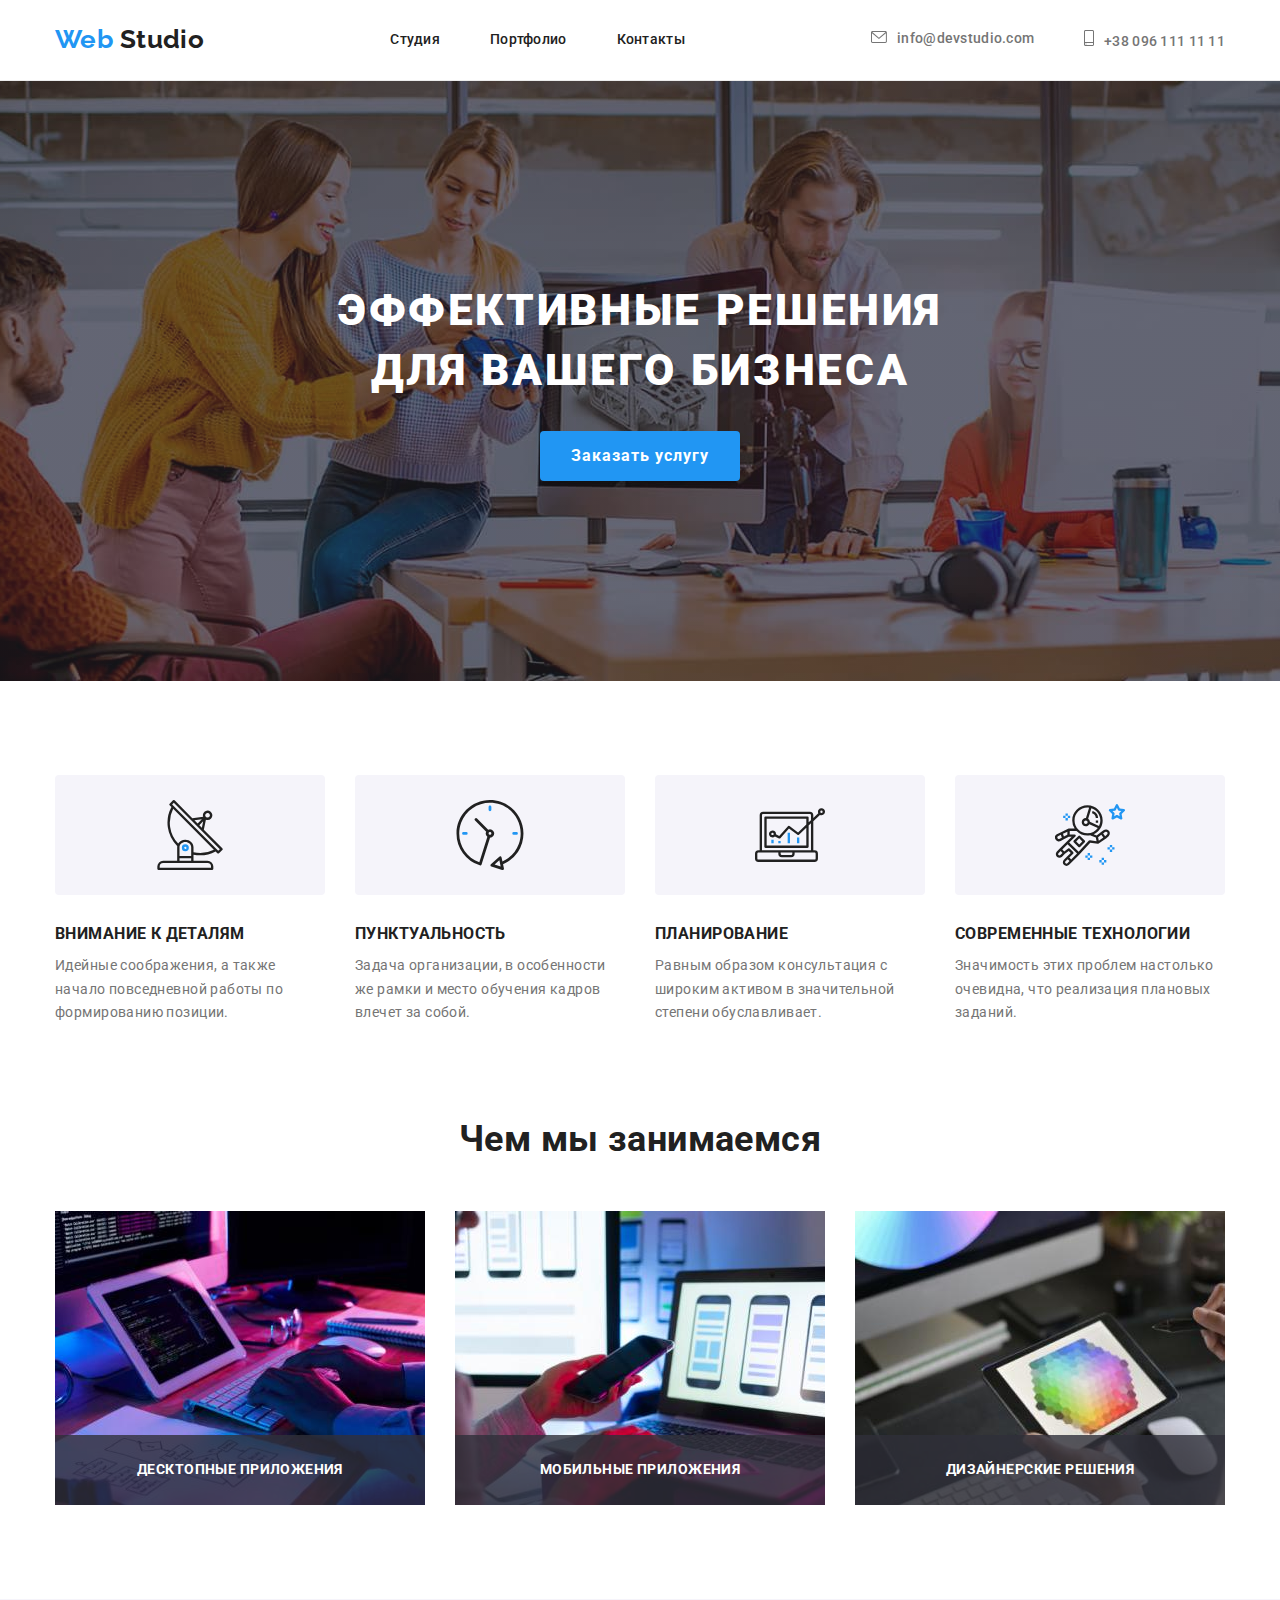
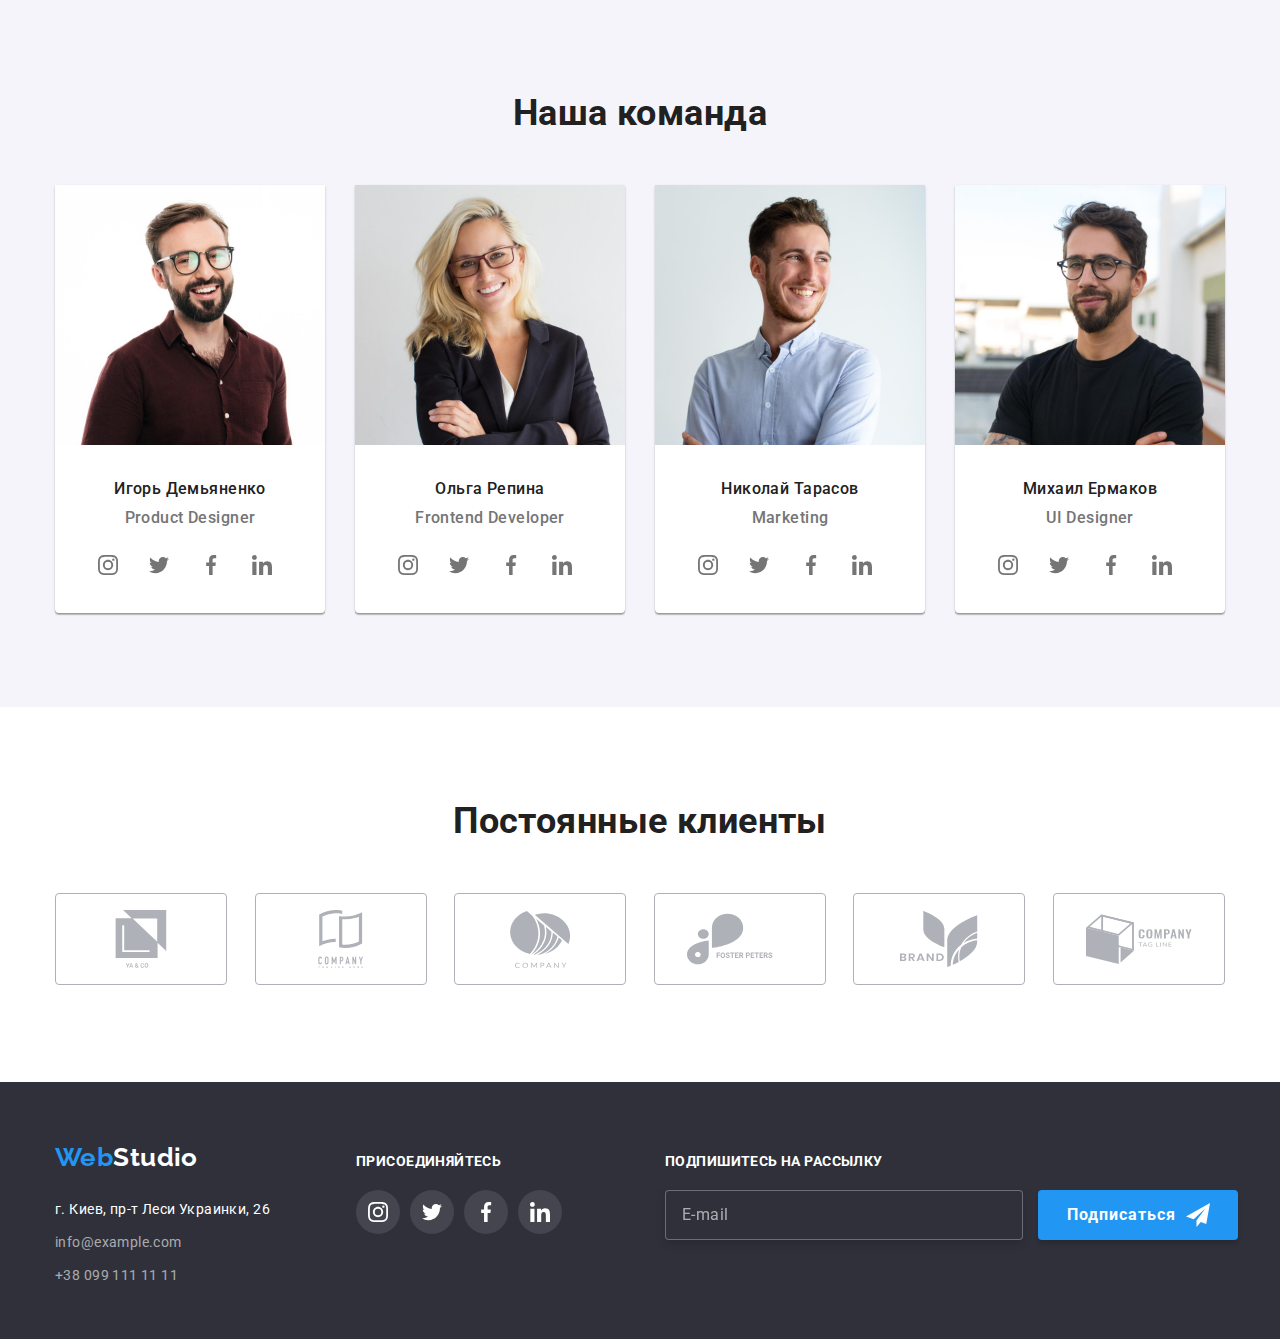
==== index.html @ e0828eb0 "+" ====
<!DOCTYPE html>
<html lang="ru">
  <head>
    <meta charset="UTF-8" />
    <meta http-equiv="X-UA-Compatible" content="IE=edge" />
    <meta name="viewport" content="width=device-width, initial-scale=1.0" />
    <title>Document</title>
    <link rel="preconnect" href="https://fonts.googleapis.com" />
    <link rel="preconnect" href="https://fonts.gstatic.com" crossorigin />
    <link
      href="https://fonts.googleapis.com/css2?family=Raleway:wght@700&family=Roboto:wght@400;500;700;900&display=swap"
      rel="stylesheet"
    />
    <link
      rel="stylesheet"
      href="https://cdnjs.cloudflare.com/ajax/libs/modern-normalize/1.1.0/modern-normalize.min.css"
    />
    <link rel="stylesheet" href="./css-style/styles.css" />
  </head>
  <body>
    <header class="page-header">
      <nav class="container">
        <a lang="en" href="./index.html" class="logo1"
          >Web <span class="logo2">Studio</span></a
        >
        <ul class="navigation-header">
          <li class="navigation-header__item">
            <a href="./index.html" class="navigation-header__link">Студия</a>
          </li>
          <li class="navigation-header__item">
            <a href="./portfolio.html" class="navigation-header__link">Портфолио</a>
          </li>
          <li class="navigation-header__item">
            <a href="./index.html" class="navigation-header__link">Контакты</a>
          </li>
        </ul>

        <ul class="header-contacts">
          <li class="navigation-header__item">
            <a href="mailto:info@devstudio.com" class="navig"
              ><svg class="mail-icon">
                <use href="./images/icons.svg#icon-mail"></use></svg
              >info@devstudio.com</a
            >
          </li>
          <li class="navigation-header__item">
            <a href="tel:+380961111111" class="navig"
              ><svg class="tell-icon">
                <use href="./images/icons.svg#icon-phone1"></use></svg
              >+38 096 111 11 11</a
            >
          </li>
        </ul>
      </nav>
    </header>

    <main>
      <section class="section-hero">
        <div class="section-hero-bg">
          <div class="container">
            <h1 class="section-hero-text">
              Эффективные решения <br />для вашего бизнеса
            </h1>
            <button type="button" class="button-hero" data-modal-open>
              Заказать услугу
            </button>
            <div class="modalka-bg is-hidden" data-modal>
              <div class="modalka">
                <div class="close-area" data-modal-close>
                  <svg
                    data-modal-close
                    class="icon-close"
                    width="18"
                    height="18"
                  >
                    <use href="./images/icons.svg#icon-close"></use>
                  </svg>
                </div>
                <form class="area-modalka">
                  <p class="modalka-text">
                    Оставьте свои данные, мы вам перезвоним
                  </p>
                  <label class="form-field">
                    <span class="text-form-field">Имя</span>
                    <input class="modal-input" type="text" name="name-modal" />
                    <svg class="icon-modal" width="18" height="18">
                      <use href="./images/icons.svg#icon-person"></use>
                    </svg>
                  </label>
                  <label class="form-field">
                    <span class="text-form-field">Телефон</span>
                    <input class="modal-input" type="tel" name="tel-modal" />
                    <svg class="icon-modal" width="18" height="18">
                      <use href="./images/icons.svg#icon-phone"></use>
                    </svg>
                  </label>
                  <label class="form-field">
                    <span class="text-form-field">Почта</span>
                    <input
                      class="modal-input"
                      type="email"
                      name="email-modal"
                    />
                    <svg class="icon-modal" width="18" height="18">
                      <use href="./images/icons.svg#icon-email"></use>
                    </svg>
                  </label>
                  <label class="form-field">
                    <span class="text-form-field">Комментарий</span>
                    <textarea
                      name="Комментарий"
                      class="form-comment"
                      placeholder="Введите текст"
                    ></textarea>
                  </label>
                  <label class="form-field">
                    <input
                      class="text-finish"
                      type="checkbox"
                      name="ok-modal"
                    />
                    <span class="icon-chek"
                      ><svg width="16" height="15">
                        <use
                          href="./images/icons.svg#icon-icon-check-1"
                        ></use></svg
                    ></span>
                    <span class="agreement-form"
                      >Соглашаюсь с рассылкой и принимаю
                      <a href="" download>Условия договора</a></span
                    >
                  </label>
                  <button
                    type="submit"
                    class="button-hero button-modal"
                    data-modal-open
                  >
                    Отправить
                  </button>
                </form>
              </div>
            </div>
          </div>
        </div>
      </section>

      <!--секция рекомендации бизнесу-->

      <section class="no-margin section">
        <div class="container">
          <h2 class="visually-hidden">Рекомендации для бизнеса</h2>
          <ul class="section-first no-margin">
            <li class="navigation-header__item">
              <div class="list-section-first">
                <svg class="icon-list">
                  <use href="./images/icons.svg#icon-antenna"></use>
                </svg>
              </div>
              <h3 class="section-text">Внимание к деталям</h3>
              <p class="section-title">
                Идейные соображения, а также начало повседневной работы по
                формированию позиции.
              </p>
            </li>
            <li class="navigation-header__item">
              <div class="list-section-first">
                <svg class="icon-list">
                  <use href="./images/icons.svg#icon-clock"></use>
                </svg>
              </div>
              <h3 class="section-text">Пунктуальность</h3>
              <p class="section-title">
                Задача организации, в особенности же рамки и место обучения
                кадров влечет за собой.
              </p>
            </li>
            <li class="navigation-header__item">
              <div class="list-section-first">
                <svg class="icon-list">
                  <use href="./images/icons.svg#icon-diagram"></use>
                </svg>
              </div>
              <h3 class="section-text">Планирование</h3>
              <p class="section-title">
                Равным образом консультация с широким активом в значительной
                степени обуславливает.
              </p>
            </li>
            <li class="navigation-header__item">
              <div class="list-section-first">
                <svg class="icon-list">
                  <use href="./images/icons.svg#icon-astronaut"></use>
                </svg>
              </div>
              <h3 class="section-text">Современные технологии</h3>
              <p class="section-title">
                Значимость этих проблем настолько очевидна, что реализация
                плановых заданий.
              </p>
            </li>
          </ul>

          <!--секция команда компании-->
          <div class="section-second">
            <h2 class="section-comand">Чем мы занимаемся</h2>
            <ul class="no-margin list-section-second">
              <li class="navigation-header__item">
                <img
                  src="./images/box1.jpg"
                  width="370"
                  alt="чем мы занимаемся"
                />
                <p class="second-background">Десктопные приложения</p>
              </li>
              <li class="navigation-header__item">
                <img
                  src="./images/box2.jpg"
                  width="370"
                  alt="чем мы занимаемся"
                />
                <p class="second-background">Мобильные приложения</p>
              </li>
              <li class="navigation-header__item">
                <img
                  src="./images/box3.jpg"
                  width="370"
                  alt="чем мы занимаемся"
                />
                <p class="second-background">Дизайнерские решения</p>
              </li>
            </ul>
          </div>
        </div>
      </section>

      <section class="section command">
        <div class="container">
          <h2 class="section-comand">Наша команда</h2>
          <ul class="list-comand no-margin">
            <li class="navigation-header__item">
              <img src="./images/img-2.jpg" width="270" alt="Наша команда" />
              <h3 class="comand-name">Игорь Демьяненко</h3>
              <p lang="en" class="comand-prof">Product Designer</p>
              <ul class="social">
                <li class="social-box">
                  <a href="" class="social-link"
                    ><svg class="social-icon" width="20" height="20">
                      <use href="./images/icons.svg#icon-instagram"></use></svg
                  ></a>
                </li>
                <li class="social-box">
                  <a href="" class="social-link"
                    ><svg class="social-icon" width="20" height="20">
                      <use href="./images/icons.svg#icon-twitter"></use></svg
                  ></a>
                </li>
                <li class="social-box">
                  <a href="" class="social-link"
                    ><svg class="social-icon" width="20" height="20">
                      <use href="./images/icons.svg#icon-facebook"></use></svg
                  ></a>
                </li>
                <li class="social-box">
                  <a class="social-link" href=""
                    ><svg class="social-icon" width="20" height="20">
                      <use href="./images/icons.svg#icon-linkedin"></use></svg
                  ></a>
                </li>
              </ul>
            </li>

            <li class="navigation-header__item">
              <img src="./images/img-3.jpg" width="270" alt="Наша команда" />
              <h3 class="comand-name">Ольга Репина</h3>
              <p lang="en" class="comand-prof">Frontend Developer</p>
              <ul class="social">
                <li class="social-box">
                  <a href="" class="social-link"
                    ><svg class="social-icon" width="20" height="20">
                      <use href="./images/icons.svg#icon-instagram"></use></svg
                  ></a>
                </li>
                <li class="social-box">
                  <a href="" class="social-link"
                    ><svg class="social-icon" width="20" height="20">
                      <use href="./images/icons.svg#icon-twitter"></use></svg
                  ></a>
                </li>
                <li class="social-box">
                  <a href="" class="social-link"
                    ><svg class="social-icon" width="20" height="20">
                      <use href="./images/icons.svg#icon-facebook"></use></svg
                  ></a>
                </li>
                <li class="social-box">
                  <a href="" class="social-link"
                    ><svg class="social-icon" width="20" height="20">
                      <use href="./images/icons.svg#icon-linkedin"></use></svg
                  ></a>
                </li>
              </ul>
            </li>
            <li class="navigation-header__item">
              <img src="./images/img-4.jpg" width="270" alt="Наша команда" />
              <h3 class="comand-name">Николай Тарасов</h3>
              <p lang="en" class="comand-prof">Marketing</p>
              <ul class="social">
                <li class="social-box">
                  <a href="" class="social-link"
                    ><svg class="social-icon" width="20" height="20">
                      <use href="./images/icons.svg#icon-instagram"></use></svg
                  ></a>
                </li>
                <li class="social-box">
                  <a href="" class="social-link"
                    ><svg class="social-icon" width="20" height="20">
                      <use href="./images/icons.svg#icon-twitter"></use></svg
                  ></a>
                </li>
                <li class="social-box">
                  <a href="" class="social-link"
                    ><svg class="social-icon" width="20" height="20">
                      <use href="./images/icons.svg#icon-facebook"></use></svg
                  ></a>
                </li>
                <li class="social-box">
                  <a href="" class="social-link"
                    ><svg class="social-icon" width="20" height="20">
                      <use href="./images/icons.svg#icon-linkedin"></use></svg
                  ></a>
                </li>
              </ul>
            </li>
            <li class="navigation-header__item">
              <img src="./images/img-5.jpg" width="270" alt="Наша команда" />
              <h3 class="comand-name">Михаил Ермаков</h3>
              <p lang="en" class="comand-prof">UI Designer</p>
              <ul class="social">
                <li class="social-box">
                  <a href="" class="social-link"
                    ><svg class="social-icon" width="20" height="20">
                      <use href="./images/icons.svg#icon-instagram"></use></svg
                  ></a>
                </li>
                <li class="social-box">
                  <a href="" class="social-link"
                    ><svg class="social-icon" width="20" height="20">
                      <use href="./images/icons.svg#icon-twitter"></use></svg
                  ></a>
                </li>
                <li class="social-box">
                  <a href="" class="social-link"
                    ><svg class="social-icon" width="20" height="20">
                      <use href="./images/icons.svg#icon-facebook"></use></svg
                  ></a>
                </li>
                <li class="social-box">
                  <a href="" class="social-link"
                    ><svg class="social-icon" width="20" height="20">
                      <use href="./images/icons.svg#icon-linkedin"></use></svg
                  ></a>
                </li>
              </ul>
            </li>
          </ul>
        </div>
      </section>
      <section class="section">
        <div class="container">
          <h2 class="section-comand">Постоянные клиенты</h2>
          <ul class="no-margin company">
            <li class="company-icon">
              <a href=""
                ><svg class="company-icon-img">
                  <use href="./images/icons.svg#icon-company-1"></use></svg
              ></a>
            </li>
            <li class="company-icon">
              <a href=""
                ><svg class="company-icon-img">
                  <use href="./images/icons.svg#icon-company-2"></use></svg
              ></a>
            </li>
            <li class="company-icon">
              <a href=""
                ><svg class="company-icon-img">
                  <use href="./images/icons.svg#icon-company-3"></use></svg
              ></a>
            </li>
            <li class="company-icon">
              <a href=""
                ><svg class="company-icon-img">
                  <use href="./images/icons.svg#icon-company-4"></use></svg
              ></a>
            </li>
            <li class="company-icon">
              <a href=""
                ><svg class="company-icon-img">
                  <use href="./images/icons.svg#icon-company-5"></use></svg
              ></a>
            </li>
            <li class="company-icon">
              <a href=""
                ><svg class="company-icon-img">
                  <use href="./images/icons.svg#icon-company-6"></use></svg
              ></a>
            </li>
          </ul>
        </div>
      </section>
    </main>

    <footer class="footer-style">
      <div class="container footer-type">
        <div class="section-footer">
          <a lang="en" href="./index.html" class="logo-footer"
            >Web<span class="logo2-footer">Studio</span></a
          >
          <address class="address">
            <ul class="no-padding-margin-footer">
              <li class="navigation-header__item">
                <a
                  href="https://goo.gl/maps/JHi3sMc7yfitEbeEA"
                  class="navig-footer-adress"
                  >г. Киев, пр-т Леси Украинки, 26</a
                >
              </li>
              <li class="navigation-header__item">
                <a href="mailto:info@example.com" class="navig-footer"
                  >info@example.com</a
                >
              </li>
              <li class="navigation-header__item">
                <a href="tel:+380991111111" class="navig-footer"
                  >+38 099 111 11 11</a
                >
              </li>
            </ul>
          </address>
        </div>
        <div>
          <h2 class="social-text-footer">ПРИСОЕДИНЯЙТЕСЬ</h2>
          <ul class="social-footer-main">
            <li class="type-icon-footer">
              <a href="" class="social-footer-link"
                ><svg class="social-footer" width="20" height="20">
                  <use href="./images/icons.svg#icon-instagram"></use></svg
              ></a>
            </li>
            <li class="type-icon-footer">
              <a href="" class="social-footer-link"
                ><svg class="social-footer" width="20" height="20">
                  <use href="./images/icons.svg#icon-twitter"></use></svg
              ></a>
            </li>
            <li class="type-icon-footer">
              <a href="" class="social-footer-link"
                ><svg class="social-footer" width="20" height="20">
                  <use href="./images/icons.svg#icon-facebook"></use></svg
              ></a>
            </li>
            <li class="type-icon-footer">
              <a href="" class="social-footer-link"
                ><svg class="social-footer" width="20" height="20">
                  <use href="./images/icons.svg#icon-linkedin"></use></svg
              ></a>
            </li>
          </ul>
        </div>
        <div class="send-container">
          <span class="social-text-footer">Подпишитесь на рассылку</span>
          <form class="send-block">
            <label>
              <input
                type="email"
                name="footer-email"
                placeholder="E-mail"
                class="send-footer"
              />
            </label>
            <button type="submit" class="button-send">
              Подписаться<svg class="icon-send" width="24" height="24">
                <use href="./images/icons.svg#icon-icon-send"></use>
              </svg>
            </button>
          </form>
        </div>
      </div>
    </footer>
    <script src="./modal.js"></script>
  </body>
</html>
---- css-style/styles.css ----
:root {
  --primary-text-color: #212121;
  --hero-hover: #212121;
  --primary-background-color: #ffffff;
  --text-hero-footer: #ffffff;
  --footer-background-color: #2f303a;
  --link: #2196f3;
  --style-footer-logo: #2196f3;
  --navig-footer: rgba(255, 255, 255, 0.6);
  --button-portfolio: #f5f4fa;
  --command-background: #f5f4fa;
  --section-comand-portfolio-navig-text: #757575;
  --time-animation: 250ms;
  --cibic-animation: cubic-bezier(0.4, 0, 0.2, 1);
}
.visually-hidden {
  position: absolute;
  white-space: nowrap;
  width: 1px;
  height: 1px;
  overflow: hidden;
  border: 0;
  padding: 0;
  clip: rect(0 0 0 0);
  clip-path: inset(50%);
  margin: -1px;
}

h1,
h2,
h3,
h4,
h5,
p {
  margin-top: 0;
  margin-bottom: 0;
}
.no-padding {
  padding-top: 0;
  padding-bottom: 0;
}
.no-margin {
  margin-top: 0;
  margin-bottom: 0;
}

.btn-box {
  display: inline-block;
  margin-left: auto;
  margin-right: auto;
}

ul {
  list-style: none;
}
a {
  text-decoration: none;
}

body {
  background-color: var(--primary-background-color);
  color: var(--primary-text-color);
  font-family: "Roboto", sans-serif;
  font-size: 14px;
  line-height: 1.19;
  letter-spacing: 0.03em;
}

/*стилизация логотипа*/

.logo1 {
  display: inline-block;
  margin-top: 24px;
  margin-bottom: 25px;
  margin-right: auto;
  margin-left: 15px;
  color: var(--style-footer-logo);
  font-family: "Raleway", sans-serif;
  font-weight: 700;
  font-size: 26px;
  text-decoration: none;
}

.logo2 {
  color: var(--primary-text-color);
  font-family: "Raleway", sans-serif;
  font-weight: 700;
  font-size: 26px;
}

/*header навигация*/
.navigation-header {
  display: flex;
  margin-left: 93px;
  margin-right: auto;
  padding: 0;
  margin-top: 0;
  margin-bottom: 0;
}
.header-contacts {
  display: flex;
  margin-right: 15px;
  margin-left: auto;
  padding-left: 0;
  margin-top: 0;
  margin-bottom: 0;
}
.heafer-contacts .navig {
  display: flex;
  align-items: center;
}
.header-contacts .navigation-header__item + .navigation-header__item {
  margin-left: 50px;
}
.page-header .container {
  display: flex;
  align-items: center;
}
.page-header {
  border-bottom: 1px solid #ececec;
}

.navig {
  font-weight: 500;
  line-height: 1.14;
  letter-spacing: 0.02em;
  padding-top: 32px;
  padding-bottom: 32px;
  transition-property: color;
  transition-duration: var(--time-animation);
  transition-timing-function: var(--cibic-animation);
}

.navigation-header .navigation-header__link {
  display: block;
  position: relative;
  margin: 0;
  color: var(--primary-text-color);
  font-weight: 500;
  line-height: 1.14;
  letter-spacing: 0.02em;
  padding-top: 32px;
  padding-bottom: 32px;
  transition-property: color;
  transition-duration: var(--time-animation);
  transition-timing-function: var(--cibic-animation);
}
.navigation-header .navigation-header__link::after {
  content: "";
  position: absolute;
  display: block;
  width: 100%;
  height: 5px;
  background-color: var(--link);
  bottom: 0;
  border-radius: 2px;
  transform: scalex(0);
  transition-property: transform;
  transition-duration: var(--time-animation);
  transition-timing-function: var(--cibic-animation);
}

.navigation-header .navigation-header__link:focus::after,
.navigation-header .navigation-header__link:hover::after,
.navigation-header .navigation-header__link:active::after {
  display: block;
  transform: scalex(1);
}

.navigation-header .navigation-header__item + .navigation-header__item {
  margin-left: 50px;
}

.navigation-header__link:hover,
.navigation-header__link:focus,
.navig:hover,
.navig:focus {
  color: var(--link);
}
.mail-icon {
  width: 16px;
  height: 12px;
  fill: currentColor;
  margin-right: 10px;
  transition-property: fill;
  transition-duration: var(--time-animation);
  transition-timing-function: var(--cibic-animation);
}
.tell-icon {
  width: 10px;
  height: 16px;
  fill: currentColor;
  margin-right: 10px;
}
.mail-icon:hover,
.mail-icon:focus {
  fill: var(--link);
}

.navig {
  color: var(--section-comand-portfolio-navig-text);
}

/*Герой раздел*/
.section-hero {
  text-align: center;
  background-color: var(--footer-background-color);
}
.section-hero-bg {
  max-width: 1600px;
  height: 600px;
  margin-left: auto;
  margin-right: auto;
  background-image: linear-gradient(
      to right,
      rgba(47, 48, 58, 0.4),
      rgba(47, 48, 58, 0.4)
    ),
    url(../images/bg.jpg);
  background-repeat: no-repeat;
  background-position: center;
  background-size: cover;
}

.section-hero-text {
  color: var(--text-hero-footer);
  padding-top: 200px;
  padding-bottom: 30px;
  font-weight: 900;
  font-size: 44px;
  line-height: 1.36;
  letter-spacing: 0.06em;
  text-transform: uppercase;
}
.button-hero {
  display: inline-block;
  font-family: inherit;
  text-align: center;
  color: var(--text-hero-footer);
  background-color: var(--link);
  width: 200px;
  height: 50px;
  font-weight: 700;
  font-size: 16px;
  line-height: 1.88;
  align-items: center;
  letter-spacing: 0.06em;
  cursor: pointer;
  border: none;
  box-shadow: 0px 4px 4px rgba(0, 0, 0, 0.15);
  border-radius: 4px;
  transition-property: color;
  transition-duration: var(--time-animation);
  transition-timing-function: var(--cibic-animation);
}

.button-hero:hover {
  color: var(--hero-hover);
}

/*Рекомендации для бизнеса*/

.section-text {
  padding-bottom: 10px;
  font-weight: 700;
  line-height: 1.14;
  text-transform: uppercase;
}
.section-first {
  display: flex;
  justify-content: space-between;
  margin-left: 15px;
  margin-right: 15px;
  padding-left: 0;
}
.section-first .navigation-header__item {
  width: 270px;
}
.section {
  padding-top: 94px;
  padding-bottom: 94px;
}

.section,
.section-comand,
.comand-name,
.comand-name,
.button-portfolio,
.text-portfolio {
  color: var(--primary-text-color);
}
.button-portfolio:hover {
  color: var(--text-hero-footer);
}
.section-title {
  color: var(--section-comand-portfolio-navig-text);
  line-height: 1.71;
}

/*Чем занимаемся+команда*/
.command {
  background-color: var(--command-background);
}
.section-comand {
  font-weight: 700;
  font-size: 36px;
  line-height: 1.16;
  text-align: center;
  margin-bottom: 50px;
}
.list-comand .navigation-header__item {
  width: 270px;
  height: 428px;
  background-color: var(--primary-background-color);
  box-shadow: 0px 1px 3px rgba(0, 0, 0, 0.12), 0px 1px 1px rgba(0, 0, 0, 0.14),
    0px 2px 1px rgba(0, 0, 0, 0.2);
  border-radius: 0px 0px 4px 4px;
}
.list-comand {
  display: flex;
  padding: 0;
  margin-left: 15px;
  margin-right: 15px;
}
.list-section-second {
  margin-left: 15px;
  margin-right: 15px;
}
.list-comand .navigation-header__item + .navigation-header__item {
  margin-left: 30px;
}
.section-second {
  margin-top: 94px;
}

.section-second .no-margin {
  display: flex;
}

.section-second .no-margin .navigation-header__item + .navigation-header__item {
  margin-left: 30px;
}
.section-second > .no-margin {
  padding-left: 0;
}
.comand-name {
  margin-top: 30px;
  margin-bottom: 10px;
  font-weight: 500;
  font-size: 16px;
  text-align: center;
}
.comand-prof {
  margin-bottom: 16px;
  font-weight: 500;
  font-size: 16px;
  text-align: center;
}
.comand-prof,
.section-portfolio {
  color: var(--section-comand-portfolio-navig-text);
}

.footer-style {
  background-color: var(--footer-background-color);
}
.logo-footer {
  display: inline-block;
  margin-top: 60px;
  margin-bottom: 25px;
  margin-right: auto;
  margin-left: 15px;
  color: var(--style-footer-logo);
  font-family: "Raleway", sans-serif;
  font-weight: 700;
  font-size: 26px;
  text-decoration: none;
}
.navig-footer,
.navig-footer-adress {
  line-height: 1.71;
  transition-property: color;
  transition-duration: var(--time-animation);
  transition-timing-function: var(--cibic-animation);
}
.navig-footer {
  color: var(--navig-footer);
}
.navig-footer-adress {
  color: var(--text-hero-footer);
}
.navig-footer-adress:hover,
.navig-footer:hover {
  color: var(--link);
}

.button-portfolio {
  display: inline-block;
  background-color: var(--button-portfolio);
  font-weight: 500;
  font-size: 16px;
  line-height: 1.6;
  text-align: center;
  letter-spacing: inherit;
  font-family: "Roboto", sans-serif;
  border-radius: 4px;
  border: none;
  cursor: pointer;
  padding: 6px 22px 6px 22px;
  transition-property: background-color, box-shadow, color;
  transition-duration: var(--time-animation);
  transition-timing-function: var(--cibic-animation);
}

.button-portfolio:hover,
.button-portfolio:focus {
  background-color: var(--link);
  box-shadow: 0px 4px 4px rgba(0, 0, 0, 0.25);
  color: var(--primary-background-color);
  color: var(--primary-background-color);
}

.text-portfolio {
  font-weight: 700;
  font-size: 18px;
  line-height: 2;
  letter-spacing: 0.06em;
  margin-bottom: 4px;
}
.section-portfolio {
  font-size: 16px;
  line-height: 1.88;
}

.address {
  display: block;
  width: 231px;
  height: 81px;
  font-style: normal;
  margin-right: auto;
  margin-left: 15px;
}
.address .navigation-header__item + .navigation-header__item {
  padding-top: 9px;
}

.logo2-footer {
  color: var(--text-hero-footer);
}
.no-padding-margin-footer {
  margin: 0;
  padding: 0;
}
.section-footer {
  padding-bottom: 60px;
  padding-right: 70px;
  margin: 0;
}

.footer-style .logo1 {
  margin-right: auto;
  margin-bottom: 20px;
  font-family: Raleway;
  font-style: normal;
  font-weight: bold;
  font-size: 26px;
  color: var(--style-footer-logo);
}

.container {
  margin-left: auto;
  margin-right: auto;
  width: 1200px;
}

.portfolio-picture {
  display: flex;
  flex-wrap: wrap;
  text-align: left;
  padding-left: 15px;
  padding-right: 15px;
}
.portfolio-picture .item-flex {
  position: relative;
  width: calc((100% - 60px) / 3);
  margin-right: 30px;
  margin-bottom: 30px;

  display: block;
  border: 1px solid #eeeeee;
  transition-property: box-shadow;
  transition-duration: var(--time-animation);
  transition-timing-function: var(--cibic-animation);
}
.card-list {
  display: block;
  position: relative;
  width: 370px;
  height: 294px;
  overflow: hidden;
}
.card-bg {
  display: block;
  position: absolute;
  font-weight: 400;
  font-size: 18px;
  line-height: 1.56;
  color: var(--primary-background-color);
  top: 0;
  left: 0;
  right: 0;
  width: 370px;
  height: 294px;
  padding: 63px 24px 63px 24px;
  background-color: rgba(33, 150, 243, 0.9);
  transform: translateY(100%);
  transition-property: transform;
  transition-duration: var(--time-animation);
  transition-timing-function: var(--cibic-animation);
}

.portfolio-picture .item-flex:hover {
  box-shadow: 0px 4px 4px rgba(0, 0, 0, 0.25);
}
.portfolio-picture .item-flex:focus .card-bg,
.portfolio-picture .item-flex:hover .card-bg {
  transform: translateY(0);
}
.item-flex-text {
  display: block;
  padding-left: 24px;
  padding-top: 20px;
  padding-bottom: 20px;
  padding-right: 24px;
  text-align: left;
}
.portfolio-picture .item-flex:nth-child(3n) {
  margin-right: 0;
}
.portfolio-picture .item-flex:nth-last-child(-n + 3) {
  margin-bottom: 0;
}

.portfolio-button {
  display: flex;
  justify-content: center;
  padding-bottom: 50px;
}
.portfolio-button .navigation-header__item + .navigation-header__item {
  margin-left: 8px;
}

.icon-list {
  display: block;
  width: 70px;
  height: 70px;
  fill: var(--primary-text-color);
  margin-left: auto;
  margin-right: auto;
}
.list-section-first {
  display: block;
  width: 270px;
  background-color: var(--command-background);
  padding-top: 25px;
  padding-bottom: 25px;
  margin-bottom: 30px;
  border-radius: 4px;
}

/*----стилизация соц сетей----------------*/
.social {
  display: flex;
  padding-left: 0;
  margin-left: 32px;
  margin-right: 32px;
  margin-bottom: 30px;
  justify-content: space-between;
  align-items: center;
}
.social-list {
  display: flex;
  justify-content: space-between;
  align-items: center;
}
.social-link {
  display: flex;
  height: 100%;
  width: 100%;
  border-radius: 50%;
  justify-content: center;
  align-items: center;
  transition-property: background-color;
  transition-duration: var(--time-animation);
  transition-timing-function: var(--cibic-animation);
}
.social-icon {
  fill: var(--section-comand-portfolio-navig-text);
  transition-property: fill;
  transition-duration: var(--time-animation);
  transition-timing-function: var(--cibic-animation);
}

.social-box {
  height: 44px;
  width: 44px;
}
.social-box:not(last-child) {
  margin-right: 10px;
}
.social-link:hover,
.social-link:focus {
  background-color: var(--link);
}
.social-link:hover .social-icon,
.social-link:focus .social-icon {
  fill: var(--primary-background-color);
}

/*----стилизация логотипов компаний----------------*/
.company {
  display: flex;
  justify-content: space-between;
  padding-left: 0;
  margin-left: 15px;
  margin-right: 15px;
}

.company-icon-img {
  fill: #afb1b8;
  width: 172px;
  height: 92px;
  border: 1px solid #afb1b8;
  border-radius: 4px;
  padding: 16px 32px 16px 32px;
  transition-property: border-color, fill;
  transition-duration: var(--time-animation);
  transition-timing-function: var(--cibic-animation);
}
.company-icon {
  display: flex;
  align-items: center;
  justify-content: space-evenly;
}

.company-icon-img:hover,
.company-icon-img:focus {
  fill: var(--link);
  border-color: var(--link);
}
/*---------стилизация соц сети футер------------ */
.social-text-footer {
  display: inline-block;
  font-weight: bold;
  font-size: 14px;
  margin-top: 72px;
  line-height: 1.14;
  text-transform: uppercase;
  color: var(--primary-background-color);
}

.footer-type {
  display: flex;
}
.social-footer {
  fill: var(--primary-background-color);
}
.type-icon-footer {
  height: 44px;
  width: 44px;
  background-color: rgba(255, 255, 255, 0.1);
  border-radius: 50%;
}
.social-footer-link:hover,
.social-footer-link:focus {
  background-color: var(--link);
}

.social-footer-main {
  display: flex;
  padding-left: 0;
  margin-left: 0;
  margin-right: auto;
  margin-top: 20px;
  margin-bottom: 100px;
  justify-content: space-between;
  align-items: center;
}
.social-footer-link {
  display: flex;
  height: 100%;
  width: 100%;
  justify-content: center;
  align-items: center;
  border-radius: 50%;
  transition-property: background-color;
  transition-duration: 250ms;
  transition-timing-function: var(--cibic-animation);
}
.type-icon-footer:not(last-child) {
  margin-right: 10px;
}
.second-background {
  display: flex;
  justify-content: center;
  align-items: center;
  position: absolute;
  width: 100%;
  height: 70px;
  background-color: rgba(47, 48, 58, 0.8);
  bottom: 0px;
  right: 0;
  margin: 0;
  font-weight: 700;
  line-height: 1.14;
  text-transform: uppercase;
  color: var(--primary-background-color);
}
.list-section-second .navigation-header__item {
  position: relative;
  width: 370px;
  height: 294px;
}
.modalka-bg {
  position: fixed;
  top: 0;
  left: 0;
  width: 100%;
  height: 100%;
  background-color: rgba(0, 0, 0, 0.2);
  opacity: 1;
  transition-property: opacity;
  transition-duration: 250ms;
  transition-timing-function: var(--cibic-animation);
  z-index: 1;
}
.modalka-bg.is-hidden {
  opacity: 0;
  pointer-events: none;
}
.modalka-bg.is-hidden .modalka {
  transform: scale(0.9) translate(-50%, -50%);
}
.modalka {
  position: absolute;
  left: 50%;
  top: 50%;
  transform: scale(0.9) translate(-50%, -50%);
  width: 528px;
  height: 581px;
  background-color: var(--primary-background-color);
  box-shadow: 0px 1px 3px rgba(0, 0, 0, 0.12), 0px 1px 1px rgba(0, 0, 0, 0.14),
    0px 2px 1px rgba(0, 0, 0, 0.2);
  border-radius: 4px;
  z-index: 2;
}
.icon-close {
  display: flex;
  align-items: center;
  justify-content: center;
  fill: var(--primary-text-color);
}
.icon-close:hover,
.icon-close:focus {
  fill: var(--link);
}
.close-area {
  display: flex;
  justify-content: center;
  align-items: center;
  width: 30px;
  height: 30px;
  border: 1px solid rgba(0, 0, 0, 0.1);
  border-radius: 50%;
  margin-top: 8px;
  margin-right: 8px;
  margin-left: auto;
  margin-bottom: auto;
}
.modalka-text {
  display: block;
  padding-bottom: 12px;
  font-weight: bold;
  font-size: 20px;
  line-height: 1.15;
  text-align: center;
}
.modal-input {
  width: 100%;
  height: 40px;
  padding-left: 42px;
  border: 1px solid rgba(33, 33, 33, 0.2);
  border-radius: 4px;
  transition-property: border-color;
  transition-duration: var(--time-animation);
  transition-timing-function: var(--cibic-animation);
}
.icon-modal {
  position: absolute;
  left: 12px;
  top: 29px;
  fill: var(--primary-text-color);
  transition-property: fill;
  transition-duration: var(--time-animation);
  transition-timing-function: var(--cibic-animation);
}
.area-modalka {
  display: block;
  padding: 0px 40px 40px 40px;
}
.form-field {
  position: relative;
  display: block;
  padding-bottom: 10px;
  transition-property: border-color;
}
.form-comment {
  display: block;
  padding: 12px 16px 12px 16px;
  width: 100%;
  height: 120px;
  border-radius: 4px;
  resize: none;
}
.text-finish {
  position: absolute;
  margin-top: 20px;
  font-style: normal;
  font-weight: normal;
  font-size: 14px;
  line-height: 1.71;
  letter-spacing: 0.03em;
  color: var(--section-comand-portfolio-navig-text);
  appearance: none;
}

.text-form-field {
  display: block;
  text-align: left;
  padding-bottom: 4px;
  font-size: 12px;
  line-height: 1.16;
  letter-spacing: 0.01em;
  color: var(--section-comand-portfolio-navig-text);
}
.form-comment::placeholder {
  font-family: Roboto;
  font-style: normal;
  font-weight: normal;
  font-size: 14px;
  line-height: 1.14;
  letter-spacing: 0.01em;
  color: rgba(117, 117, 117, 0.5);
}
textarea:focus {
  outline: none;
  border-color: var(--link);
}
textarea {
  transform: border-color;
  transition-duration: var(--text-hero-footer);
  transition-timing-function: var(--cibic-animation);
}

.modal-input:focus {
  outline: none;
}
.modal-input:focus:not(:placeholder-shown) {
  border: 1px solid var(--link);
}
.modal-input:focus:not(:placeholder-shown) + .icon-modal {
  fill: var(--link);
}

.agreement-form {
  display: inline-block;
  padding-top: 20px;
  font-size: 14px;
  line-height: 1.71;
  letter-spacing: 0.03em;
  color: var(--section-comand-portfolio-navig-text);
}
.button-modal {
  margin-top: 20px;
}
.close {
  width: 30px;
  height: 30px;
  left: 1025px;
  top: 229px;
  background: var(--primary-background-color);
  border: 1px solid rgba(0, 0, 0, 0.1);
  box-sizing: border-box;
}
.icon-send {
  fill: var(--primary-background-color);
  margin-left: 10px;
  transition-property: fill;
  transition-duration: var(--time-animation);
  transition-timing-function: var(--cibic-animation);
}
.send-block {
  display: inline-block;
  margin-top: 20px;
}

.send-footer {
  display: inline-flex;
  padding-left: 16px;
  width: 358px;
  height: 50px;
  border: 1px solid rgba(255, 255, 255, 0.3);
  filter: drop-shadow(0px 4px 4px rgba(0, 0, 0, 0.15));
  color: var(--primary-background-color);
  border-radius: 4px;
  background-color: var(--footer-background-color);
}
.send-footer::placeholder {
  display: block;
  font-size: 16px;
  line-height: 1.25;
  display: flex;
  align-items: center;
  letter-spacing: 0.03em;
  color: rgba(255, 255, 255, 0.6);
}
.button-send {
  display: inline-flex;
  justify-content: center;
  align-content: center;
  margin-left: 12px;
  font-family: inherit;
  color: var(--text-hero-footer);
  background-color: var(--link);
  width: 200px;
  height: 50px;
  font-weight: 700;
  font-size: 16px;
  line-height: 1.88;
  align-items: center;
  letter-spacing: 0.06em;
  cursor: pointer;
  border: none;
  box-shadow: 0px 4px 4px rgba(0, 0, 0, 0.15);
  border-radius: 4px;
  transition-property: color;
  transition-duration: var(--time-animation);
  transition-timing-function: var(--cibic-animation);
}
.button-send:hover {
  color: var(--hero-hover);
}
.button-send:hover .icon-send {
  fill: var(--hero-hover);
}
.send-container {
  padding-left: 93px;
}
.icon-chek {
  position: absolute;
  display: inline-flex;
  align-items: center;
  justify-content: center;
  left: 0px;
  border: 3px solid black;
  border-radius: 2px;
  top: 4.5px;
  width: 16px;
  height: 15px;
  margin-top: 20px;
}
.text-finish:checked + .icon-chek {
  top: 4.5px;
  width: 16px;
  height: 15px;
  background-color: var(--link);
  border-radius: 4px;
  border-color: var(--link);
}
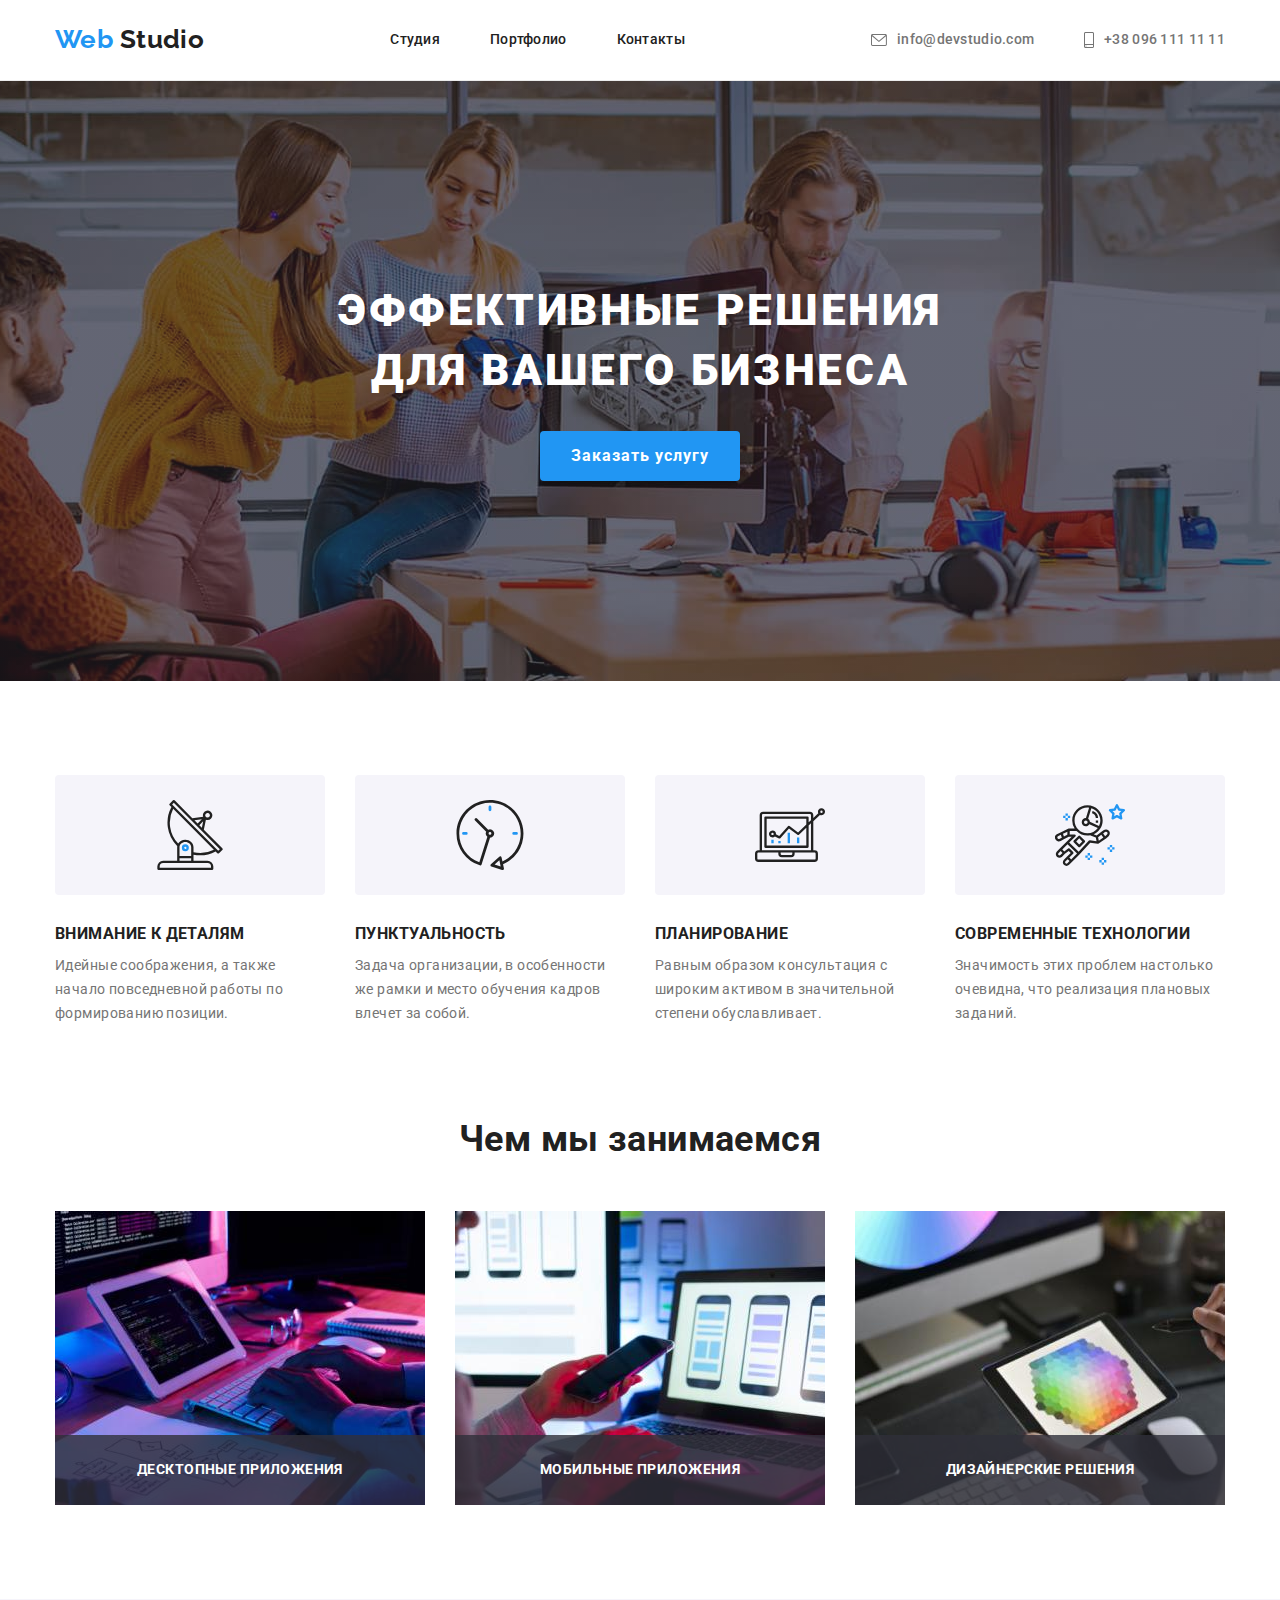
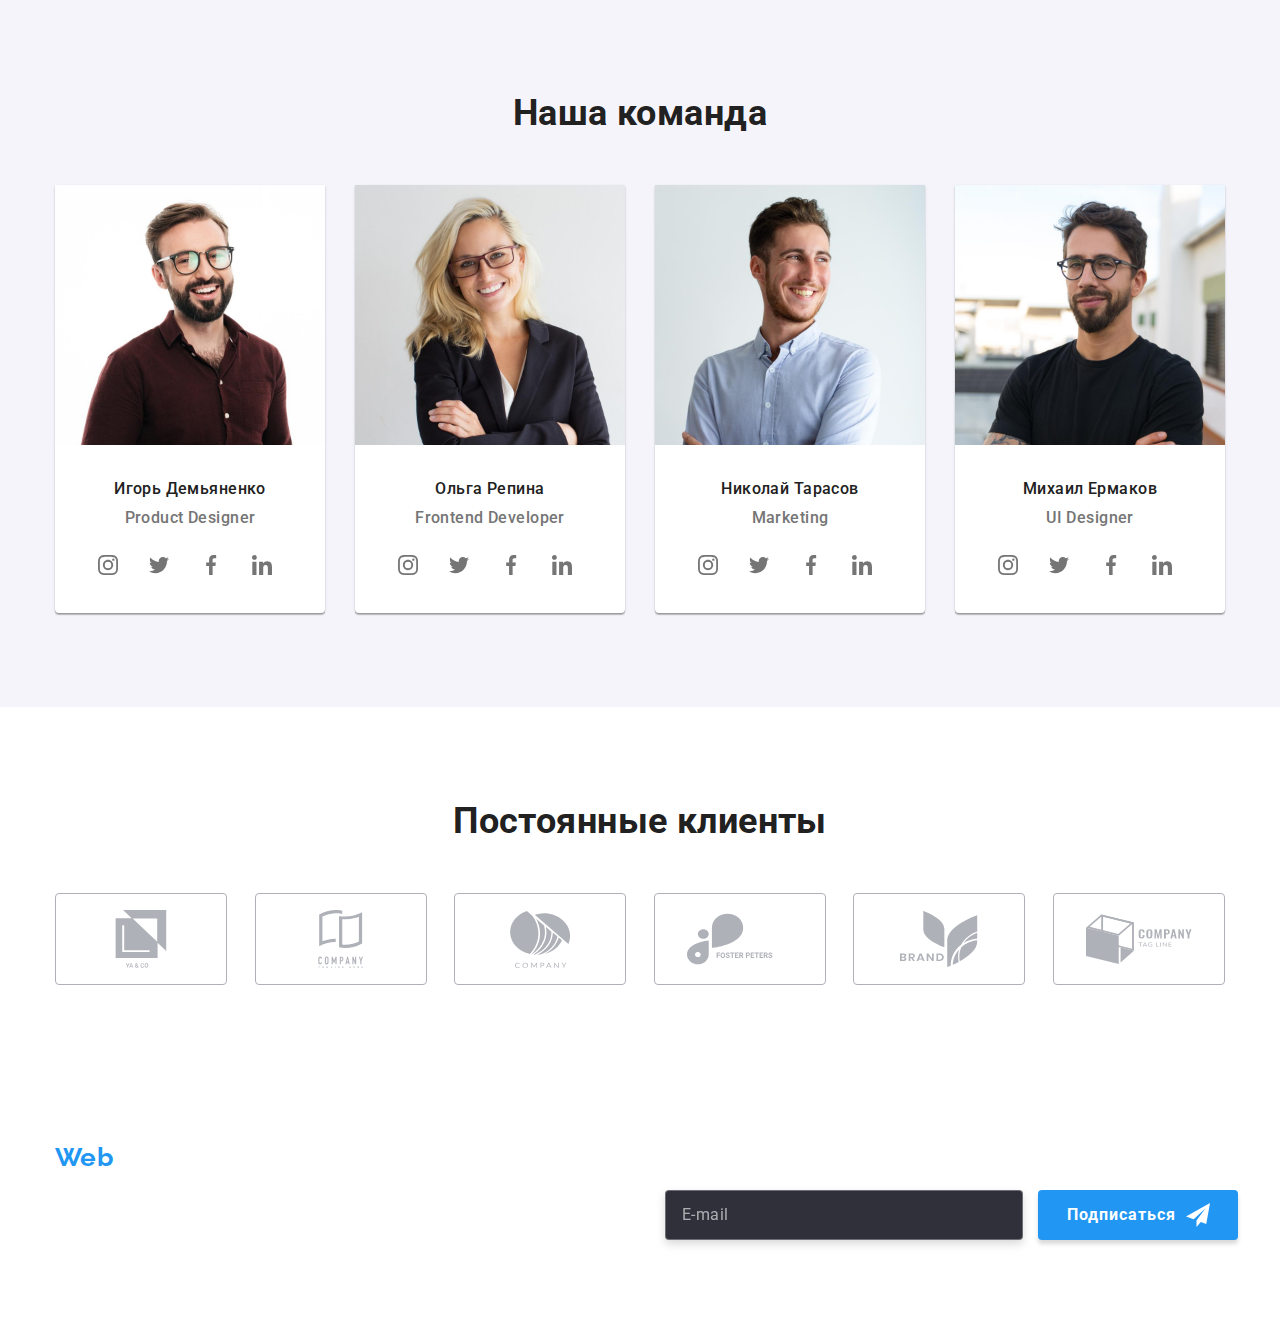
==== commit 000b6405: "+" ====
--- a/index.html
+++ b/index.html
@@ -15,7 +15,7 @@
       rel="stylesheet"
       href="https://cdnjs.cloudflare.com/ajax/libs/modern-normalize/1.1.0/modern-normalize.min.css"
     />
-    <link rel="stylesheet" href="./css-style/styles.css" />
+    <link rel="stylesheet" href="./css/main.min.css" />
   </head>
   <body>
     <header class="page-header">
@@ -36,16 +36,16 @@
         </ul>
 
         <ul class="header-contacts">
-          <li class="navigation-header__item">
-            <a href="mailto:info@devstudio.com" class="navig"
-              ><svg class="mail-icon">
+          <li class="header-contacts__item">
+            <a href="mailto:info@devstudio.com" class="header-contacts__link"
+              ><svg class="header-contacts__mail-icon">
                 <use href="./images/icons.svg#icon-mail"></use></svg
               >info@devstudio.com</a
             >
           </li>
-          <li class="navigation-header__item">
-            <a href="tel:+380961111111" class="navig"
-              ><svg class="tell-icon">
+          <li class="header-contacts__item">
+            <a href="tel:+380961111111" class="header-contacts__link"
+              ><svg class="header-contacts__tell-icon">
                 <use href="./images/icons.svg#icon-phone1"></use></svg
               >+38 096 111 11 11</a
             >
@@ -53,7 +53,6 @@
         </ul>
       </nav>
     </header>
-
     <main>
       <section class="section-hero">
         <div class="section-hero-bg">
@@ -410,7 +409,7 @@
       </section>
     </main>
 
-    <footer class="footer-style">
+    <footer class="page-footer">
       <div class="container footer-type">
         <div class="section-footer">
           <a lang="en" href="./index.html" class="logo-footer"
--- a/css/main.min.css
+++ b/css/main.min.css
@@ -0,0 +1,2 @@
+:root{--primary-text-color: #212121;--hero-hover: #212121;--primary-background-color: #ffffff;--text-hero-footer: #ffffff;--footer-background-color: #2f303a;--link: #2196f3;--style-footer-logo: #2196f3;--navig-footer: rgba(255, 255, 255, 0.6);--button-portfolio: #f5f4fa;--command-background: #f5f4fa;--section-comand-portfolio-navig-text: #757575;--time-animation: 250ms;--cibic-animation: cubic-bezier(0.4, 0, 0.2, 1)}.container{margin-left:auto;margin-right:auto;width:1200px}.visually-hidden{position:absolute;white-space:nowrap;width:1px;height:1px;overflow:hidden;border:0;padding:0;clip:rect(0 0 0 0);clip-path:inset(50%);margin:-1px}h1,h2,h3,h4,h5,p{margin-top:0;margin-bottom:0}.no-padding{padding-top:0;padding-bottom:0}.no-margin{margin-top:0;margin-bottom:0}ul{list-style:none}a{text-decoration:none}body{background-color:var(--primary-background-color);color:var(--primary-text-color);font-family:"Roboto", sans-serif;font-size:14px;line-height:1.19;letter-spacing:0.03em}.page-header{border-bottom:1px solid #ececec}.page-header .container{display:flex;align-items:center}.navigation-header{display:flex;margin-left:93px;margin-right:auto;padding:0;margin-top:0;margin-bottom:0}.navigation-header .navigation-header__item+.navigation-header__item{margin-left:50px}.navigation-header .navigation-header__link:focus::after,.navigation-header .navigation-header__link:hover::after,.navigation-header .navigation-header__link:active::after{display:block;transform:scalex(1)}.navigation-header .navigation-header__link{display:block;position:relative;margin:0;color:var(--primary-text-color);font-weight:500;line-height:1.14;letter-spacing:0.02em;padding-top:32px;padding-bottom:32px;transition-property:color;transition-duration:var(--time-animation);transition-timing-function:var(--cibic-animation)}.navigation-header .navigation-header__link::after{content:"";position:absolute;display:block;width:100%;height:5px;background-color:var(--link);bottom:0;border-radius:2px;transform:scalex(0);transition-property:transform;transition-duration:var(--time-animation);transition-timing-function:var(--cibic-animation)}.navigation-header .navigation-header__link{display:block;position:relative;margin:0;color:var(--primary-text-color);font-weight:500;line-height:1.14;letter-spacing:0.02em;padding-top:32px;padding-bottom:32px;transition-property:color;transition-duration:var(--time-animation);transition-timing-function:var(--cibic-animation)}.navigation-header__link:hover,.navigation-header__link:focus{color:var(--link)}.header-contacts{display:flex;margin-right:15px;margin-left:auto;padding-left:0;margin-top:0;margin-bottom:0}.header-contacts .header-contacts__item+.header-contacts__item{margin-left:50px}.header-contacts__link{font-weight:500;line-height:1.14;letter-spacing:0.02em;padding-top:32px;padding-bottom:32px;color:var(--section-comand-portfolio-navig-text);transition-property:color;transition-duration:var(--time-animation);transition-timing-function:var(--cibic-animation)}.header-contacts__link:hover,.header-contacts__link:focus{color:var(--link)}.header-contacts .header-contacts__link{display:flex;align-items:center}.header-contacts__mail-icon{width:16px;height:12px;fill:currentColor;margin-right:10px;transition-property:fill;transition-duration:var(--time-animation);transition-timing-function:var(--cibic-animation)}.header-contacts__mail-icon:hover,.header-contacts__mail-icon:focus{fill:var(--link)}.header-contacts__tell-icon{width:10px;height:16px;margin-right:10px;fill:currentColor}.header-contacts__tell-icon:hover,.header-contacts__tell-icon:focus{fill:var(--link)}.logo1{display:inline-block;margin-top:24px;margin-bottom:25px;margin-right:auto;margin-left:15px;color:var(--style-footer-logo);font-family:"Raleway", sans-serif;font-weight:700;font-size:26px;text-decoration:none}.logo2{color:var(--primary-text-color);font-family:"Raleway", sans-serif;font-weight:700;font-size:26px}.section-hero{text-align:center;background-color:var(--footer-background-color)}.section-hero-bg{max-width:1600px;height:600px;margin-left:auto;margin-right:auto;background-image:linear-gradient(to right, rgba(47,48,58,0.4), rgba(47,48,58,0.4)),url(../images/bg.jpg);background-repeat:no-repeat;background-position:center;background-size:cover}.section-hero-text{color:var(--text-hero-footer);padding-top:200px;padding-bottom:30px;font-weight:900;font-size:44px;line-height:1.36;letter-spacing:0.06em;text-transform:uppercase}.button-hero{display:inline-block;font-family:inherit;text-align:center;color:var(--text-hero-footer);background-color:var(--link);width:200px;height:50px;font-weight:700;font-size:16px;line-height:1.88;align-items:center;letter-spacing:0.06em;cursor:pointer;border:none;box-shadow:0px 4px 4px rgba(0,0,0,0.15);border-radius:4px;transition-property:color;transition-duration:var(--time-animation);transition-timing-function:var(--cibic-animation)}.button-hero:hover{color:var(--hero-hover)}.section-text{padding-bottom:10px;font-weight:700;line-height:1.14;text-transform:uppercase}.section-first{display:flex;justify-content:space-between;margin-left:15px;margin-right:15px;padding-left:0}.section-first .navigation-header__item{width:270px}.section{padding-top:94px;padding-bottom:94px}.section,.section-comand,.comand-name,.comand-name,.button-portfolio,.text-portfolio{color:var(--primary-text-color)}.button-portfolio:hover{color:var(--text-hero-footer)}.section-title{color:var(--section-comand-portfolio-navig-text);line-height:1.71}.command{background-color:var(--command-background)}.section-comand{font-weight:700;font-size:36px;line-height:1.16;text-align:center;margin-bottom:50px}.list-comand .navigation-header__item{width:270px;height:428px;background-color:var(--primary-background-color);box-shadow:0px 1px 3px rgba(0,0,0,0.12),0px 1px 1px rgba(0,0,0,0.14),0px 2px 1px rgba(0,0,0,0.2);border-radius:0px 0px 4px 4px}.list-comand{display:flex;padding:0;margin-left:15px;margin-right:15px}.list-section-second{margin-left:15px;margin-right:15px}.list-comand .navigation-header__item+.navigation-header__item{margin-left:30px}.section-second{margin-top:94px}.section-second .no-margin{display:flex}.section-second .no-margin .navigation-header__item+.navigation-header__item{margin-left:30px}.section-second>.no-margin{padding-left:0}.comand-name{margin-top:30px;margin-bottom:10px;font-weight:500;font-size:16px;text-align:center}.comand-prof{margin-bottom:16px;font-weight:500;font-size:16px;text-align:center}.comand-prof,.section-portfolio{color:var(--section-comand-portfolio-navig-text)}.social{display:flex;padding-left:0;margin-left:32px;margin-right:32px;margin-bottom:30px;justify-content:space-between;align-items:center}.social-list{display:flex;justify-content:space-between;align-items:center}.social-link{display:flex;height:100%;width:100%;border-radius:50%;justify-content:center;align-items:center;transition-property:background-color;transition-duration:var(--time-animation);transition-timing-function:var(--cibic-animation)}.social-icon{fill:var(--section-comand-portfolio-navig-text);transition-property:fill;transition-duration:var(--time-animation);transition-timing-function:var(--cibic-animation)}.social-box{height:44px;width:44px}.social-box:not(last-child){margin-right:10px}.social-link:hover,.social-link:focus{background-color:var(--link)}.social-link:hover .social-icon,.social-link:focus .social-icon{fill:var(--primary-background-color)}.company{display:flex;justify-content:space-between;padding-left:0;margin-left:15px;margin-right:15px}.company-icon-img{fill:#afb1b8;width:172px;height:92px;border:1px solid #afb1b8;border-radius:4px;padding:16px 32px 16px 32px;transition-property:border-color, fill;transition-duration:var(--time-animation);transition-timing-function:var(--cibic-animation)}.company-icon{display:flex;align-items:center;justify-content:space-evenly}.company-icon-img:hover,.company-icon-img:focus{fill:var(--link);border-color:var(--link)}.list-section-second .navigation-header__item{position:relative;width:370px;height:294px}.second-background{display:flex;justify-content:center;align-items:center;position:absolute;width:100%;height:70px;background-color:rgba(47,48,58,0.8);bottom:0px;right:0;margin:0;font-weight:700;line-height:1.14;text-transform:uppercase;color:var(--primary-background-color)}.footer-style{background-color:var(--footer-background-color)}.logo-footer{display:inline-block;margin-top:60px;margin-bottom:25px;margin-right:auto;margin-left:15px;color:var(--style-footer-logo);font-family:"Raleway", sans-serif;font-weight:700;font-size:26px;text-decoration:none}.navig-footer,.navig-footer-adress{line-height:1.71;transition-property:color;transition-duration:var(--time-animation);transition-timing-function:var(--cibic-animation)}.navig-footer{color:var(--navig-footer)}.navig-footer-adress{color:var(--text-hero-footer)}.navig-footer-adress:hover,.navig-footer:hover{color:var(--link)}.social-text-footer{display:inline-block;font-weight:bold;font-size:14px;margin-top:72px;line-height:1.14;text-transform:uppercase;color:var(--primary-background-color)}.footer-type{display:flex}.social-footer{fill:var(--primary-background-color)}.type-icon-footer{height:44px;width:44px;background-color:rgba(255,255,255,0.1);border-radius:50%}.social-footer-link:hover,.social-footer-link:focus{background-color:var(--link)}.social-footer-main{display:flex;padding-left:0;margin-left:0;margin-right:auto;margin-top:20px;margin-bottom:100px;justify-content:space-between;align-items:center}.social-footer-link{display:flex;height:100%;width:100%;justify-content:center;align-items:center;border-radius:50%;transition-property:background-color;transition-duration:250ms;transition-timing-function:var(--cibic-animation)}.type-icon-footer:not(last-child){margin-right:10px}.button-portfolio{display:inline-block;background-color:var(--button-portfolio);font-weight:500;font-size:16px;line-height:1.6;text-align:center;letter-spacing:inherit;font-family:"Roboto", sans-serif;border-radius:4px;border:none;cursor:pointer;padding:6px 22px 6px 22px;transition-property:background-color, box-shadow, color;transition-duration:var(--time-animation);transition-timing-function:var(--cibic-animation)}.button-portfolio:hover,.button-portfolio:focus{background-color:var(--link);box-shadow:0px 4px 4px rgba(0,0,0,0.25);color:var(--primary-background-color);color:var(--primary-background-color)}.text-portfolio{font-weight:700;font-size:18px;line-height:2;letter-spacing:0.06em;margin-bottom:4px}.section-portfolio{font-size:16px;line-height:1.88}.address{display:block;width:231px;height:81px;font-style:normal;margin-right:auto;margin-left:15px}.address .navigation-header__item+.navigation-header__item{padding-top:9px}.logo2-footer{color:var(--text-hero-footer)}.no-padding-margin-footer{margin:0;padding:0}.section-footer{padding-bottom:60px;padding-right:70px;margin:0}.footer-style .logo1{margin-right:auto;margin-bottom:20px;font-family:Raleway;font-style:normal;font-weight:bold;font-size:26px;color:var(--style-footer-logo)}.container{margin-left:auto;margin-right:auto;width:1200px}.portfolio-picture{display:flex;flex-wrap:wrap;text-align:left;padding-left:15px;padding-right:15px}.portfolio-picture .item-flex{position:relative;width:calc((100% - 60px) / 3);margin-right:30px;margin-bottom:30px;display:block;border:1px solid #eeeeee;transition-property:box-shadow;transition-duration:var(--time-animation);transition-timing-function:var(--cibic-animation)}.card-list{display:block;position:relative;width:370px;height:294px;overflow:hidden}.card-bg{display:block;position:absolute;font-weight:400;font-size:18px;line-height:1.56;color:var(--primary-background-color);top:0;left:0;right:0;width:370px;height:294px;padding:63px 24px 63px 24px;background-color:rgba(33,150,243,0.9);transform:translateY(100%);transition-property:transform;transition-duration:var(--time-animation);transition-timing-function:var(--cibic-animation)}.portfolio-picture .item-flex:hover{box-shadow:0px 4px 4px rgba(0,0,0,0.25)}.portfolio-picture .item-flex:focus .card-bg,.portfolio-picture .item-flex:hover .card-bg{transform:translateY(0)}.item-flex-text{display:block;padding-left:24px;padding-top:20px;padding-bottom:20px;padding-right:24px;text-align:left}.portfolio-picture .item-flex:nth-child(3n){margin-right:0}.portfolio-picture .item-flex:nth-last-child(-n+3){margin-bottom:0}.portfolio-button{display:flex;justify-content:center;padding-bottom:50px}.portfolio-button .navigation-header__item+.navigation-header__item{margin-left:8px}.icon-list{display:block;width:70px;height:70px;fill:var(--primary-text-color);margin-left:auto;margin-right:auto}.list-section-first{display:block;width:270px;background-color:var(--command-background);padding-top:25px;padding-bottom:25px;margin-bottom:30px;border-radius:4px}.modalka-bg{position:fixed;top:0;left:0;width:100%;height:100%;background-color:rgba(0,0,0,0.2);opacity:1;transition-property:opacity;transition-duration:250ms;transition-timing-function:var(--cibic-animation);z-index:1}.modalka-bg.is-hidden{opacity:0;pointer-events:none}.modalka-bg.is-hidden .modalka{transform:scale(0.9) translate(-50%, -50%)}.modalka{position:absolute;left:50%;top:50%;transform:scale(0.9) translate(-50%, -50%);width:528px;height:581px;background-color:var(--primary-background-color);box-shadow:0px 1px 3px rgba(0,0,0,0.12),0px 1px 1px rgba(0,0,0,0.14),0px 2px 1px rgba(0,0,0,0.2);border-radius:4px;z-index:2}.icon-close{display:flex;align-items:center;justify-content:center;fill:var(--primary-text-color)}.icon-close:hover,.icon-close:focus{fill:var(--link)}.close-area{display:flex;justify-content:center;align-items:center;width:30px;height:30px;border:1px solid rgba(0,0,0,0.1);border-radius:50%;margin-top:8px;margin-right:8px;margin-left:auto;margin-bottom:auto}.modalka-text{display:block;padding-bottom:12px;font-weight:bold;font-size:20px;line-height:1.15;text-align:center}.modal-input{width:100%;height:40px;padding-left:42px;border:1px solid rgba(33,33,33,0.2);border-radius:4px;transition-property:border-color;transition-duration:var(--time-animation);transition-timing-function:var(--cibic-animation)}.icon-modal{position:absolute;left:12px;top:29px;fill:var(--primary-text-color);transition-property:fill;transition-duration:var(--time-animation);transition-timing-function:var(--cibic-animation)}.area-modalka{display:block;padding:0px 40px 40px 40px}.form-field{position:relative;display:block;padding-bottom:10px;transition-property:border-color}.form-comment{display:block;padding:12px 16px 12px 16px;width:100%;height:120px;border-radius:4px;resize:none}.text-finish{position:absolute;margin-top:20px;font-style:normal;font-weight:normal;font-size:14px;line-height:1.71;letter-spacing:0.03em;color:var(--section-comand-portfolio-navig-text);appearance:none}.text-form-field{display:block;text-align:left;padding-bottom:4px;font-size:12px;line-height:1.16;letter-spacing:0.01em;color:var(--section-comand-portfolio-navig-text)}.form-comment::placeholder{font-family:Roboto;font-style:normal;font-weight:normal;font-size:14px;line-height:1.14;letter-spacing:0.01em;color:rgba(117,117,117,0.5)}textarea:focus{outline:none;border-color:var(--link)}textarea{transform:border-color;transition-duration:var(--text-hero-footer);transition-timing-function:var(--cibic-animation)}.modal-input:focus{outline:none}.modal-input:focus:not(:placeholder-shown){border:1px solid var(--link)}.modal-input:focus:not(:placeholder-shown)+.icon-modal{fill:var(--link)}.agreement-form{display:inline-block;padding-top:20px;font-size:14px;line-height:1.71;letter-spacing:0.03em;color:var(--section-comand-portfolio-navig-text)}.button-modal{margin-top:20px}.close{width:30px;height:30px;left:1025px;top:229px;background:var(--primary-background-color);border:1px solid rgba(0,0,0,0.1);box-sizing:border-box}.icon-send{fill:var(--primary-background-color);margin-left:10px;transition-property:fill;transition-duration:var(--time-animation);transition-timing-function:var(--cibic-animation)}.send-block{display:inline-block;margin-top:20px}.send-footer{display:inline-flex;padding-left:16px;width:358px;height:50px;border:1px solid rgba(255,255,255,0.3);filter:drop-shadow(0px 4px 4px rgba(0,0,0,0.15));color:var(--primary-background-color);border-radius:4px;background-color:var(--footer-background-color)}.send-footer::placeholder{display:block;font-size:16px;line-height:1.25;display:flex;align-items:center;letter-spacing:0.03em;color:rgba(255,255,255,0.6)}.button-send{display:inline-flex;justify-content:center;align-content:center;margin-left:12px;font-family:inherit;color:var(--text-hero-footer);background-color:var(--link);width:200px;height:50px;font-weight:700;font-size:16px;line-height:1.88;align-items:center;letter-spacing:0.06em;cursor:pointer;border:none;box-shadow:0px 4px 4px rgba(0,0,0,0.15);border-radius:4px;transition-property:color;transition-duration:var(--time-animation);transition-timing-function:var(--cibic-animation)}.button-send:hover{color:var(--hero-hover)}.button-send:hover .icon-send{fill:var(--hero-hover)}.send-container{padding-left:93px}.icon-chek{position:absolute;display:inline-flex;align-items:center;justify-content:center;left:0px;border:3px solid black;border-radius:2px;top:4.5px;width:16px;height:15px;margin-top:20px}.text-finish:checked+.icon-chek{top:4.5px;width:16px;height:15px;background-color:var(--link);border-radius:4px;border-color:var(--link)}
+/*# sourceMappingURL=main.min.css.map */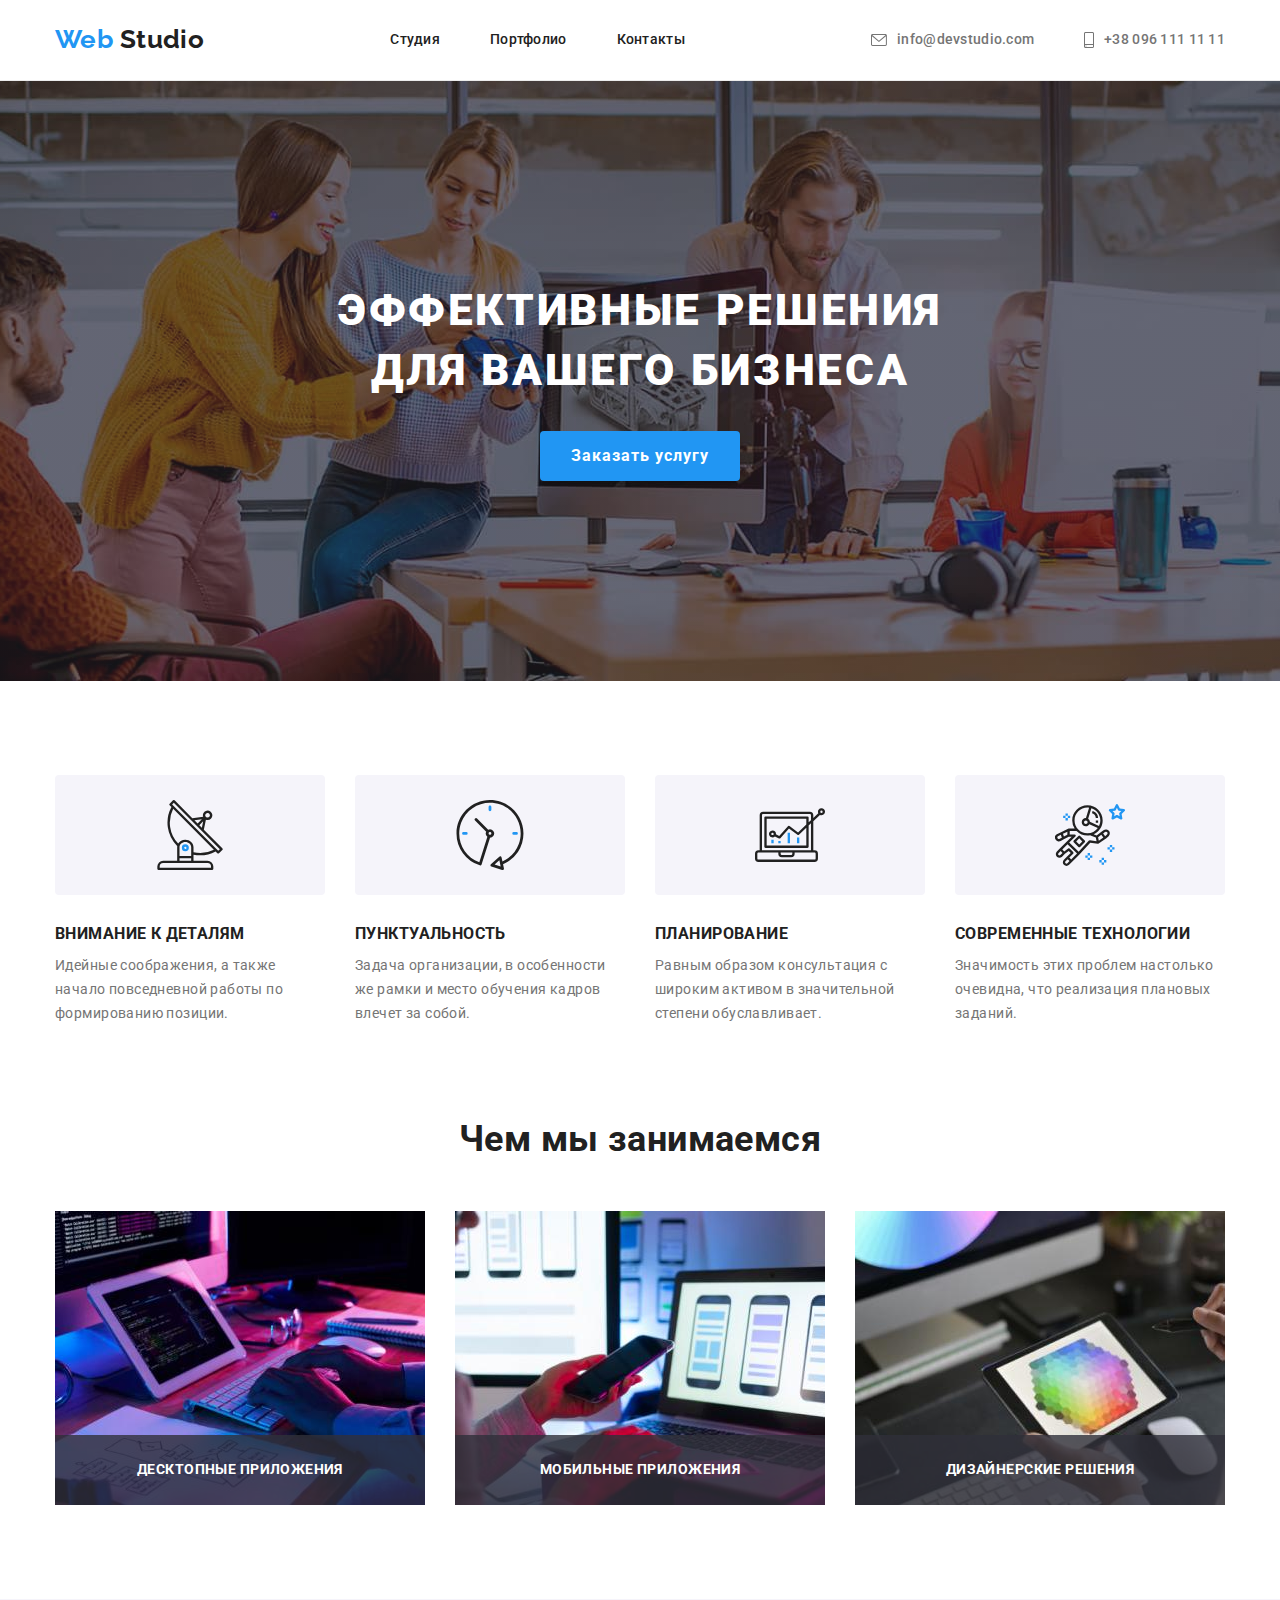
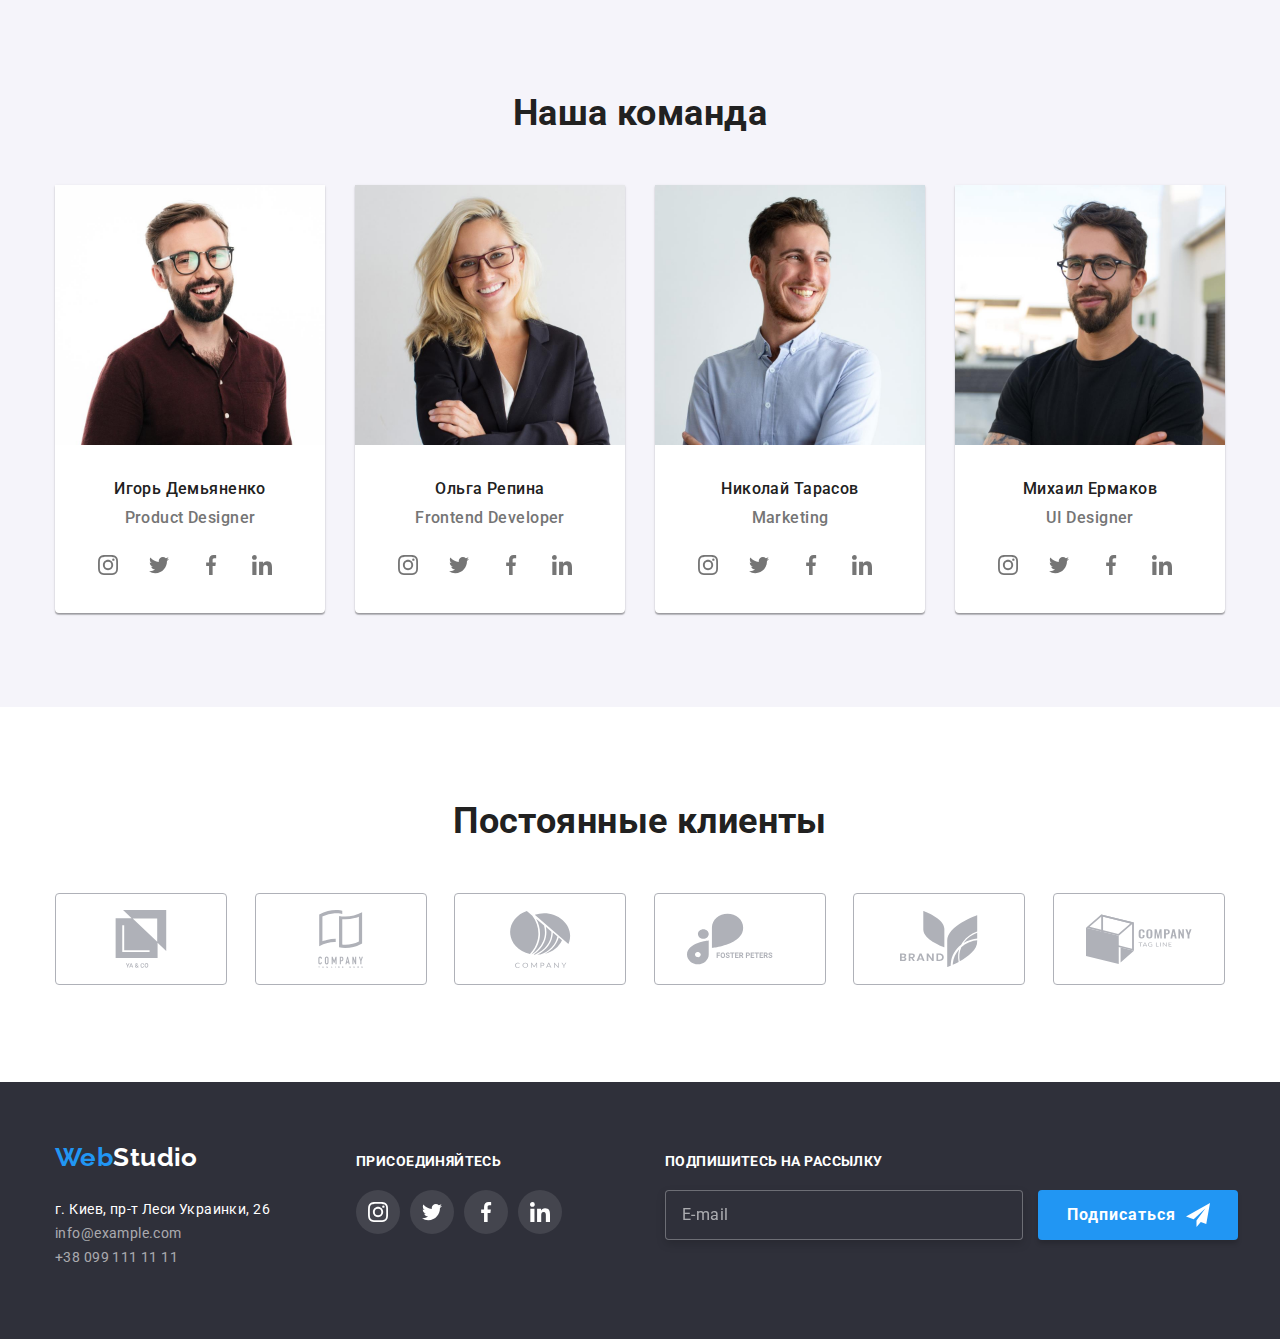
==== commit afb10b3d: "+" ====
--- a/index.html
+++ b/index.html
@@ -410,12 +410,12 @@
     </main>
 
     <footer class="page-footer">
-      <div class="container footer-type">
+      <div class="container">
         <div class="section-footer">
-          <a lang="en" href="./index.html" class="logo-footer"
-            >Web<span class="logo2-footer">Studio</span></a
+          <a lang="en" href="./index.html" class="section-footer__logo"
+            >Web<span class="section-footer__logo2">Studio</span></a
           >
-          <address class="address">
+          <address class="section-footer__address">
             <ul class="no-padding-margin-footer">
               <li class="navigation-header__item">
                 <a
--- a/css/main.min.css
+++ b/css/main.min.css
@@ -1,2 +1,2 @@
-:root{--primary-text-color: #212121;--hero-hover: #212121;--primary-background-color: #ffffff;--text-hero-footer: #ffffff;--footer-background-color: #2f303a;--link: #2196f3;--style-footer-logo: #2196f3;--navig-footer: rgba(255, 255, 255, 0.6);--button-portfolio: #f5f4fa;--command-background: #f5f4fa;--section-comand-portfolio-navig-text: #757575;--time-animation: 250ms;--cibic-animation: cubic-bezier(0.4, 0, 0.2, 1)}.container{margin-left:auto;margin-right:auto;width:1200px}.visually-hidden{position:absolute;white-space:nowrap;width:1px;height:1px;overflow:hidden;border:0;padding:0;clip:rect(0 0 0 0);clip-path:inset(50%);margin:-1px}h1,h2,h3,h4,h5,p{margin-top:0;margin-bottom:0}.no-padding{padding-top:0;padding-bottom:0}.no-margin{margin-top:0;margin-bottom:0}ul{list-style:none}a{text-decoration:none}body{background-color:var(--primary-background-color);color:var(--primary-text-color);font-family:"Roboto", sans-serif;font-size:14px;line-height:1.19;letter-spacing:0.03em}.page-header{border-bottom:1px solid #ececec}.page-header .container{display:flex;align-items:center}.navigation-header{display:flex;margin-left:93px;margin-right:auto;padding:0;margin-top:0;margin-bottom:0}.navigation-header .navigation-header__item+.navigation-header__item{margin-left:50px}.navigation-header .navigation-header__link:focus::after,.navigation-header .navigation-header__link:hover::after,.navigation-header .navigation-header__link:active::after{display:block;transform:scalex(1)}.navigation-header .navigation-header__link{display:block;position:relative;margin:0;color:var(--primary-text-color);font-weight:500;line-height:1.14;letter-spacing:0.02em;padding-top:32px;padding-bottom:32px;transition-property:color;transition-duration:var(--time-animation);transition-timing-function:var(--cibic-animation)}.navigation-header .navigation-header__link::after{content:"";position:absolute;display:block;width:100%;height:5px;background-color:var(--link);bottom:0;border-radius:2px;transform:scalex(0);transition-property:transform;transition-duration:var(--time-animation);transition-timing-function:var(--cibic-animation)}.navigation-header .navigation-header__link{display:block;position:relative;margin:0;color:var(--primary-text-color);font-weight:500;line-height:1.14;letter-spacing:0.02em;padding-top:32px;padding-bottom:32px;transition-property:color;transition-duration:var(--time-animation);transition-timing-function:var(--cibic-animation)}.navigation-header__link:hover,.navigation-header__link:focus{color:var(--link)}.header-contacts{display:flex;margin-right:15px;margin-left:auto;padding-left:0;margin-top:0;margin-bottom:0}.header-contacts .header-contacts__item+.header-contacts__item{margin-left:50px}.header-contacts__link{font-weight:500;line-height:1.14;letter-spacing:0.02em;padding-top:32px;padding-bottom:32px;color:var(--section-comand-portfolio-navig-text);transition-property:color;transition-duration:var(--time-animation);transition-timing-function:var(--cibic-animation)}.header-contacts__link:hover,.header-contacts__link:focus{color:var(--link)}.header-contacts .header-contacts__link{display:flex;align-items:center}.header-contacts__mail-icon{width:16px;height:12px;fill:currentColor;margin-right:10px;transition-property:fill;transition-duration:var(--time-animation);transition-timing-function:var(--cibic-animation)}.header-contacts__mail-icon:hover,.header-contacts__mail-icon:focus{fill:var(--link)}.header-contacts__tell-icon{width:10px;height:16px;margin-right:10px;fill:currentColor}.header-contacts__tell-icon:hover,.header-contacts__tell-icon:focus{fill:var(--link)}.logo1{display:inline-block;margin-top:24px;margin-bottom:25px;margin-right:auto;margin-left:15px;color:var(--style-footer-logo);font-family:"Raleway", sans-serif;font-weight:700;font-size:26px;text-decoration:none}.logo2{color:var(--primary-text-color);font-family:"Raleway", sans-serif;font-weight:700;font-size:26px}.section-hero{text-align:center;background-color:var(--footer-background-color)}.section-hero-bg{max-width:1600px;height:600px;margin-left:auto;margin-right:auto;background-image:linear-gradient(to right, rgba(47,48,58,0.4), rgba(47,48,58,0.4)),url(../images/bg.jpg);background-repeat:no-repeat;background-position:center;background-size:cover}.section-hero-text{color:var(--text-hero-footer);padding-top:200px;padding-bottom:30px;font-weight:900;font-size:44px;line-height:1.36;letter-spacing:0.06em;text-transform:uppercase}.button-hero{display:inline-block;font-family:inherit;text-align:center;color:var(--text-hero-footer);background-color:var(--link);width:200px;height:50px;font-weight:700;font-size:16px;line-height:1.88;align-items:center;letter-spacing:0.06em;cursor:pointer;border:none;box-shadow:0px 4px 4px rgba(0,0,0,0.15);border-radius:4px;transition-property:color;transition-duration:var(--time-animation);transition-timing-function:var(--cibic-animation)}.button-hero:hover{color:var(--hero-hover)}.section-text{padding-bottom:10px;font-weight:700;line-height:1.14;text-transform:uppercase}.section-first{display:flex;justify-content:space-between;margin-left:15px;margin-right:15px;padding-left:0}.section-first .navigation-header__item{width:270px}.section{padding-top:94px;padding-bottom:94px}.section,.section-comand,.comand-name,.comand-name,.button-portfolio,.text-portfolio{color:var(--primary-text-color)}.button-portfolio:hover{color:var(--text-hero-footer)}.section-title{color:var(--section-comand-portfolio-navig-text);line-height:1.71}.command{background-color:var(--command-background)}.section-comand{font-weight:700;font-size:36px;line-height:1.16;text-align:center;margin-bottom:50px}.list-comand .navigation-header__item{width:270px;height:428px;background-color:var(--primary-background-color);box-shadow:0px 1px 3px rgba(0,0,0,0.12),0px 1px 1px rgba(0,0,0,0.14),0px 2px 1px rgba(0,0,0,0.2);border-radius:0px 0px 4px 4px}.list-comand{display:flex;padding:0;margin-left:15px;margin-right:15px}.list-section-second{margin-left:15px;margin-right:15px}.list-comand .navigation-header__item+.navigation-header__item{margin-left:30px}.section-second{margin-top:94px}.section-second .no-margin{display:flex}.section-second .no-margin .navigation-header__item+.navigation-header__item{margin-left:30px}.section-second>.no-margin{padding-left:0}.comand-name{margin-top:30px;margin-bottom:10px;font-weight:500;font-size:16px;text-align:center}.comand-prof{margin-bottom:16px;font-weight:500;font-size:16px;text-align:center}.comand-prof,.section-portfolio{color:var(--section-comand-portfolio-navig-text)}.social{display:flex;padding-left:0;margin-left:32px;margin-right:32px;margin-bottom:30px;justify-content:space-between;align-items:center}.social-list{display:flex;justify-content:space-between;align-items:center}.social-link{display:flex;height:100%;width:100%;border-radius:50%;justify-content:center;align-items:center;transition-property:background-color;transition-duration:var(--time-animation);transition-timing-function:var(--cibic-animation)}.social-icon{fill:var(--section-comand-portfolio-navig-text);transition-property:fill;transition-duration:var(--time-animation);transition-timing-function:var(--cibic-animation)}.social-box{height:44px;width:44px}.social-box:not(last-child){margin-right:10px}.social-link:hover,.social-link:focus{background-color:var(--link)}.social-link:hover .social-icon,.social-link:focus .social-icon{fill:var(--primary-background-color)}.company{display:flex;justify-content:space-between;padding-left:0;margin-left:15px;margin-right:15px}.company-icon-img{fill:#afb1b8;width:172px;height:92px;border:1px solid #afb1b8;border-radius:4px;padding:16px 32px 16px 32px;transition-property:border-color, fill;transition-duration:var(--time-animation);transition-timing-function:var(--cibic-animation)}.company-icon{display:flex;align-items:center;justify-content:space-evenly}.company-icon-img:hover,.company-icon-img:focus{fill:var(--link);border-color:var(--link)}.list-section-second .navigation-header__item{position:relative;width:370px;height:294px}.second-background{display:flex;justify-content:center;align-items:center;position:absolute;width:100%;height:70px;background-color:rgba(47,48,58,0.8);bottom:0px;right:0;margin:0;font-weight:700;line-height:1.14;text-transform:uppercase;color:var(--primary-background-color)}.footer-style{background-color:var(--footer-background-color)}.logo-footer{display:inline-block;margin-top:60px;margin-bottom:25px;margin-right:auto;margin-left:15px;color:var(--style-footer-logo);font-family:"Raleway", sans-serif;font-weight:700;font-size:26px;text-decoration:none}.navig-footer,.navig-footer-adress{line-height:1.71;transition-property:color;transition-duration:var(--time-animation);transition-timing-function:var(--cibic-animation)}.navig-footer{color:var(--navig-footer)}.navig-footer-adress{color:var(--text-hero-footer)}.navig-footer-adress:hover,.navig-footer:hover{color:var(--link)}.social-text-footer{display:inline-block;font-weight:bold;font-size:14px;margin-top:72px;line-height:1.14;text-transform:uppercase;color:var(--primary-background-color)}.footer-type{display:flex}.social-footer{fill:var(--primary-background-color)}.type-icon-footer{height:44px;width:44px;background-color:rgba(255,255,255,0.1);border-radius:50%}.social-footer-link:hover,.social-footer-link:focus{background-color:var(--link)}.social-footer-main{display:flex;padding-left:0;margin-left:0;margin-right:auto;margin-top:20px;margin-bottom:100px;justify-content:space-between;align-items:center}.social-footer-link{display:flex;height:100%;width:100%;justify-content:center;align-items:center;border-radius:50%;transition-property:background-color;transition-duration:250ms;transition-timing-function:var(--cibic-animation)}.type-icon-footer:not(last-child){margin-right:10px}.button-portfolio{display:inline-block;background-color:var(--button-portfolio);font-weight:500;font-size:16px;line-height:1.6;text-align:center;letter-spacing:inherit;font-family:"Roboto", sans-serif;border-radius:4px;border:none;cursor:pointer;padding:6px 22px 6px 22px;transition-property:background-color, box-shadow, color;transition-duration:var(--time-animation);transition-timing-function:var(--cibic-animation)}.button-portfolio:hover,.button-portfolio:focus{background-color:var(--link);box-shadow:0px 4px 4px rgba(0,0,0,0.25);color:var(--primary-background-color);color:var(--primary-background-color)}.text-portfolio{font-weight:700;font-size:18px;line-height:2;letter-spacing:0.06em;margin-bottom:4px}.section-portfolio{font-size:16px;line-height:1.88}.address{display:block;width:231px;height:81px;font-style:normal;margin-right:auto;margin-left:15px}.address .navigation-header__item+.navigation-header__item{padding-top:9px}.logo2-footer{color:var(--text-hero-footer)}.no-padding-margin-footer{margin:0;padding:0}.section-footer{padding-bottom:60px;padding-right:70px;margin:0}.footer-style .logo1{margin-right:auto;margin-bottom:20px;font-family:Raleway;font-style:normal;font-weight:bold;font-size:26px;color:var(--style-footer-logo)}.container{margin-left:auto;margin-right:auto;width:1200px}.portfolio-picture{display:flex;flex-wrap:wrap;text-align:left;padding-left:15px;padding-right:15px}.portfolio-picture .item-flex{position:relative;width:calc((100% - 60px) / 3);margin-right:30px;margin-bottom:30px;display:block;border:1px solid #eeeeee;transition-property:box-shadow;transition-duration:var(--time-animation);transition-timing-function:var(--cibic-animation)}.card-list{display:block;position:relative;width:370px;height:294px;overflow:hidden}.card-bg{display:block;position:absolute;font-weight:400;font-size:18px;line-height:1.56;color:var(--primary-background-color);top:0;left:0;right:0;width:370px;height:294px;padding:63px 24px 63px 24px;background-color:rgba(33,150,243,0.9);transform:translateY(100%);transition-property:transform;transition-duration:var(--time-animation);transition-timing-function:var(--cibic-animation)}.portfolio-picture .item-flex:hover{box-shadow:0px 4px 4px rgba(0,0,0,0.25)}.portfolio-picture .item-flex:focus .card-bg,.portfolio-picture .item-flex:hover .card-bg{transform:translateY(0)}.item-flex-text{display:block;padding-left:24px;padding-top:20px;padding-bottom:20px;padding-right:24px;text-align:left}.portfolio-picture .item-flex:nth-child(3n){margin-right:0}.portfolio-picture .item-flex:nth-last-child(-n+3){margin-bottom:0}.portfolio-button{display:flex;justify-content:center;padding-bottom:50px}.portfolio-button .navigation-header__item+.navigation-header__item{margin-left:8px}.icon-list{display:block;width:70px;height:70px;fill:var(--primary-text-color);margin-left:auto;margin-right:auto}.list-section-first{display:block;width:270px;background-color:var(--command-background);padding-top:25px;padding-bottom:25px;margin-bottom:30px;border-radius:4px}.modalka-bg{position:fixed;top:0;left:0;width:100%;height:100%;background-color:rgba(0,0,0,0.2);opacity:1;transition-property:opacity;transition-duration:250ms;transition-timing-function:var(--cibic-animation);z-index:1}.modalka-bg.is-hidden{opacity:0;pointer-events:none}.modalka-bg.is-hidden .modalka{transform:scale(0.9) translate(-50%, -50%)}.modalka{position:absolute;left:50%;top:50%;transform:scale(0.9) translate(-50%, -50%);width:528px;height:581px;background-color:var(--primary-background-color);box-shadow:0px 1px 3px rgba(0,0,0,0.12),0px 1px 1px rgba(0,0,0,0.14),0px 2px 1px rgba(0,0,0,0.2);border-radius:4px;z-index:2}.icon-close{display:flex;align-items:center;justify-content:center;fill:var(--primary-text-color)}.icon-close:hover,.icon-close:focus{fill:var(--link)}.close-area{display:flex;justify-content:center;align-items:center;width:30px;height:30px;border:1px solid rgba(0,0,0,0.1);border-radius:50%;margin-top:8px;margin-right:8px;margin-left:auto;margin-bottom:auto}.modalka-text{display:block;padding-bottom:12px;font-weight:bold;font-size:20px;line-height:1.15;text-align:center}.modal-input{width:100%;height:40px;padding-left:42px;border:1px solid rgba(33,33,33,0.2);border-radius:4px;transition-property:border-color;transition-duration:var(--time-animation);transition-timing-function:var(--cibic-animation)}.icon-modal{position:absolute;left:12px;top:29px;fill:var(--primary-text-color);transition-property:fill;transition-duration:var(--time-animation);transition-timing-function:var(--cibic-animation)}.area-modalka{display:block;padding:0px 40px 40px 40px}.form-field{position:relative;display:block;padding-bottom:10px;transition-property:border-color}.form-comment{display:block;padding:12px 16px 12px 16px;width:100%;height:120px;border-radius:4px;resize:none}.text-finish{position:absolute;margin-top:20px;font-style:normal;font-weight:normal;font-size:14px;line-height:1.71;letter-spacing:0.03em;color:var(--section-comand-portfolio-navig-text);appearance:none}.text-form-field{display:block;text-align:left;padding-bottom:4px;font-size:12px;line-height:1.16;letter-spacing:0.01em;color:var(--section-comand-portfolio-navig-text)}.form-comment::placeholder{font-family:Roboto;font-style:normal;font-weight:normal;font-size:14px;line-height:1.14;letter-spacing:0.01em;color:rgba(117,117,117,0.5)}textarea:focus{outline:none;border-color:var(--link)}textarea{transform:border-color;transition-duration:var(--text-hero-footer);transition-timing-function:var(--cibic-animation)}.modal-input:focus{outline:none}.modal-input:focus:not(:placeholder-shown){border:1px solid var(--link)}.modal-input:focus:not(:placeholder-shown)+.icon-modal{fill:var(--link)}.agreement-form{display:inline-block;padding-top:20px;font-size:14px;line-height:1.71;letter-spacing:0.03em;color:var(--section-comand-portfolio-navig-text)}.button-modal{margin-top:20px}.close{width:30px;height:30px;left:1025px;top:229px;background:var(--primary-background-color);border:1px solid rgba(0,0,0,0.1);box-sizing:border-box}.icon-send{fill:var(--primary-background-color);margin-left:10px;transition-property:fill;transition-duration:var(--time-animation);transition-timing-function:var(--cibic-animation)}.send-block{display:inline-block;margin-top:20px}.send-footer{display:inline-flex;padding-left:16px;width:358px;height:50px;border:1px solid rgba(255,255,255,0.3);filter:drop-shadow(0px 4px 4px rgba(0,0,0,0.15));color:var(--primary-background-color);border-radius:4px;background-color:var(--footer-background-color)}.send-footer::placeholder{display:block;font-size:16px;line-height:1.25;display:flex;align-items:center;letter-spacing:0.03em;color:rgba(255,255,255,0.6)}.button-send{display:inline-flex;justify-content:center;align-content:center;margin-left:12px;font-family:inherit;color:var(--text-hero-footer);background-color:var(--link);width:200px;height:50px;font-weight:700;font-size:16px;line-height:1.88;align-items:center;letter-spacing:0.06em;cursor:pointer;border:none;box-shadow:0px 4px 4px rgba(0,0,0,0.15);border-radius:4px;transition-property:color;transition-duration:var(--time-animation);transition-timing-function:var(--cibic-animation)}.button-send:hover{color:var(--hero-hover)}.button-send:hover .icon-send{fill:var(--hero-hover)}.send-container{padding-left:93px}.icon-chek{position:absolute;display:inline-flex;align-items:center;justify-content:center;left:0px;border:3px solid black;border-radius:2px;top:4.5px;width:16px;height:15px;margin-top:20px}.text-finish:checked+.icon-chek{top:4.5px;width:16px;height:15px;background-color:var(--link);border-radius:4px;border-color:var(--link)}
+:root{--primary-text-color: #212121;--hero-hover: #212121;--primary-background-color: #ffffff;--text-hero-footer: #ffffff;--footer-background-color: #2f303a;--link: #2196f3;--style-footer-logo: #2196f3;--navig-footer: rgba(255, 255, 255, 0.6);--button-portfolio: #f5f4fa;--command-background: #f5f4fa;--section-comand-portfolio-navig-text: #757575;--time-animation: 250ms;--cibic-animation: cubic-bezier(0.4, 0, 0.2, 1)}.container{margin-left:auto;margin-right:auto;width:1200px}.visually-hidden{position:absolute;white-space:nowrap;width:1px;height:1px;overflow:hidden;border:0;padding:0;clip:rect(0 0 0 0);clip-path:inset(50%);margin:-1px}h1,h2,h3,h4,h5,p{margin-top:0;margin-bottom:0}.no-padding{padding-top:0;padding-bottom:0}.no-margin{margin-top:0;margin-bottom:0}ul{list-style:none}a{text-decoration:none}body{background-color:var(--primary-background-color);color:var(--primary-text-color);font-family:"Roboto", sans-serif;font-size:14px;line-height:1.19;letter-spacing:0.03em}.page-header{border-bottom:1px solid #ececec}.page-header .container{display:flex;align-items:center}.navigation-header{display:flex;margin-left:93px;margin-right:auto;padding:0;margin-top:0;margin-bottom:0}.navigation-header .navigation-header__item+.navigation-header__item{margin-left:50px}.navigation-header .navigation-header__link:focus::after,.navigation-header .navigation-header__link:hover::after,.navigation-header .navigation-header__link:active::after{display:block;transform:scalex(1)}.navigation-header .navigation-header__link{display:block;position:relative;margin:0;color:var(--primary-text-color);font-weight:500;line-height:1.14;letter-spacing:0.02em;padding-top:32px;padding-bottom:32px;transition-property:color;transition-duration:var(--time-animation);transition-timing-function:var(--cibic-animation)}.navigation-header .navigation-header__link::after{content:"";position:absolute;display:block;width:100%;height:5px;background-color:var(--link);bottom:0;border-radius:2px;transform:scalex(0);transition-property:transform;transition-duration:var(--time-animation);transition-timing-function:var(--cibic-animation)}.navigation-header .navigation-header__link{display:block;position:relative;margin:0;color:var(--primary-text-color);font-weight:500;line-height:1.14;letter-spacing:0.02em;padding-top:32px;padding-bottom:32px;transition-property:color;transition-duration:var(--time-animation);transition-timing-function:var(--cibic-animation)}.navigation-header__link:hover,.navigation-header__link:focus{color:var(--link)}.header-contacts{display:flex;margin-right:15px;margin-left:auto;padding-left:0;margin-top:0;margin-bottom:0}.header-contacts .header-contacts__item+.header-contacts__item{margin-left:50px}.header-contacts__link{font-weight:500;line-height:1.14;letter-spacing:0.02em;padding-top:32px;padding-bottom:32px;color:var(--section-comand-portfolio-navig-text);transition-property:color;transition-duration:var(--time-animation);transition-timing-function:var(--cibic-animation)}.header-contacts__link:hover,.header-contacts__link:focus{color:var(--link)}.header-contacts .header-contacts__link{display:flex;align-items:center}.header-contacts__mail-icon{width:16px;height:12px;fill:currentColor;margin-right:10px;transition-property:fill;transition-duration:var(--time-animation);transition-timing-function:var(--cibic-animation)}.header-contacts__mail-icon:hover,.header-contacts__mail-icon:focus{fill:var(--link)}.header-contacts__tell-icon{width:10px;height:16px;margin-right:10px;fill:currentColor}.header-contacts__tell-icon:hover,.header-contacts__tell-icon:focus{fill:var(--link)}.logo1{display:inline-block;margin-top:24px;margin-bottom:25px;margin-right:auto;margin-left:15px;color:var(--style-footer-logo);font-family:"Raleway", sans-serif;font-weight:700;font-size:26px;text-decoration:none}.logo2{color:var(--primary-text-color);font-family:"Raleway", sans-serif;font-weight:700;font-size:26px}.section-hero{text-align:center;background-color:var(--footer-background-color)}.section-hero-bg{max-width:1600px;height:600px;margin-left:auto;margin-right:auto;background-image:linear-gradient(to right, rgba(47,48,58,0.4), rgba(47,48,58,0.4)),url(../images/bg.jpg);background-repeat:no-repeat;background-position:center;background-size:cover}.section-hero-text{color:var(--text-hero-footer);padding-top:200px;padding-bottom:30px;font-weight:900;font-size:44px;line-height:1.36;letter-spacing:0.06em;text-transform:uppercase}.button-hero{display:inline-block;font-family:inherit;text-align:center;color:var(--text-hero-footer);background-color:var(--link);width:200px;height:50px;font-weight:700;font-size:16px;line-height:1.88;align-items:center;letter-spacing:0.06em;cursor:pointer;border:none;box-shadow:0px 4px 4px rgba(0,0,0,0.15);border-radius:4px;transition-property:color;transition-duration:var(--time-animation);transition-timing-function:var(--cibic-animation)}.button-hero:hover{color:var(--hero-hover)}.section-text{padding-bottom:10px;font-weight:700;line-height:1.14;text-transform:uppercase}.section-first{display:flex;justify-content:space-between;margin-left:15px;margin-right:15px;padding-left:0}.section-first .navigation-header__item{width:270px}.section{padding-top:94px;padding-bottom:94px}.section,.section-comand,.comand-name,.comand-name,.button-portfolio,.text-portfolio{color:var(--primary-text-color)}.button-portfolio:hover{color:var(--text-hero-footer)}.section-title{color:var(--section-comand-portfolio-navig-text);line-height:1.71}.modalka-bg{position:fixed;top:0;left:0;width:100%;height:100%;background-color:rgba(0,0,0,0.2);opacity:1;transition-property:opacity;transition-duration:250ms;transition-timing-function:var(--cibic-animation);z-index:1}.modalka-bg.is-hidden{opacity:0;pointer-events:none}.modalka-bg.is-hidden .modalka{transform:scale(0.9) translate(-50%, -50%)}.modalka{position:absolute;left:50%;top:50%;transform:scale(0.9) translate(-50%, -50%);width:528px;height:581px;background-color:var(--primary-background-color);box-shadow:0px 1px 3px rgba(0,0,0,0.12),0px 1px 1px rgba(0,0,0,0.14),0px 2px 1px rgba(0,0,0,0.2);border-radius:4px;z-index:2}.icon-close{display:flex;align-items:center;justify-content:center;fill:var(--primary-text-color)}.icon-close:hover,.icon-close:focus{fill:var(--link)}.close-area{display:flex;justify-content:center;align-items:center;width:30px;height:30px;border:1px solid rgba(0,0,0,0.1);border-radius:50%;margin-top:8px;margin-right:8px;margin-left:auto;margin-bottom:auto}.modalka-text{display:block;padding-bottom:12px;font-weight:bold;font-size:20px;line-height:1.15;text-align:center}.modal-input{width:100%;height:40px;padding-left:42px;border:1px solid rgba(33,33,33,0.2);border-radius:4px;transition-property:border-color;transition-duration:var(--time-animation);transition-timing-function:var(--cibic-animation)}.icon-modal{position:absolute;left:12px;top:29px;fill:var(--primary-text-color);transition-property:fill;transition-duration:var(--time-animation);transition-timing-function:var(--cibic-animation)}.area-modalka{display:block;padding:0px 40px 40px 40px}.form-field{position:relative;display:block;padding-bottom:10px;transition-property:border-color}.form-comment{display:block;padding:12px 16px 12px 16px;width:100%;height:120px;border-radius:4px;resize:none}.text-finish{position:absolute;margin-top:20px;font-style:normal;font-weight:normal;font-size:14px;line-height:1.71;letter-spacing:0.03em;color:var(--section-comand-portfolio-navig-text);appearance:none}.text-form-field{display:block;text-align:left;padding-bottom:4px;font-size:12px;line-height:1.16;letter-spacing:0.01em;color:var(--section-comand-portfolio-navig-text)}.form-comment::placeholder{font-family:Roboto;font-style:normal;font-weight:normal;font-size:14px;line-height:1.14;letter-spacing:0.01em;color:rgba(117,117,117,0.5)}textarea:focus{outline:none;border-color:var(--link)}textarea{transform:border-color;transition-duration:var(--text-hero-footer);transition-timing-function:var(--cibic-animation)}.modal-input:focus{outline:none}.modal-input:focus:not(:placeholder-shown){border:1px solid var(--link)}.modal-input:focus:not(:placeholder-shown)+.icon-modal{fill:var(--link)}.agreement-form{display:inline-block;padding-top:20px;font-size:14px;line-height:1.71;letter-spacing:0.03em;color:var(--section-comand-portfolio-navig-text)}.button-modal{margin-top:20px}.close{width:30px;height:30px;left:1025px;top:229px;background:var(--primary-background-color);border:1px solid rgba(0,0,0,0.1);box-sizing:border-box}.icon-list{display:block;width:70px;height:70px;fill:var(--primary-text-color);margin-left:auto;margin-right:auto}.list-section-first{display:block;width:270px;background-color:var(--command-background);padding-top:25px;padding-bottom:25px;margin-bottom:30px;border-radius:4px}.command{background-color:var(--command-background)}.section-comand{font-weight:700;font-size:36px;line-height:1.16;text-align:center;margin-bottom:50px}.list-comand .navigation-header__item{width:270px;height:428px;background-color:var(--primary-background-color);box-shadow:0px 1px 3px rgba(0,0,0,0.12),0px 1px 1px rgba(0,0,0,0.14),0px 2px 1px rgba(0,0,0,0.2);border-radius:0px 0px 4px 4px}.list-comand{display:flex;padding:0;margin-left:15px;margin-right:15px}.list-section-second{margin-left:15px;margin-right:15px}.list-comand .navigation-header__item+.navigation-header__item{margin-left:30px}.section-second{margin-top:94px}.section-second .no-margin{display:flex}.section-second .no-margin .navigation-header__item+.navigation-header__item{margin-left:30px}.section-second>.no-margin{padding-left:0}.comand-name{margin-top:30px;margin-bottom:10px;font-weight:500;font-size:16px;text-align:center}.comand-prof{margin-bottom:16px;font-weight:500;font-size:16px;text-align:center}.comand-prof,.section-portfolio{color:var(--section-comand-portfolio-navig-text)}.social{display:flex;padding-left:0;margin-left:32px;margin-right:32px;margin-bottom:30px;justify-content:space-between;align-items:center}.social-list{display:flex;justify-content:space-between;align-items:center}.social-link{display:flex;height:100%;width:100%;border-radius:50%;justify-content:center;align-items:center;transition-property:background-color;transition-duration:var(--time-animation);transition-timing-function:var(--cibic-animation)}.social-icon{fill:var(--section-comand-portfolio-navig-text);transition-property:fill;transition-duration:var(--time-animation);transition-timing-function:var(--cibic-animation)}.social-box{height:44px;width:44px}.social-box:not(last-child){margin-right:10px}.social-link:hover,.social-link:focus{background-color:var(--link)}.social-link:hover .social-icon,.social-link:focus .social-icon{fill:var(--primary-background-color)}.company{display:flex;justify-content:space-between;padding-left:0;margin-left:15px;margin-right:15px}.company-icon-img{fill:#afb1b8;width:172px;height:92px;border:1px solid #afb1b8;border-radius:4px;padding:16px 32px 16px 32px;transition-property:border-color, fill;transition-duration:var(--time-animation);transition-timing-function:var(--cibic-animation)}.company-icon{display:flex;align-items:center;justify-content:space-evenly}.company-icon-img:hover,.company-icon-img:focus{fill:var(--link);border-color:var(--link)}.list-section-second .navigation-header__item{position:relative;width:370px;height:294px}.second-background{display:flex;justify-content:center;align-items:center;position:absolute;width:100%;height:70px;background-color:rgba(47,48,58,0.8);bottom:0px;right:0;margin:0;font-weight:700;line-height:1.14;text-transform:uppercase;color:var(--primary-background-color)}.page-footer{background-color:var(--footer-background-color)}.page-footer .container{display:flex}.section-footer{padding-bottom:60px;padding-right:70px;margin:0}.section-footer__logo{display:inline-block;margin-top:60px;margin-bottom:25px;margin-right:auto;margin-left:15px;color:var(--style-footer-logo);font-family:"Raleway", sans-serif;font-weight:700;font-size:26px;text-decoration:none}.section-footer__logo2{color:var(--text-hero-footer)}.section-footer__address{display:block;width:231px;height:81px;font-style:normal;margin-right:auto;margin-left:15px}.page-footer .logo1{margin-right:auto;margin-bottom:20px;font-family:Raleway;font-style:normal;font-weight:bold;font-size:26px;color:var(--style-footer-logo)}.address .item+.item{padding-top:9px}.no-padding-margin-footer{margin:0;padding:0}.footer-style .logo1{margin-right:auto;margin-bottom:20px;font-family:Raleway;font-style:normal;font-weight:bold;font-size:26px;color:var(--style-footer-logo)}.navig-footer,.navig-footer-adress{line-height:1.71;transition-property:color;transition-duration:var(--time-animation);transition-timing-function:var(--cibic-animation)}.navig-footer{color:var(--navig-footer)}.navig-footer-adress{color:var(--text-hero-footer)}.navig-footer-adress:hover,.navig-footer:hover{color:var(--link)}.social-text-footer{display:inline-block;font-weight:bold;font-size:14px;margin-top:72px;line-height:1.14;text-transform:uppercase;color:var(--primary-background-color)}.social-footer{fill:var(--primary-background-color)}.type-icon-footer{height:44px;width:44px;background-color:rgba(255,255,255,0.1);border-radius:50%}.social-footer-link:hover,.social-footer-link:focus{background-color:var(--link)}.social-footer-main{display:flex;padding-left:0;margin-left:0;margin-right:auto;margin-top:20px;margin-bottom:100px;justify-content:space-between;align-items:center}.social-footer-link{display:flex;height:100%;width:100%;justify-content:center;align-items:center;border-radius:50%;transition-property:background-color;transition-duration:250ms;transition-timing-function:var(--cibic-animation)}.type-icon-footer:not(last-child){margin-right:10px}.button-portfolio{display:inline-block;background-color:var(--button-portfolio);font-weight:500;font-size:16px;line-height:1.6;text-align:center;letter-spacing:inherit;font-family:"Roboto", sans-serif;border-radius:4px;border:none;cursor:pointer;padding:6px 22px 6px 22px;transition-property:background-color, box-shadow, color;transition-duration:var(--time-animation);transition-timing-function:var(--cibic-animation)}.button-portfolio:hover,.button-portfolio:focus{background-color:var(--link);box-shadow:0px 4px 4px rgba(0,0,0,0.25);color:var(--primary-background-color);color:var(--primary-background-color)}.text-portfolio{font-weight:700;font-size:18px;line-height:2;letter-spacing:0.06em;margin-bottom:4px}.section-portfolio{font-size:16px;line-height:1.88}.address{display:block;width:231px;height:81px;font-style:normal;margin-right:auto;margin-left:15px}.address .navigation-header__item+.navigation-header__item{padding-top:9px}.logo2-footer{color:var(--text-hero-footer)}.no-padding-margin-footer{margin:0;padding:0}.section-footer{padding-bottom:60px;padding-right:70px;margin:0}.footer-style .logo1{margin-right:auto;margin-bottom:20px;font-family:Raleway;font-style:normal;font-weight:bold;font-size:26px;color:var(--style-footer-logo)}.container{margin-left:auto;margin-right:auto;width:1200px}.portfolio-picture{display:flex;flex-wrap:wrap;text-align:left;padding-left:15px;padding-right:15px}.portfolio-picture .item-flex{position:relative;width:calc((100% - 60px) / 3);margin-right:30px;margin-bottom:30px;display:block;border:1px solid #eeeeee;transition-property:box-shadow;transition-duration:var(--time-animation);transition-timing-function:var(--cibic-animation)}.card-list{display:block;position:relative;width:370px;height:294px;overflow:hidden}.card-bg{display:block;position:absolute;font-weight:400;font-size:18px;line-height:1.56;color:var(--primary-background-color);top:0;left:0;right:0;width:370px;height:294px;padding:63px 24px 63px 24px;background-color:rgba(33,150,243,0.9);transform:translateY(100%);transition-property:transform;transition-duration:var(--time-animation);transition-timing-function:var(--cibic-animation)}.portfolio-picture .item-flex:hover{box-shadow:0px 4px 4px rgba(0,0,0,0.25)}.portfolio-picture .item-flex:focus .card-bg,.portfolio-picture .item-flex:hover .card-bg{transform:translateY(0)}.item-flex-text{display:block;padding-left:24px;padding-top:20px;padding-bottom:20px;padding-right:24px;text-align:left}.portfolio-picture .item-flex:nth-child(3n){margin-right:0}.portfolio-picture .item-flex:nth-last-child(-n+3){margin-bottom:0}.portfolio-button{display:flex;justify-content:center;padding-bottom:50px}.portfolio-button .navigation-header__item+.navigation-header__item{margin-left:8px}.icon-send{fill:var(--primary-background-color);margin-left:10px;transition-property:fill;transition-duration:var(--time-animation);transition-timing-function:var(--cibic-animation)}.send-block{display:inline-block;margin-top:20px}.send-footer{display:inline-flex;padding-left:16px;width:358px;height:50px;border:1px solid rgba(255,255,255,0.3);filter:drop-shadow(0px 4px 4px rgba(0,0,0,0.15));color:var(--primary-background-color);border-radius:4px;background-color:var(--footer-background-color)}.send-footer::placeholder{display:block;font-size:16px;line-height:1.25;display:flex;align-items:center;letter-spacing:0.03em;color:rgba(255,255,255,0.6)}.button-send{display:inline-flex;justify-content:center;align-content:center;margin-left:12px;font-family:inherit;color:var(--text-hero-footer);background-color:var(--link);width:200px;height:50px;font-weight:700;font-size:16px;line-height:1.88;align-items:center;letter-spacing:0.06em;cursor:pointer;border:none;box-shadow:0px 4px 4px rgba(0,0,0,0.15);border-radius:4px;transition-property:color;transition-duration:var(--time-animation);transition-timing-function:var(--cibic-animation)}.button-send:hover{color:var(--hero-hover)}.button-send:hover .icon-send{fill:var(--hero-hover)}.send-container{padding-left:93px}.icon-chek{position:absolute;display:inline-flex;align-items:center;justify-content:center;left:0px;border:3px solid black;border-radius:2px;top:4.5px;width:16px;height:15px;margin-top:20px}.text-finish:checked+.icon-chek{top:4.5px;width:16px;height:15px;background-color:var(--link);border-radius:4px;border-color:var(--link)}
 /*# sourceMappingURL=main.min.css.map */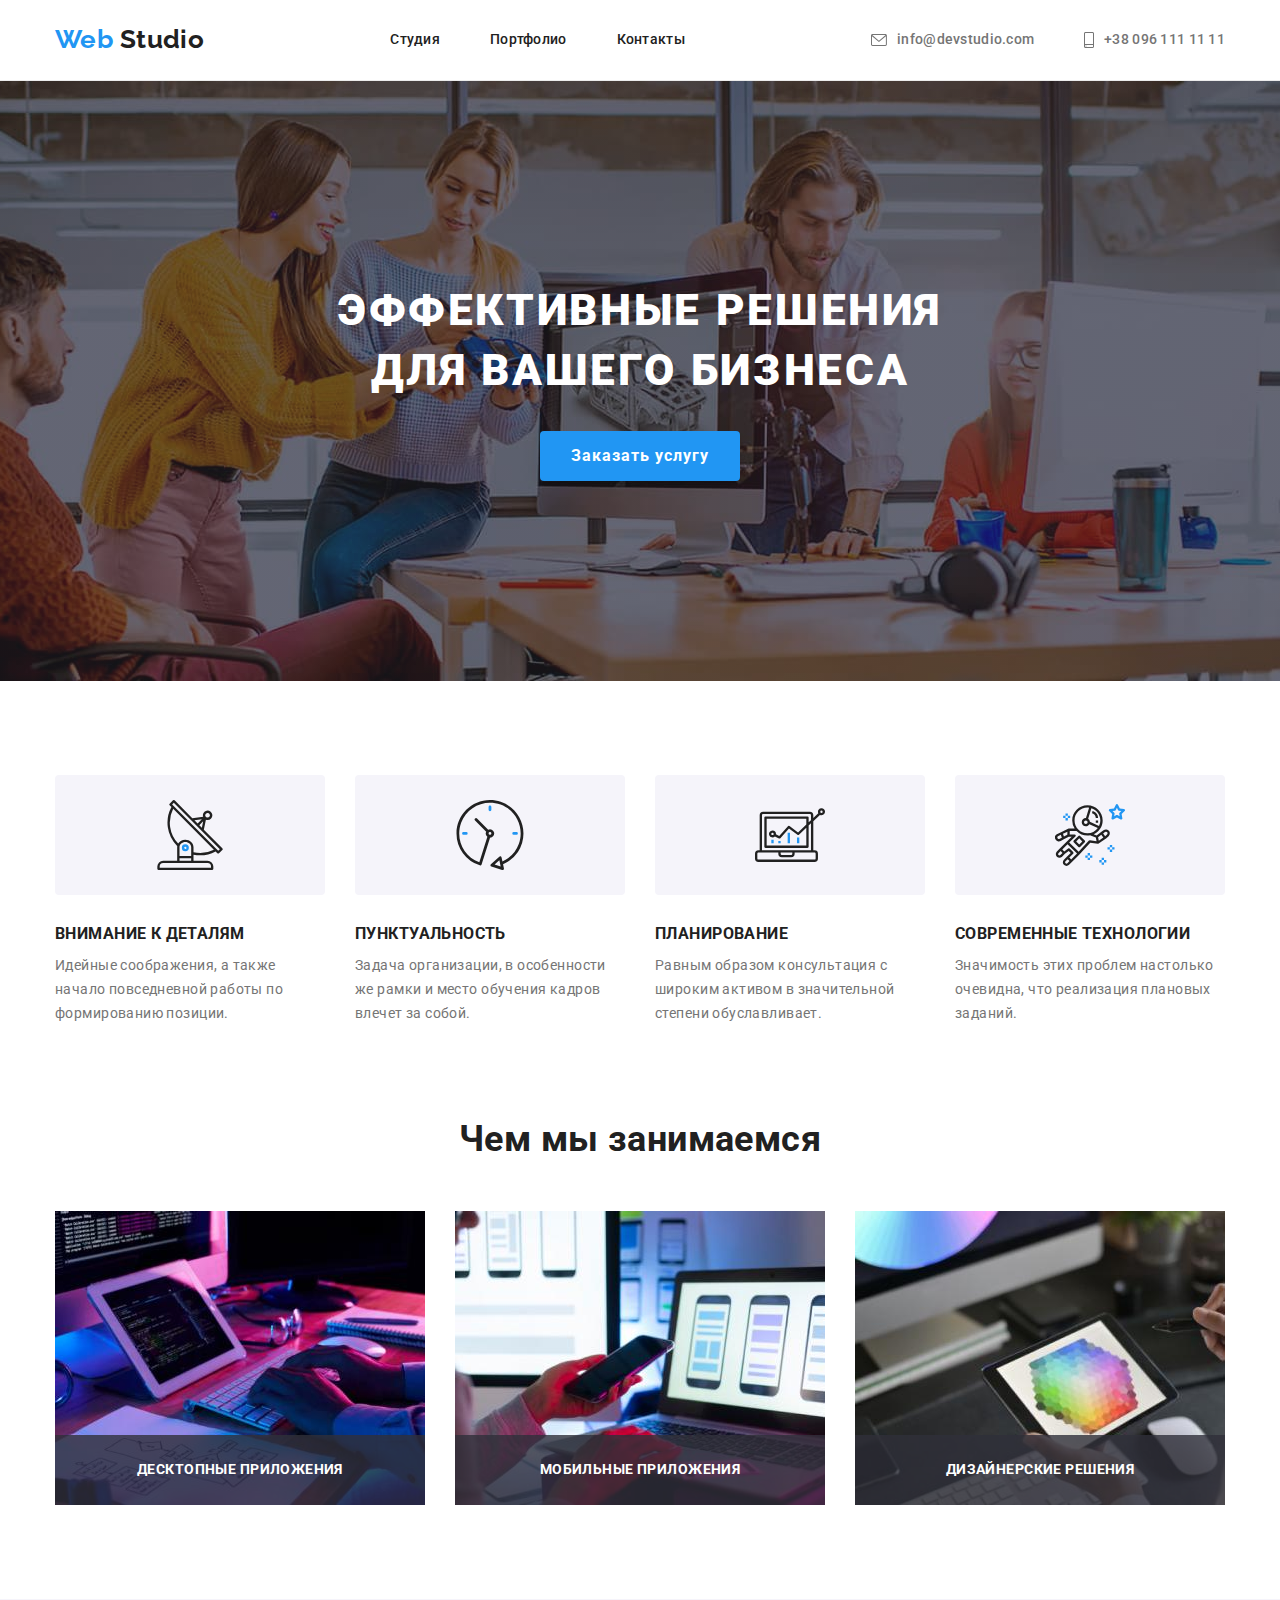
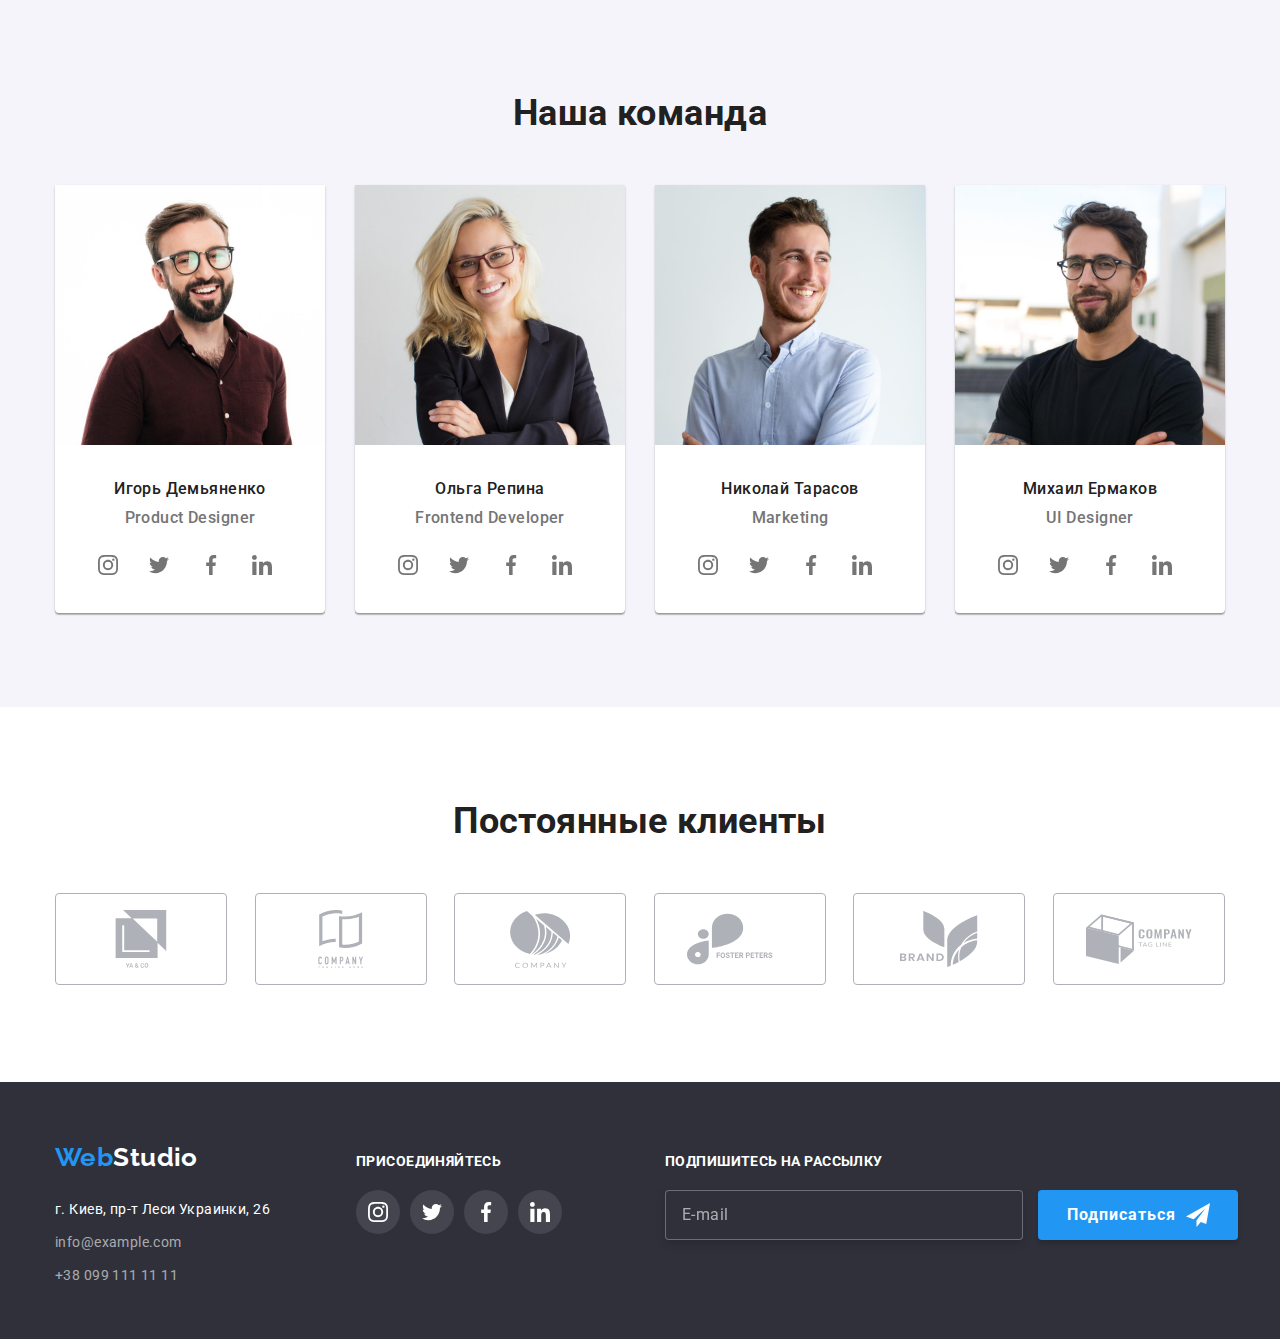
==== commit d30b3869: "+" ====
--- a/index.html
+++ b/index.html
@@ -28,7 +28,9 @@
             <a href="./index.html" class="navigation-header__link">Студия</a>
           </li>
           <li class="navigation-header__item">
-            <a href="./portfolio.html" class="navigation-header__link">Портфолио</a>
+            <a href="./portfolio.html" class="navigation-header__link"
+              >Портфолио</a
+            >
           </li>
           <li class="navigation-header__item">
             <a href="./index.html" class="navigation-header__link">Контакты</a>
@@ -55,83 +57,83 @@
     </header>
     <main>
       <section class="section-hero">
-        <div class="section-hero-bg">
+        <div class="section-hero__area">
           <div class="container">
-            <h1 class="section-hero-text">
+            <h1 class="section-hero__text">
               Эффективные решения <br />для вашего бизнеса
             </h1>
-            <button type="button" class="button-hero" data-modal-open>
+            <button type="button" class="section-hero__button" data-modal-open>
               Заказать услугу
             </button>
-            <div class="modalka-bg is-hidden" data-modal>
-              <div class="modalka">
-                <div class="close-area" data-modal-close>
+            <div class="page-modalka is-hidden" data-modal>
+              <div class="modalka-windows">
+                <div class="modalka-windows__close" data-modal-close>
                   <svg
                     data-modal-close
-                    class="icon-close"
+                    class="modalka-windows__icon"
                     width="18"
                     height="18"
                   >
                     <use href="./images/icons.svg#icon-close"></use>
                   </svg>
                 </div>
-                <form class="area-modalka">
-                  <p class="modalka-text">
+                <form class="modalka-info">
+                  <p class="modalka-info__text">
                     Оставьте свои данные, мы вам перезвоним
                   </p>
-                  <label class="form-field">
-                    <span class="text-form-field">Имя</span>
-                    <input class="modal-input" type="text" name="name-modal" />
-                    <svg class="icon-modal" width="18" height="18">
+                  <label class="modalka-info__form">
+                    <span class="modalka-info__name">Имя</span>
+                    <input class="modalka-info__input" type="text" name="name-modal" />
+                    <svg class="modalka-info__icon" width="18" height="18">
                       <use href="./images/icons.svg#icon-person"></use>
                     </svg>
                   </label>
-                  <label class="form-field">
-                    <span class="text-form-field">Телефон</span>
-                    <input class="modal-input" type="tel" name="tel-modal" />
-                    <svg class="icon-modal" width="18" height="18">
+                  <label class="modalka-info__form">
+                    <span class="modalka-info__name">Телефон</span>
+                    <input class="modalka-info__input" type="tel" name="tel-modal" />
+                    <svg class="modalka-info__icon" width="18" height="18">
                       <use href="./images/icons.svg#icon-phone"></use>
                     </svg>
                   </label>
-                  <label class="form-field">
-                    <span class="text-form-field">Почта</span>
+                  <label class="modalka-info__form">
+                    <span class="modalka-info__name">Почта</span>
                     <input
-                      class="modal-input"
+                      class="modalka-info__input"
                       type="email"
                       name="email-modal"
                     />
-                    <svg class="icon-modal" width="18" height="18">
+                    <svg class="modalka-info__icon" width="18" height="18">
                       <use href="./images/icons.svg#icon-email"></use>
                     </svg>
                   </label>
-                  <label class="form-field">
-                    <span class="text-form-field">Комментарий</span>
+                  <label class="modalka-info__form">
+                    <span class="modalka-info__name">Комментарий</span>
                     <textarea
                       name="Комментарий"
-                      class="form-comment"
+                      class="modalka-info__comment"
                       placeholder="Введите текст"
                     ></textarea>
                   </label>
-                  <label class="form-field">
+                  <label class="modalka-info__form">
                     <input
-                      class="text-finish"
+                      class="modalka-info__conditions"
                       type="checkbox"
                       name="ok-modal"
                     />
-                    <span class="icon-chek"
+                    <span class="modalka-info__chek"
                       ><svg width="16" height="15">
                         <use
                           href="./images/icons.svg#icon-icon-check-1"
                         ></use></svg
                     ></span>
-                    <span class="agreement-form"
+                    <span class="modalka-info__agreement"
                       >Соглашаюсь с рассылкой и принимаю
-                      <a href="" download>Условия договора</a></span
+                      <a class="modalka-info__download" href="" download>Условия договора</a></span
                     >
                   </label>
                   <button
                     type="submit"
-                    class="button-hero button-modal"
+                    class="modalka-info__button"
                     data-modal-open
                   >
                     Отправить
@@ -415,22 +417,24 @@
           <a lang="en" href="./index.html" class="section-footer__logo"
             >Web<span class="section-footer__logo2">Studio</span></a
           >
-          <address class="section-footer__address">
+          <address class="footer-address">
             <ul class="no-padding-margin-footer">
-              <li class="navigation-header__item">
+              <li class="footer-address__item">
                 <a
                   href="https://goo.gl/maps/JHi3sMc7yfitEbeEA"
-                  class="navig-footer-adress"
+                  class="footer-address__map"
                   >г. Киев, пр-т Леси Украинки, 26</a
                 >
               </li>
-              <li class="navigation-header__item">
-                <a href="mailto:info@example.com" class="navig-footer"
+              <li class="footer-address__item">
+                <a
+                  href="mailto:info@example.com"
+                  class="footer-address__contacts"
                   >info@example.com</a
                 >
               </li>
-              <li class="navigation-header__item">
-                <a href="tel:+380991111111" class="navig-footer"
+              <li class="footer-address__item">
+                <a href="tel:+380991111111" class="footer-address__contacts"
                   >+38 099 111 11 11</a
                 >
               </li>
@@ -439,28 +443,28 @@
         </div>
         <div>
           <h2 class="social-text-footer">ПРИСОЕДИНЯЙТЕСЬ</h2>
-          <ul class="social-footer-main">
-            <li class="type-icon-footer">
-              <a href="" class="social-footer-link"
-                ><svg class="social-footer" width="20" height="20">
+          <ul class="footer-social">
+            <li class="footer-social__item">
+              <a href="" class="footer-social__link"
+                ><svg class="footer-social__icon" width="20" height="20">
                   <use href="./images/icons.svg#icon-instagram"></use></svg
               ></a>
             </li>
-            <li class="type-icon-footer">
-              <a href="" class="social-footer-link"
-                ><svg class="social-footer" width="20" height="20">
+            <li class="footer-social__item">
+              <a href="" class="footer-social__link"
+                ><svg class="footer-social__icon" width="20" height="20">
                   <use href="./images/icons.svg#icon-twitter"></use></svg
               ></a>
             </li>
-            <li class="type-icon-footer">
-              <a href="" class="social-footer-link"
-                ><svg class="social-footer" width="20" height="20">
+            <li class="footer-social__item">
+              <a href="" class="footer-social__link"
+                ><svg class="footer-social__icon" width="20" height="20">
                   <use href="./images/icons.svg#icon-facebook"></use></svg
               ></a>
             </li>
-            <li class="type-icon-footer">
-              <a href="" class="social-footer-link"
-                ><svg class="social-footer" width="20" height="20">
+            <li class="footer-social__item">
+              <a href="" class="footer-social__link"
+                ><svg class="footer-social__icon" width="20" height="20">
                   <use href="./images/icons.svg#icon-linkedin"></use></svg
               ></a>
             </li>
@@ -474,11 +478,11 @@
                 type="email"
                 name="footer-email"
                 placeholder="E-mail"
-                class="send-footer"
+                class="send-block__area"
               />
             </label>
-            <button type="submit" class="button-send">
-              Подписаться<svg class="icon-send" width="24" height="24">
+            <button type="submit" class="send-block__button">
+              Подписаться<svg class="send-block__icon" width="24" height="24">
                 <use href="./images/icons.svg#icon-icon-send"></use>
               </svg>
             </button>
--- a/css/main.min.css
+++ b/css/main.min.css
@@ -1,2 +1,2 @@
-:root{--primary-text-color: #212121;--hero-hover: #212121;--primary-background-color: #ffffff;--text-hero-footer: #ffffff;--footer-background-color: #2f303a;--link: #2196f3;--style-footer-logo: #2196f3;--navig-footer: rgba(255, 255, 255, 0.6);--button-portfolio: #f5f4fa;--command-background: #f5f4fa;--section-comand-portfolio-navig-text: #757575;--time-animation: 250ms;--cibic-animation: cubic-bezier(0.4, 0, 0.2, 1)}.container{margin-left:auto;margin-right:auto;width:1200px}.visually-hidden{position:absolute;white-space:nowrap;width:1px;height:1px;overflow:hidden;border:0;padding:0;clip:rect(0 0 0 0);clip-path:inset(50%);margin:-1px}h1,h2,h3,h4,h5,p{margin-top:0;margin-bottom:0}.no-padding{padding-top:0;padding-bottom:0}.no-margin{margin-top:0;margin-bottom:0}ul{list-style:none}a{text-decoration:none}body{background-color:var(--primary-background-color);color:var(--primary-text-color);font-family:"Roboto", sans-serif;font-size:14px;line-height:1.19;letter-spacing:0.03em}.page-header{border-bottom:1px solid #ececec}.page-header .container{display:flex;align-items:center}.navigation-header{display:flex;margin-left:93px;margin-right:auto;padding:0;margin-top:0;margin-bottom:0}.navigation-header .navigation-header__item+.navigation-header__item{margin-left:50px}.navigation-header .navigation-header__link:focus::after,.navigation-header .navigation-header__link:hover::after,.navigation-header .navigation-header__link:active::after{display:block;transform:scalex(1)}.navigation-header .navigation-header__link{display:block;position:relative;margin:0;color:var(--primary-text-color);font-weight:500;line-height:1.14;letter-spacing:0.02em;padding-top:32px;padding-bottom:32px;transition-property:color;transition-duration:var(--time-animation);transition-timing-function:var(--cibic-animation)}.navigation-header .navigation-header__link::after{content:"";position:absolute;display:block;width:100%;height:5px;background-color:var(--link);bottom:0;border-radius:2px;transform:scalex(0);transition-property:transform;transition-duration:var(--time-animation);transition-timing-function:var(--cibic-animation)}.navigation-header .navigation-header__link{display:block;position:relative;margin:0;color:var(--primary-text-color);font-weight:500;line-height:1.14;letter-spacing:0.02em;padding-top:32px;padding-bottom:32px;transition-property:color;transition-duration:var(--time-animation);transition-timing-function:var(--cibic-animation)}.navigation-header__link:hover,.navigation-header__link:focus{color:var(--link)}.header-contacts{display:flex;margin-right:15px;margin-left:auto;padding-left:0;margin-top:0;margin-bottom:0}.header-contacts .header-contacts__item+.header-contacts__item{margin-left:50px}.header-contacts__link{font-weight:500;line-height:1.14;letter-spacing:0.02em;padding-top:32px;padding-bottom:32px;color:var(--section-comand-portfolio-navig-text);transition-property:color;transition-duration:var(--time-animation);transition-timing-function:var(--cibic-animation)}.header-contacts__link:hover,.header-contacts__link:focus{color:var(--link)}.header-contacts .header-contacts__link{display:flex;align-items:center}.header-contacts__mail-icon{width:16px;height:12px;fill:currentColor;margin-right:10px;transition-property:fill;transition-duration:var(--time-animation);transition-timing-function:var(--cibic-animation)}.header-contacts__mail-icon:hover,.header-contacts__mail-icon:focus{fill:var(--link)}.header-contacts__tell-icon{width:10px;height:16px;margin-right:10px;fill:currentColor}.header-contacts__tell-icon:hover,.header-contacts__tell-icon:focus{fill:var(--link)}.logo1{display:inline-block;margin-top:24px;margin-bottom:25px;margin-right:auto;margin-left:15px;color:var(--style-footer-logo);font-family:"Raleway", sans-serif;font-weight:700;font-size:26px;text-decoration:none}.logo2{color:var(--primary-text-color);font-family:"Raleway", sans-serif;font-weight:700;font-size:26px}.section-hero{text-align:center;background-color:var(--footer-background-color)}.section-hero-bg{max-width:1600px;height:600px;margin-left:auto;margin-right:auto;background-image:linear-gradient(to right, rgba(47,48,58,0.4), rgba(47,48,58,0.4)),url(../images/bg.jpg);background-repeat:no-repeat;background-position:center;background-size:cover}.section-hero-text{color:var(--text-hero-footer);padding-top:200px;padding-bottom:30px;font-weight:900;font-size:44px;line-height:1.36;letter-spacing:0.06em;text-transform:uppercase}.button-hero{display:inline-block;font-family:inherit;text-align:center;color:var(--text-hero-footer);background-color:var(--link);width:200px;height:50px;font-weight:700;font-size:16px;line-height:1.88;align-items:center;letter-spacing:0.06em;cursor:pointer;border:none;box-shadow:0px 4px 4px rgba(0,0,0,0.15);border-radius:4px;transition-property:color;transition-duration:var(--time-animation);transition-timing-function:var(--cibic-animation)}.button-hero:hover{color:var(--hero-hover)}.section-text{padding-bottom:10px;font-weight:700;line-height:1.14;text-transform:uppercase}.section-first{display:flex;justify-content:space-between;margin-left:15px;margin-right:15px;padding-left:0}.section-first .navigation-header__item{width:270px}.section{padding-top:94px;padding-bottom:94px}.section,.section-comand,.comand-name,.comand-name,.button-portfolio,.text-portfolio{color:var(--primary-text-color)}.button-portfolio:hover{color:var(--text-hero-footer)}.section-title{color:var(--section-comand-portfolio-navig-text);line-height:1.71}.modalka-bg{position:fixed;top:0;left:0;width:100%;height:100%;background-color:rgba(0,0,0,0.2);opacity:1;transition-property:opacity;transition-duration:250ms;transition-timing-function:var(--cibic-animation);z-index:1}.modalka-bg.is-hidden{opacity:0;pointer-events:none}.modalka-bg.is-hidden .modalka{transform:scale(0.9) translate(-50%, -50%)}.modalka{position:absolute;left:50%;top:50%;transform:scale(0.9) translate(-50%, -50%);width:528px;height:581px;background-color:var(--primary-background-color);box-shadow:0px 1px 3px rgba(0,0,0,0.12),0px 1px 1px rgba(0,0,0,0.14),0px 2px 1px rgba(0,0,0,0.2);border-radius:4px;z-index:2}.icon-close{display:flex;align-items:center;justify-content:center;fill:var(--primary-text-color)}.icon-close:hover,.icon-close:focus{fill:var(--link)}.close-area{display:flex;justify-content:center;align-items:center;width:30px;height:30px;border:1px solid rgba(0,0,0,0.1);border-radius:50%;margin-top:8px;margin-right:8px;margin-left:auto;margin-bottom:auto}.modalka-text{display:block;padding-bottom:12px;font-weight:bold;font-size:20px;line-height:1.15;text-align:center}.modal-input{width:100%;height:40px;padding-left:42px;border:1px solid rgba(33,33,33,0.2);border-radius:4px;transition-property:border-color;transition-duration:var(--time-animation);transition-timing-function:var(--cibic-animation)}.icon-modal{position:absolute;left:12px;top:29px;fill:var(--primary-text-color);transition-property:fill;transition-duration:var(--time-animation);transition-timing-function:var(--cibic-animation)}.area-modalka{display:block;padding:0px 40px 40px 40px}.form-field{position:relative;display:block;padding-bottom:10px;transition-property:border-color}.form-comment{display:block;padding:12px 16px 12px 16px;width:100%;height:120px;border-radius:4px;resize:none}.text-finish{position:absolute;margin-top:20px;font-style:normal;font-weight:normal;font-size:14px;line-height:1.71;letter-spacing:0.03em;color:var(--section-comand-portfolio-navig-text);appearance:none}.text-form-field{display:block;text-align:left;padding-bottom:4px;font-size:12px;line-height:1.16;letter-spacing:0.01em;color:var(--section-comand-portfolio-navig-text)}.form-comment::placeholder{font-family:Roboto;font-style:normal;font-weight:normal;font-size:14px;line-height:1.14;letter-spacing:0.01em;color:rgba(117,117,117,0.5)}textarea:focus{outline:none;border-color:var(--link)}textarea{transform:border-color;transition-duration:var(--text-hero-footer);transition-timing-function:var(--cibic-animation)}.modal-input:focus{outline:none}.modal-input:focus:not(:placeholder-shown){border:1px solid var(--link)}.modal-input:focus:not(:placeholder-shown)+.icon-modal{fill:var(--link)}.agreement-form{display:inline-block;padding-top:20px;font-size:14px;line-height:1.71;letter-spacing:0.03em;color:var(--section-comand-portfolio-navig-text)}.button-modal{margin-top:20px}.close{width:30px;height:30px;left:1025px;top:229px;background:var(--primary-background-color);border:1px solid rgba(0,0,0,0.1);box-sizing:border-box}.icon-list{display:block;width:70px;height:70px;fill:var(--primary-text-color);margin-left:auto;margin-right:auto}.list-section-first{display:block;width:270px;background-color:var(--command-background);padding-top:25px;padding-bottom:25px;margin-bottom:30px;border-radius:4px}.command{background-color:var(--command-background)}.section-comand{font-weight:700;font-size:36px;line-height:1.16;text-align:center;margin-bottom:50px}.list-comand .navigation-header__item{width:270px;height:428px;background-color:var(--primary-background-color);box-shadow:0px 1px 3px rgba(0,0,0,0.12),0px 1px 1px rgba(0,0,0,0.14),0px 2px 1px rgba(0,0,0,0.2);border-radius:0px 0px 4px 4px}.list-comand{display:flex;padding:0;margin-left:15px;margin-right:15px}.list-section-second{margin-left:15px;margin-right:15px}.list-comand .navigation-header__item+.navigation-header__item{margin-left:30px}.section-second{margin-top:94px}.section-second .no-margin{display:flex}.section-second .no-margin .navigation-header__item+.navigation-header__item{margin-left:30px}.section-second>.no-margin{padding-left:0}.comand-name{margin-top:30px;margin-bottom:10px;font-weight:500;font-size:16px;text-align:center}.comand-prof{margin-bottom:16px;font-weight:500;font-size:16px;text-align:center}.comand-prof,.section-portfolio{color:var(--section-comand-portfolio-navig-text)}.social{display:flex;padding-left:0;margin-left:32px;margin-right:32px;margin-bottom:30px;justify-content:space-between;align-items:center}.social-list{display:flex;justify-content:space-between;align-items:center}.social-link{display:flex;height:100%;width:100%;border-radius:50%;justify-content:center;align-items:center;transition-property:background-color;transition-duration:var(--time-animation);transition-timing-function:var(--cibic-animation)}.social-icon{fill:var(--section-comand-portfolio-navig-text);transition-property:fill;transition-duration:var(--time-animation);transition-timing-function:var(--cibic-animation)}.social-box{height:44px;width:44px}.social-box:not(last-child){margin-right:10px}.social-link:hover,.social-link:focus{background-color:var(--link)}.social-link:hover .social-icon,.social-link:focus .social-icon{fill:var(--primary-background-color)}.company{display:flex;justify-content:space-between;padding-left:0;margin-left:15px;margin-right:15px}.company-icon-img{fill:#afb1b8;width:172px;height:92px;border:1px solid #afb1b8;border-radius:4px;padding:16px 32px 16px 32px;transition-property:border-color, fill;transition-duration:var(--time-animation);transition-timing-function:var(--cibic-animation)}.company-icon{display:flex;align-items:center;justify-content:space-evenly}.company-icon-img:hover,.company-icon-img:focus{fill:var(--link);border-color:var(--link)}.list-section-second .navigation-header__item{position:relative;width:370px;height:294px}.second-background{display:flex;justify-content:center;align-items:center;position:absolute;width:100%;height:70px;background-color:rgba(47,48,58,0.8);bottom:0px;right:0;margin:0;font-weight:700;line-height:1.14;text-transform:uppercase;color:var(--primary-background-color)}.page-footer{background-color:var(--footer-background-color)}.page-footer .container{display:flex}.section-footer{padding-bottom:60px;padding-right:70px;margin:0}.section-footer__logo{display:inline-block;margin-top:60px;margin-bottom:25px;margin-right:auto;margin-left:15px;color:var(--style-footer-logo);font-family:"Raleway", sans-serif;font-weight:700;font-size:26px;text-decoration:none}.section-footer__logo2{color:var(--text-hero-footer)}.section-footer__address{display:block;width:231px;height:81px;font-style:normal;margin-right:auto;margin-left:15px}.page-footer .logo1{margin-right:auto;margin-bottom:20px;font-family:Raleway;font-style:normal;font-weight:bold;font-size:26px;color:var(--style-footer-logo)}.address .item+.item{padding-top:9px}.no-padding-margin-footer{margin:0;padding:0}.footer-style .logo1{margin-right:auto;margin-bottom:20px;font-family:Raleway;font-style:normal;font-weight:bold;font-size:26px;color:var(--style-footer-logo)}.navig-footer,.navig-footer-adress{line-height:1.71;transition-property:color;transition-duration:var(--time-animation);transition-timing-function:var(--cibic-animation)}.navig-footer{color:var(--navig-footer)}.navig-footer-adress{color:var(--text-hero-footer)}.navig-footer-adress:hover,.navig-footer:hover{color:var(--link)}.social-text-footer{display:inline-block;font-weight:bold;font-size:14px;margin-top:72px;line-height:1.14;text-transform:uppercase;color:var(--primary-background-color)}.social-footer{fill:var(--primary-background-color)}.type-icon-footer{height:44px;width:44px;background-color:rgba(255,255,255,0.1);border-radius:50%}.social-footer-link:hover,.social-footer-link:focus{background-color:var(--link)}.social-footer-main{display:flex;padding-left:0;margin-left:0;margin-right:auto;margin-top:20px;margin-bottom:100px;justify-content:space-between;align-items:center}.social-footer-link{display:flex;height:100%;width:100%;justify-content:center;align-items:center;border-radius:50%;transition-property:background-color;transition-duration:250ms;transition-timing-function:var(--cibic-animation)}.type-icon-footer:not(last-child){margin-right:10px}.button-portfolio{display:inline-block;background-color:var(--button-portfolio);font-weight:500;font-size:16px;line-height:1.6;text-align:center;letter-spacing:inherit;font-family:"Roboto", sans-serif;border-radius:4px;border:none;cursor:pointer;padding:6px 22px 6px 22px;transition-property:background-color, box-shadow, color;transition-duration:var(--time-animation);transition-timing-function:var(--cibic-animation)}.button-portfolio:hover,.button-portfolio:focus{background-color:var(--link);box-shadow:0px 4px 4px rgba(0,0,0,0.25);color:var(--primary-background-color);color:var(--primary-background-color)}.text-portfolio{font-weight:700;font-size:18px;line-height:2;letter-spacing:0.06em;margin-bottom:4px}.section-portfolio{font-size:16px;line-height:1.88}.address{display:block;width:231px;height:81px;font-style:normal;margin-right:auto;margin-left:15px}.address .navigation-header__item+.navigation-header__item{padding-top:9px}.logo2-footer{color:var(--text-hero-footer)}.no-padding-margin-footer{margin:0;padding:0}.section-footer{padding-bottom:60px;padding-right:70px;margin:0}.footer-style .logo1{margin-right:auto;margin-bottom:20px;font-family:Raleway;font-style:normal;font-weight:bold;font-size:26px;color:var(--style-footer-logo)}.container{margin-left:auto;margin-right:auto;width:1200px}.portfolio-picture{display:flex;flex-wrap:wrap;text-align:left;padding-left:15px;padding-right:15px}.portfolio-picture .item-flex{position:relative;width:calc((100% - 60px) / 3);margin-right:30px;margin-bottom:30px;display:block;border:1px solid #eeeeee;transition-property:box-shadow;transition-duration:var(--time-animation);transition-timing-function:var(--cibic-animation)}.card-list{display:block;position:relative;width:370px;height:294px;overflow:hidden}.card-bg{display:block;position:absolute;font-weight:400;font-size:18px;line-height:1.56;color:var(--primary-background-color);top:0;left:0;right:0;width:370px;height:294px;padding:63px 24px 63px 24px;background-color:rgba(33,150,243,0.9);transform:translateY(100%);transition-property:transform;transition-duration:var(--time-animation);transition-timing-function:var(--cibic-animation)}.portfolio-picture .item-flex:hover{box-shadow:0px 4px 4px rgba(0,0,0,0.25)}.portfolio-picture .item-flex:focus .card-bg,.portfolio-picture .item-flex:hover .card-bg{transform:translateY(0)}.item-flex-text{display:block;padding-left:24px;padding-top:20px;padding-bottom:20px;padding-right:24px;text-align:left}.portfolio-picture .item-flex:nth-child(3n){margin-right:0}.portfolio-picture .item-flex:nth-last-child(-n+3){margin-bottom:0}.portfolio-button{display:flex;justify-content:center;padding-bottom:50px}.portfolio-button .navigation-header__item+.navigation-header__item{margin-left:8px}.icon-send{fill:var(--primary-background-color);margin-left:10px;transition-property:fill;transition-duration:var(--time-animation);transition-timing-function:var(--cibic-animation)}.send-block{display:inline-block;margin-top:20px}.send-footer{display:inline-flex;padding-left:16px;width:358px;height:50px;border:1px solid rgba(255,255,255,0.3);filter:drop-shadow(0px 4px 4px rgba(0,0,0,0.15));color:var(--primary-background-color);border-radius:4px;background-color:var(--footer-background-color)}.send-footer::placeholder{display:block;font-size:16px;line-height:1.25;display:flex;align-items:center;letter-spacing:0.03em;color:rgba(255,255,255,0.6)}.button-send{display:inline-flex;justify-content:center;align-content:center;margin-left:12px;font-family:inherit;color:var(--text-hero-footer);background-color:var(--link);width:200px;height:50px;font-weight:700;font-size:16px;line-height:1.88;align-items:center;letter-spacing:0.06em;cursor:pointer;border:none;box-shadow:0px 4px 4px rgba(0,0,0,0.15);border-radius:4px;transition-property:color;transition-duration:var(--time-animation);transition-timing-function:var(--cibic-animation)}.button-send:hover{color:var(--hero-hover)}.button-send:hover .icon-send{fill:var(--hero-hover)}.send-container{padding-left:93px}.icon-chek{position:absolute;display:inline-flex;align-items:center;justify-content:center;left:0px;border:3px solid black;border-radius:2px;top:4.5px;width:16px;height:15px;margin-top:20px}.text-finish:checked+.icon-chek{top:4.5px;width:16px;height:15px;background-color:var(--link);border-radius:4px;border-color:var(--link)}
+:root{--primary-text-color: #212121;--hero-hover: #212121;--primary-background-color: #ffffff;--text-hero-footer: #ffffff;--footer-background-color: #2f303a;--link: #2196f3;--style-footer-logo: #2196f3;--navig-footer: rgba(255, 255, 255, 0.6);--button-portfolio: #f5f4fa;--command-background: #f5f4fa;--section-comand-portfolio-navig-text: #757575;--time-animation: 250ms;--cibic-animation: cubic-bezier(0.4, 0, 0.2, 1)}.container{margin-left:auto;margin-right:auto;width:1200px}.visually-hidden{position:absolute;white-space:nowrap;width:1px;height:1px;overflow:hidden;border:0;padding:0;clip:rect(0 0 0 0);clip-path:inset(50%);margin:-1px}h1,h2,h3,h4,h5,p{margin-top:0;margin-bottom:0}.no-padding{padding-top:0;padding-bottom:0}.no-margin{margin-top:0;margin-bottom:0}ul{list-style:none}a{text-decoration:none}body{background-color:var(--primary-background-color);color:var(--primary-text-color);font-family:"Roboto", sans-serif;font-size:14px;line-height:1.19;letter-spacing:0.03em}.page-header{border-bottom:1px solid #ececec}.page-header .container{display:flex;align-items:center}.navigation-header{display:flex;margin-left:93px;margin-right:auto;padding:0;margin-top:0;margin-bottom:0}.navigation-header .navigation-header__item+.navigation-header__item{margin-left:50px}.navigation-header .navigation-header__link:focus::after,.navigation-header .navigation-header__link:hover::after,.navigation-header .navigation-header__link:active::after{display:block;transform:scalex(1)}.navigation-header .navigation-header__link{display:block;position:relative;margin:0;color:var(--primary-text-color);font-weight:500;line-height:1.14;letter-spacing:0.02em;padding-top:32px;padding-bottom:32px;transition-property:color;transition-duration:var(--time-animation);transition-timing-function:var(--cibic-animation)}.navigation-header .navigation-header__link::after{content:"";position:absolute;display:block;width:100%;height:5px;background-color:var(--link);bottom:0;border-radius:2px;transform:scalex(0);transition-property:transform;transition-duration:var(--time-animation);transition-timing-function:var(--cibic-animation)}.navigation-header .navigation-header__link{display:block;position:relative;margin:0;color:var(--primary-text-color);font-weight:500;line-height:1.14;letter-spacing:0.02em;padding-top:32px;padding-bottom:32px;transition-property:color;transition-duration:var(--time-animation);transition-timing-function:var(--cibic-animation)}.navigation-header__link:hover,.navigation-header__link:focus{color:var(--link)}.header-contacts{display:flex;margin-right:15px;margin-left:auto;padding-left:0;margin-top:0;margin-bottom:0}.header-contacts .header-contacts__item+.header-contacts__item{margin-left:50px}.header-contacts__link{font-weight:500;line-height:1.14;letter-spacing:0.02em;padding-top:32px;padding-bottom:32px;color:var(--section-comand-portfolio-navig-text);transition-property:color;transition-duration:var(--time-animation);transition-timing-function:var(--cibic-animation)}.header-contacts__link:hover,.header-contacts__link:focus{color:var(--link)}.header-contacts .header-contacts__link{display:flex;align-items:center}.header-contacts__mail-icon{width:16px;height:12px;fill:currentColor;margin-right:10px;transition-property:fill;transition-duration:var(--time-animation);transition-timing-function:var(--cibic-animation)}.header-contacts__mail-icon:hover,.header-contacts__mail-icon:focus{fill:var(--link)}.header-contacts__tell-icon{width:10px;height:16px;margin-right:10px;fill:currentColor}.header-contacts__tell-icon:hover,.header-contacts__tell-icon:focus{fill:var(--link)}.logo1{display:inline-block;margin-top:24px;margin-bottom:25px;margin-right:auto;margin-left:15px;color:var(--style-footer-logo);font-family:"Raleway", sans-serif;font-weight:700;font-size:26px;text-decoration:none}.logo2{color:var(--primary-text-color);font-family:"Raleway", sans-serif;font-weight:700;font-size:26px}.section-hero{text-align:center;background-color:var(--footer-background-color)}.section-hero__area{max-width:1600px;height:600px;margin-left:auto;margin-right:auto;background-image:linear-gradient(to right, rgba(47,48,58,0.4), rgba(47,48,58,0.4)),url(../images/bg.jpg);background-repeat:no-repeat;background-position:center;background-size:cover}.section-hero__text{color:var(--text-hero-footer);padding-top:200px;padding-bottom:30px;font-weight:900;font-size:44px;line-height:1.36;letter-spacing:0.06em;text-transform:uppercase}.section-hero__button{display:inline-block;font-family:inherit;text-align:center;color:var(--text-hero-footer);background-color:var(--link);width:200px;height:50px;font-weight:700;font-size:16px;line-height:1.88;align-items:center;letter-spacing:0.06em;cursor:pointer;border:none;box-shadow:0px 4px 4px rgba(0,0,0,0.15);border-radius:4px;transition-property:color;transition-duration:var(--time-animation);transition-timing-function:var(--cibic-animation)}.section-hero__button:hover{color:var(--hero-hover)}.page-modalka{position:fixed;top:0;left:0;width:100%;height:100%;background-color:rgba(0,0,0,0.2);opacity:1;transition-property:opacity;transition-duration:250ms;transition-timing-function:var(--cibic-animation);z-index:1}.page-modalka.is-hidden{opacity:0;pointer-events:none}.modalka-windows{position:absolute;left:50%;top:50%;transform:scale(0.9) translate(-50%, -50%);width:528px;height:581px;background-color:var(--primary-background-color);box-shadow:0px 1px 3px rgba(0,0,0,0.12),0px 1px 1px rgba(0,0,0,0.14),0px 2px 1px rgba(0,0,0,0.2);border-radius:4px;z-index:2}.page-modalka.is-hidden .modalka-windows{transform:scale(0.9) translate(-50%, -50%)}.modalka-windows__close{display:flex;justify-content:center;align-items:center;width:30px;height:30px;border:1px solid rgba(0,0,0,0.1);border-radius:50%;margin-top:8px;margin-right:8px;margin-left:auto;margin-bottom:auto}.modalka-windows__icon{display:flex;align-items:center;justify-content:center;fill:var(--primary-text-color)}.modalka-windows__icon:hover,.modalka-windows__icon:focus{fill:var(--link)}.modalka-info{display:block;padding:0px 40px 40px 40px}.modalka-info__text{display:block;padding-bottom:12px;font-weight:bold;font-size:20px;line-height:1.15;text-align:center}.modalka-info__form{position:relative;display:block;padding-bottom:10px;transition-property:border-color}.modalka-info__name{display:block;text-align:left;padding-bottom:4px;font-size:12px;line-height:1.16;letter-spacing:0.01em;color:var(--section-comand-portfolio-navig-text)}.modalka-info__comment{display:block;padding:12px 16px 12px 16px;width:100%;height:120px;border-radius:4px;resize:none}.modalka-info__comment::placeholder{font-family:Roboto;font-style:normal;font-weight:normal;font-size:14px;line-height:1.14;letter-spacing:0.01em;color:rgba(117,117,117,0.5)}.modalka-info__input{width:100%;height:40px;padding-left:42px;border:1px solid rgba(33,33,33,0.2);border-radius:4px;transition-property:border-color;transition-duration:var(--time-animation);transition-timing-function:var(--cibic-animation)}.modalka-info__input:focus{outline:none}.modalka-info__input:focus:not(:placeholder-shown){border:1px solid var(--link)}.modalka-info__icon{position:absolute;left:12px;top:29px;fill:var(--primary-text-color);transition-property:fill;transition-duration:var(--time-animation);transition-timing-function:var(--cibic-animation)}.modalka-info__input:focus:not(:placeholder-shown)+.modalka-info__icon{fill:var(--link)}.modalka-info__conditions{position:absolute;margin-top:20px;font-style:normal;font-weight:normal;font-size:14px;line-height:1.71;letter-spacing:0.03em;color:var(--section-comand-portfolio-navig-text);appearance:none}.modalka-info__chek{position:absolute;display:inline-flex;align-items:center;justify-content:center;left:0px;border:3px solid black;border-radius:2px;top:4.5px;width:16px;height:15px;margin-top:20px}.modalka-info__conditions:checked+.modalka-info__chek{top:4.5px;width:16px;height:15px;background-color:var(--link);border-radius:4px;border-color:var(--link)}.modalka-info__agreement{display:inline-block;padding-top:20px;font-size:14px;line-height:1.71;letter-spacing:0.03em;color:var(--section-comand-portfolio-navig-text)}.modalka-info__download:hover{border-bottom:0.5px solid var(--link)}.modalka-info__button{margin-top:20px;display:inline-block;font-family:inherit;text-align:center;color:var(--text-hero-footer);background-color:var(--link);width:200px;height:50px;font-weight:700;font-size:16px;line-height:1.88;align-items:center;letter-spacing:0.06em;cursor:pointer;border:none;box-shadow:0px 4px 4px rgba(0,0,0,0.15);border-radius:4px;transition-property:color;transition-duration:var(--time-animation);transition-timing-function:var(--cibic-animation)}.modalka-info__button:hover{color:var(--hero-hover)}textarea{transform:border-color;transition-duration:var(--text-hero-footer);transition-timing-function:var(--cibic-animation)}textarea:focus{outline:none;border-color:var(--link)}.icon-list{display:block;width:70px;height:70px;fill:var(--primary-text-color);margin-left:auto;margin-right:auto}.list-section-first{display:block;width:270px;background-color:var(--command-background);padding-top:25px;padding-bottom:25px;margin-bottom:30px;border-radius:4px}.section-text{padding-bottom:10px;font-weight:700;line-height:1.14;text-transform:uppercase}.section-first{display:flex;justify-content:space-between;margin-left:15px;margin-right:15px;padding-left:0}.section-first .navigation-header__item{width:270px}.section{padding-top:94px;padding-bottom:94px}.section,.section-comand,.comand-name,.comand-name,.button-portfolio,.text-portfolio{color:var(--primary-text-color)}.section-title{color:var(--section-comand-portfolio-navig-text);line-height:1.71}.command{background-color:var(--command-background)}.section-comand{font-weight:700;font-size:36px;line-height:1.16;text-align:center;margin-bottom:50px}.section,.section-comand,.comand-name,.comand-name,.button-portfolio,.text-portfolio{color:var(--primary-text-color)}.list-comand .navigation-header__item{width:270px;height:428px;background-color:var(--primary-background-color);box-shadow:0px 1px 3px rgba(0,0,0,0.12),0px 1px 1px rgba(0,0,0,0.14),0px 2px 1px rgba(0,0,0,0.2);border-radius:0px 0px 4px 4px}.list-comand{display:flex;padding:0;margin-left:15px;margin-right:15px}.list-section-second{margin-left:15px;margin-right:15px}.list-comand .navigation-header__item+.navigation-header__item{margin-left:30px}.section-second{margin-top:94px}.section-second .no-margin{display:flex}.section-second .no-margin .navigation-header__item+.navigation-header__item{margin-left:30px}.section-second>.no-margin{padding-left:0}.comand-name{margin-top:30px;margin-bottom:10px;font-weight:500;font-size:16px;text-align:center}.comand-prof{margin-bottom:16px;font-weight:500;font-size:16px;text-align:center}.comand-prof,.section-portfolio{color:var(--section-comand-portfolio-navig-text)}.social{display:flex;padding-left:0;margin-left:32px;margin-right:32px;margin-bottom:30px;justify-content:space-between;align-items:center}.social-list{display:flex;justify-content:space-between;align-items:center}.social-link{display:flex;height:100%;width:100%;border-radius:50%;justify-content:center;align-items:center;transition-property:background-color;transition-duration:var(--time-animation);transition-timing-function:var(--cibic-animation)}.social-icon{fill:var(--section-comand-portfolio-navig-text);transition-property:fill;transition-duration:var(--time-animation);transition-timing-function:var(--cibic-animation)}.social-box{height:44px;width:44px}.social-box:not(last-child){margin-right:10px}.social-link:hover,.social-link:focus{background-color:var(--link)}.social-link:hover .social-icon,.social-link:focus .social-icon{fill:var(--primary-background-color)}.company{display:flex;justify-content:space-between;padding-left:0;margin-left:15px;margin-right:15px}.company-icon-img{fill:#afb1b8;width:172px;height:92px;border:1px solid #afb1b8;border-radius:4px;padding:16px 32px 16px 32px;transition-property:border-color, fill;transition-duration:var(--time-animation);transition-timing-function:var(--cibic-animation)}.company-icon{display:flex;align-items:center;justify-content:space-evenly}.company-icon-img:hover,.company-icon-img:focus{fill:var(--link);border-color:var(--link)}.list-section-second .navigation-header__item{position:relative;width:370px;height:294px}.second-background{display:flex;justify-content:center;align-items:center;position:absolute;width:100%;height:70px;background-color:rgba(47,48,58,0.8);bottom:0px;right:0;margin:0;font-weight:700;line-height:1.14;text-transform:uppercase;color:var(--primary-background-color)}.page-footer{background-color:var(--footer-background-color)}.page-footer .container{display:flex}.section-footer{padding-bottom:60px;padding-right:70px;margin:0}.section-footer__logo{display:inline-block;margin-top:60px;margin-bottom:25px;margin-right:auto;margin-left:15px;color:var(--style-footer-logo);font-family:"Raleway", sans-serif;font-weight:700;font-size:26px;text-decoration:none}.section-footer__logo2{color:var(--text-hero-footer)}.footer-address{display:block;width:231px;height:81px;font-style:normal;margin-right:auto;margin-left:15px}.footer-address--no-padding-margin{margin:0;padding:0}.footer-address__item+.footer-address__item{padding-top:9px}.footer-address__map{line-height:1.71;color:var(--text-hero-footer);transition-property:color;transition-duration:var(--time-animation);transition-timing-function:var(--cibic-animation)}.footer-address__map:hover,.footer-address__map:focus{color:var(--link)}.footer-address__contacts{color:var(--navig-footer);line-height:1.71;transition-property:color;transition-duration:var(--time-animation);transition-timing-function:var(--cibic-animation)}.footer-address__contacts:hover,.footer-address__contacts:focus{color:var(--link)}.social-text-footer{display:inline-block;font-weight:bold;font-size:14px;margin-top:72px;line-height:1.14;text-transform:uppercase;color:var(--primary-background-color)}.footer-social{display:flex;padding-left:0;margin-left:0;margin-right:auto;margin-top:20px;margin-bottom:100px;justify-content:space-between;align-items:center}.footer-social__item{height:44px;width:44px;background-color:rgba(255,255,255,0.1);border-radius:50%}.footer-social__item:not(last-child){margin-right:10px}.footer-social__link{display:flex;height:100%;width:100%;justify-content:center;align-items:center;border-radius:50%;transition-property:background-color;transition-duration:250ms;transition-timing-function:var(--cibic-animation)}.footer-social__link:hover,.footer-social__link:focus{background-color:var(--link)}.footer-social__icon{fill:var(--primary-background-color)}.page-footer .logo1{margin-right:auto;margin-bottom:20px;font-family:Raleway;font-style:normal;font-weight:bold;font-size:26px;color:var(--style-footer-logo)}.button-portfolio{display:inline-block;background-color:var(--button-portfolio);font-weight:500;font-size:16px;line-height:1.6;text-align:center;letter-spacing:inherit;font-family:"Roboto", sans-serif;border-radius:4px;border:none;cursor:pointer;padding:6px 22px 6px 22px;transition-property:background-color, box-shadow, color;transition-duration:var(--time-animation);transition-timing-function:var(--cibic-animation)}.button-portfolio:hover,.button-portfolio:focus{background-color:var(--link);box-shadow:0px 4px 4px rgba(0,0,0,0.25);color:var(--primary-background-color);color:var(--primary-background-color)}.button-portfolio:hover{color:var(--text-hero-footer)}.text-portfolio{font-weight:700;font-size:18px;line-height:2;letter-spacing:0.06em;margin-bottom:4px}.section-portfolio{font-size:16px;line-height:1.88}.address{display:block;width:231px;height:81px;font-style:normal;margin-right:auto;margin-left:15px}.address .navigation-header__item+.navigation-header__item{padding-top:9px}.logo2-footer{color:var(--text-hero-footer)}.no-padding-margin-footer{margin:0;padding:0}.section-footer{padding-bottom:60px;padding-right:70px;margin:0}.footer-style .logo1{margin-right:auto;margin-bottom:20px;font-family:Raleway;font-style:normal;font-weight:bold;font-size:26px;color:var(--style-footer-logo)}.container{margin-left:auto;margin-right:auto;width:1200px}.portfolio-picture{display:flex;flex-wrap:wrap;text-align:left;padding-left:15px;padding-right:15px}.portfolio-picture .item-flex{position:relative;width:calc((100% - 60px) / 3);margin-right:30px;margin-bottom:30px;display:block;border:1px solid #eeeeee;transition-property:box-shadow;transition-duration:var(--time-animation);transition-timing-function:var(--cibic-animation)}.card-list{display:block;position:relative;width:370px;height:294px;overflow:hidden}.card-bg{display:block;position:absolute;font-weight:400;font-size:18px;line-height:1.56;color:var(--primary-background-color);top:0;left:0;right:0;width:370px;height:294px;padding:63px 24px 63px 24px;background-color:rgba(33,150,243,0.9);transform:translateY(100%);transition-property:transform;transition-duration:var(--time-animation);transition-timing-function:var(--cibic-animation)}.portfolio-picture .item-flex:hover{box-shadow:0px 4px 4px rgba(0,0,0,0.25)}.portfolio-picture .item-flex:focus .card-bg,.portfolio-picture .item-flex:hover .card-bg{transform:translateY(0)}.item-flex-text{display:block;padding-left:24px;padding-top:20px;padding-bottom:20px;padding-right:24px;text-align:left}.portfolio-picture .item-flex:nth-child(3n){margin-right:0}.portfolio-picture .item-flex:nth-last-child(-n+3){margin-bottom:0}.portfolio-button{display:flex;justify-content:center;padding-bottom:50px}.portfolio-button .navigation-header__item+.navigation-header__item{margin-left:8px}.send-container{padding-left:93px}.send-block{display:inline-block;margin-top:20px}.send-block__area{display:inline-flex;padding-left:16px;width:358px;height:50px;border:1px solid rgba(255,255,255,0.3);filter:drop-shadow(0px 4px 4px rgba(0,0,0,0.15));color:var(--primary-background-color);border-radius:4px;background-color:var(--footer-background-color)}.send-block__area::placeholder{display:block;font-size:16px;line-height:1.25;display:flex;align-items:center;letter-spacing:0.03em;color:rgba(255,255,255,0.6)}.send-block__icon{fill:var(--primary-background-color);margin-left:10px;transition-property:fill;transition-duration:var(--time-animation);transition-timing-function:var(--cibic-animation)}.send-block__button:hover .send-block__icon{fill:var(--hero-hover)}.send-block__button{display:inline-flex;justify-content:center;align-content:center;margin-left:12px;font-family:inherit;color:var(--text-hero-footer);background-color:var(--link);width:200px;height:50px;font-weight:700;font-size:16px;line-height:1.88;align-items:center;letter-spacing:0.06em;cursor:pointer;border:none;box-shadow:0px 4px 4px rgba(0,0,0,0.15);border-radius:4px;transition-property:color;transition-duration:var(--time-animation);transition-timing-function:var(--cibic-animation)}.send-block__button:hover{color:var(--hero-hover)}
 /*# sourceMappingURL=main.min.css.map */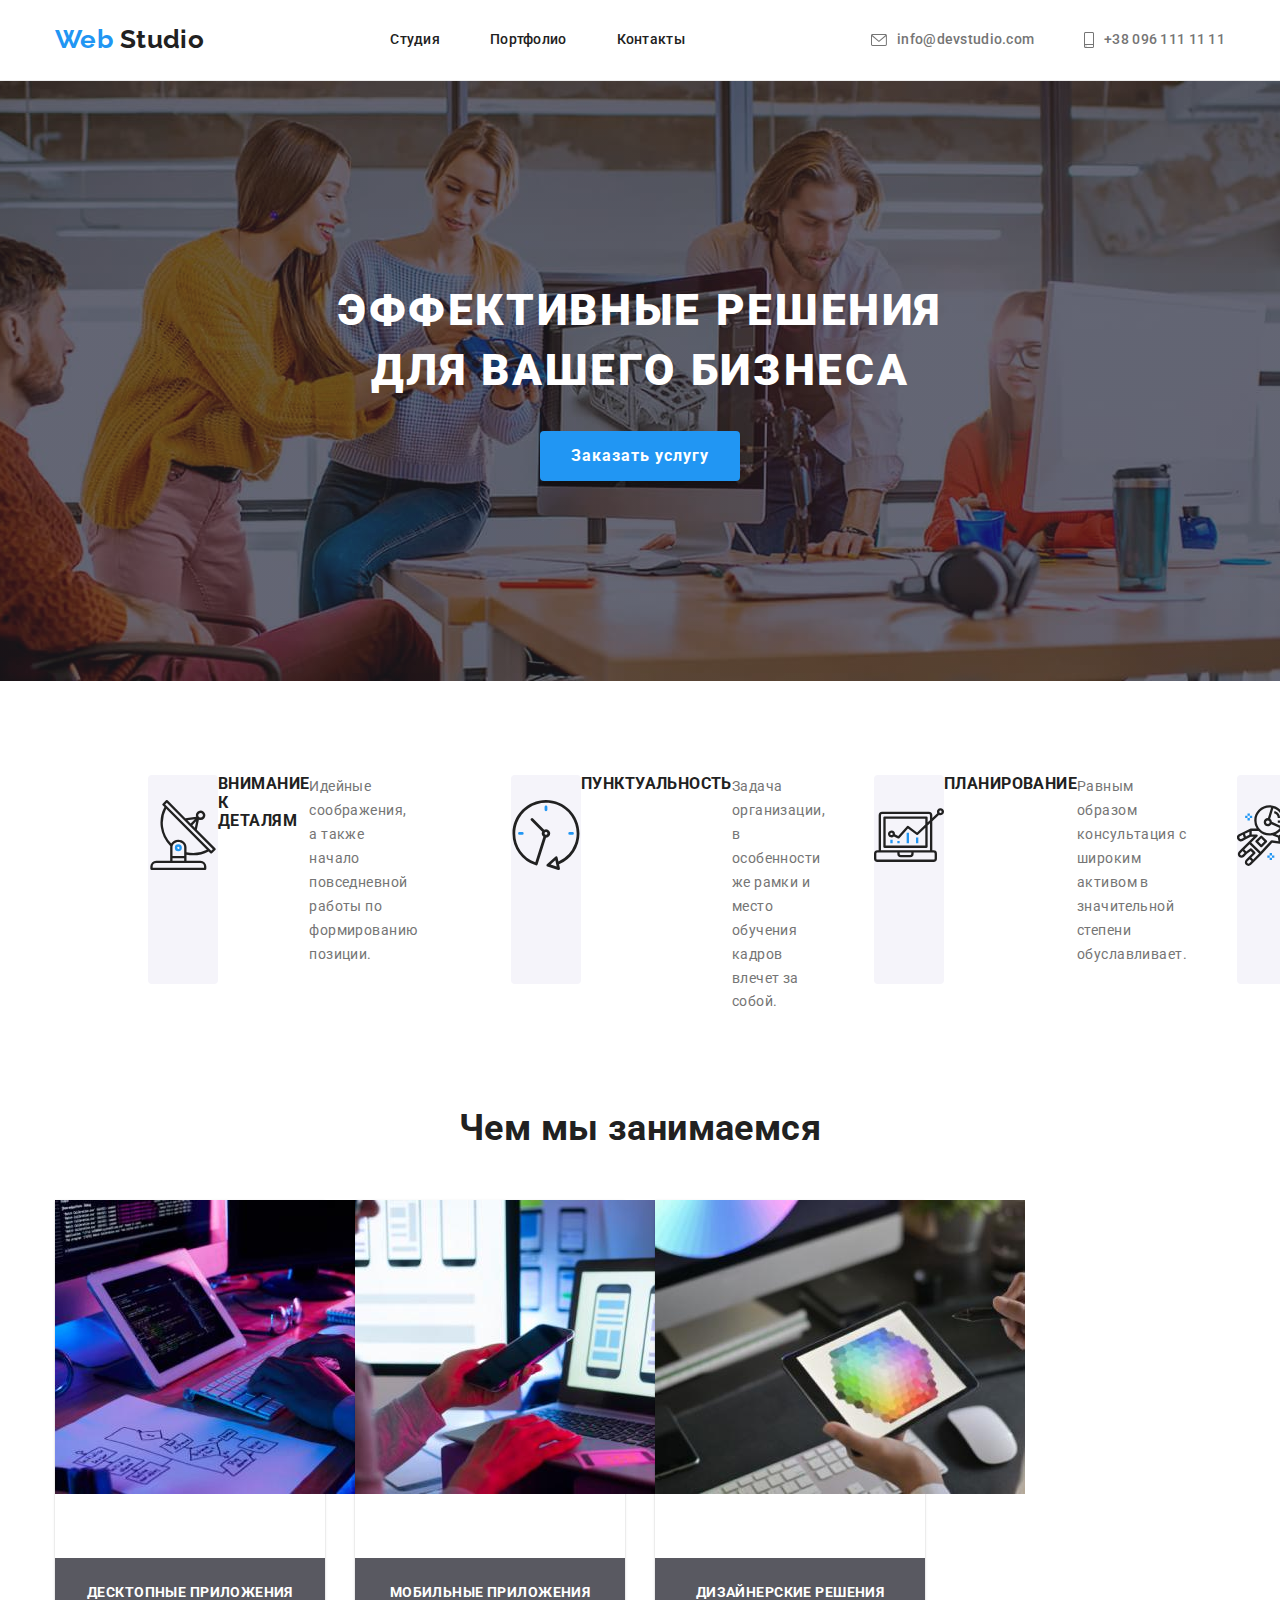
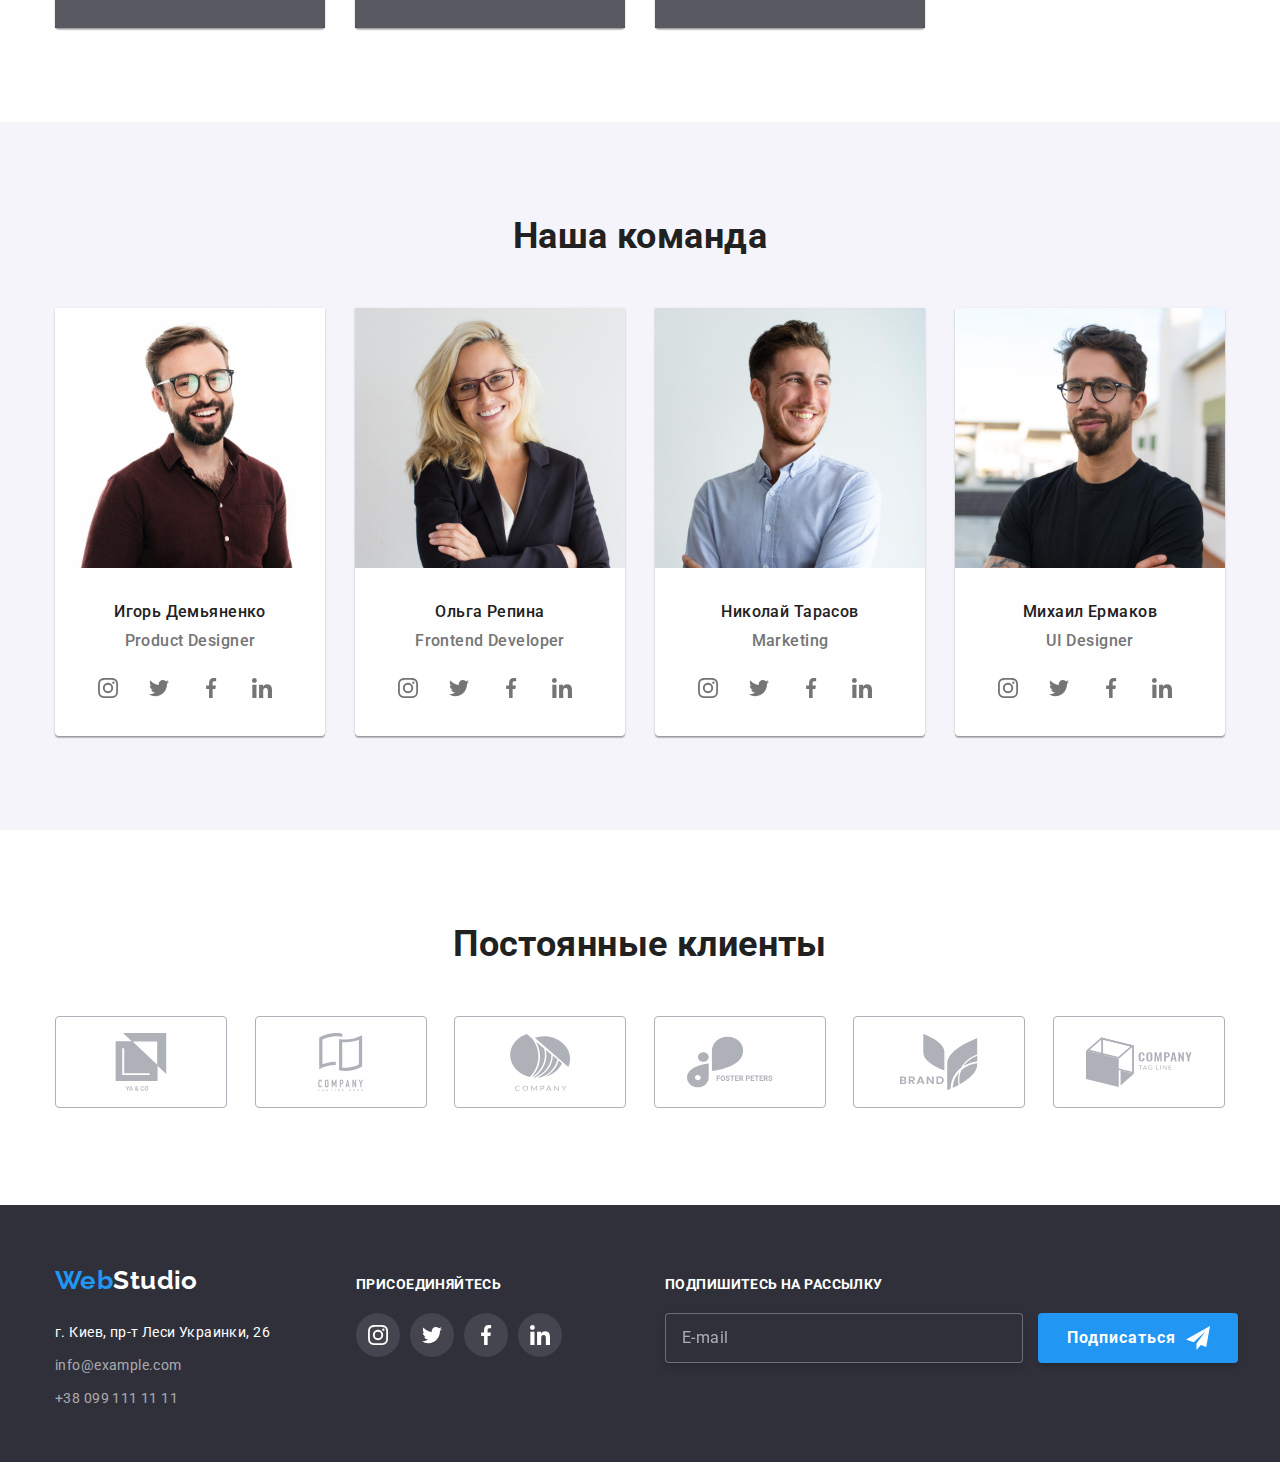
==== commit 4cb7e6f1: "+" ====
--- a/index.html
+++ b/index.html
@@ -150,51 +150,51 @@
       <section class="no-margin section">
         <div class="container">
           <h2 class="visually-hidden">Рекомендации для бизнеса</h2>
-          <ul class="section-first no-margin">
-            <li class="navigation-header__item">
-              <div class="list-section-first">
-                <svg class="icon-list">
+          <ul class="section-recomendation no-margin">
+            <li class="section-recomendation__item">
+              <div class="section-recomendation__list">
+                <svg class="section-recomendation__icon">
                   <use href="./images/icons.svg#icon-antenna"></use>
                 </svg>
               </div>
-              <h3 class="section-text">Внимание к деталям</h3>
-              <p class="section-title">
+              <h3 class="section-recomendation__title">Внимание к деталям</h3>
+              <p class="section-recomendation__text">
                 Идейные соображения, а также начало повседневной работы по
                 формированию позиции.
               </p>
             </li>
-            <li class="navigation-header__item">
-              <div class="list-section-first">
-                <svg class="icon-list">
+            <li class="section-recomendation__item">
+              <div class="section-recomendation__list">
+                <svg class="section-recomendation__icon">
                   <use href="./images/icons.svg#icon-clock"></use>
                 </svg>
               </div>
-              <h3 class="section-text">Пунктуальность</h3>
-              <p class="section-title">
+              <h3 class="section-recomendation__title">Пунктуальность</h3>
+              <p class="section-recomendation__text">
                 Задача организации, в особенности же рамки и место обучения
                 кадров влечет за собой.
               </p>
             </li>
-            <li class="navigation-header__item">
-              <div class="list-section-first">
-                <svg class="icon-list">
+            <li class="section-recomendation__item">
+              <div class="section-recomendation__list">
+                <svg class="section-recomendation__icon">
                   <use href="./images/icons.svg#icon-diagram"></use>
                 </svg>
               </div>
-              <h3 class="section-text">Планирование</h3>
-              <p class="section-title">
+              <h3 class="section-recomendation__title">Планирование</h3>
+              <p class="section-recomendation__text">
                 Равным образом консультация с широким активом в значительной
                 степени обуславливает.
               </p>
             </li>
-            <li class="navigation-header__item">
-              <div class="list-section-first">
-                <svg class="icon-list">
+            <li class="section-recomendation__item">
+              <div class="section-recomendation__list">
+                <svg class="section-recomendation__icon">
                   <use href="./images/icons.svg#icon-astronaut"></use>
                 </svg>
               </div>
-              <h3 class="section-text">Современные технологии</h3>
-              <p class="section-title">
+              <h3 class="section-recomendation__title">Современные технологии</h3>
+              <p class="section-recomendation__text">
                 Значимость этих проблем настолько очевидна, что реализация
                 плановых заданий.
               </p>
@@ -203,31 +203,31 @@
 
           <!--секция команда компании-->
           <div class="section-second">
-            <h2 class="section-comand">Чем мы занимаемся</h2>
-            <ul class="no-margin list-section-second">
-              <li class="navigation-header__item">
+            <h2 class="section-second__title">Чем мы занимаемся</h2>
+            <ul class="section-second__list no-margin">
+              <li class="section-second__item">
                 <img
                   src="./images/box1.jpg"
                   width="370"
                   alt="чем мы занимаемся"
                 />
-                <p class="second-background">Десктопные приложения</p>
-              </li>
-              <li class="navigation-header__item">
+                <p class="section-second__text">Десктопные приложения</p>
+              </li>
+              <li class="section-second__item">
                 <img
                   src="./images/box2.jpg"
                   width="370"
                   alt="чем мы занимаемся"
                 />
-                <p class="second-background">Мобильные приложения</p>
-              </li>
-              <li class="navigation-header__item">
+                <p class="section-second__text">Мобильные приложения</p>
+              </li>
+              <li class="section-second__item">
                 <img
                   src="./images/box3.jpg"
                   width="370"
                   alt="чем мы занимаемся"
                 />
-                <p class="second-background">Дизайнерские решения</p>
+                <p class="section-second__text">Дизайнерские решения</p>
               </li>
             </ul>
           </div>
@@ -236,128 +236,128 @@
 
       <section class="section command">
         <div class="container">
-          <h2 class="section-comand">Наша команда</h2>
-          <ul class="list-comand no-margin">
-            <li class="navigation-header__item">
+          <h2 class="section-second__title">Наша команда</h2>
+          <ul class="section-second__list no-margin">
+            <li class="section-second__item">
               <img src="./images/img-2.jpg" width="270" alt="Наша команда" />
-              <h3 class="comand-name">Игорь Демьяненко</h3>
-              <p lang="en" class="comand-prof">Product Designer</p>
+              <h3 class="section-second__name">Игорь Демьяненко</h3>
+              <p lang="en" class="section-second__prof">Product Designer</p>
               <ul class="social">
-                <li class="social-box">
-                  <a href="" class="social-link"
-                    ><svg class="social-icon" width="20" height="20">
+                <li class="social__area">
+                  <a href="" class="social__link"
+                    ><svg class="social__icon" width="20" height="20">
                       <use href="./images/icons.svg#icon-instagram"></use></svg
                   ></a>
                 </li>
-                <li class="social-box">
-                  <a href="" class="social-link"
-                    ><svg class="social-icon" width="20" height="20">
+                <li class="social__area">
+                  <a href="" class="social__link"
+                    ><svg class="social__icon" width="20" height="20">
                       <use href="./images/icons.svg#icon-twitter"></use></svg
                   ></a>
                 </li>
-                <li class="social-box">
-                  <a href="" class="social-link"
-                    ><svg class="social-icon" width="20" height="20">
+                <li class="social__area">
+                  <a href="" class="social__link"
+                    ><svg class="social__icon" width="20" height="20">
                       <use href="./images/icons.svg#icon-facebook"></use></svg
                   ></a>
                 </li>
-                <li class="social-box">
-                  <a class="social-link" href=""
-                    ><svg class="social-icon" width="20" height="20">
+                <li class="social__area">
+                  <a class="social__link" href=""
+                    ><svg class="social__icon" width="20" height="20">
                       <use href="./images/icons.svg#icon-linkedin"></use></svg
                   ></a>
                 </li>
               </ul>
             </li>
 
-            <li class="navigation-header__item">
+            <li class="section-second__item">
               <img src="./images/img-3.jpg" width="270" alt="Наша команда" />
-              <h3 class="comand-name">Ольга Репина</h3>
-              <p lang="en" class="comand-prof">Frontend Developer</p>
+              <h3 class="section-second__name">Ольга Репина</h3>
+              <p lang="en" class="section-second__prof">Frontend Developer</p>
               <ul class="social">
-                <li class="social-box">
-                  <a href="" class="social-link"
-                    ><svg class="social-icon" width="20" height="20">
+                <li class="social__area">
+                  <a href="" class="social__link"
+                    ><svg class="social__icon" width="20" height="20">
                       <use href="./images/icons.svg#icon-instagram"></use></svg
                   ></a>
                 </li>
-                <li class="social-box">
-                  <a href="" class="social-link"
-                    ><svg class="social-icon" width="20" height="20">
+                <li class="social__area">
+                  <a href="" class="social__link"
+                    ><svg class="social__icon" width="20" height="20">
                       <use href="./images/icons.svg#icon-twitter"></use></svg
                   ></a>
                 </li>
-                <li class="social-box">
-                  <a href="" class="social-link"
-                    ><svg class="social-icon" width="20" height="20">
+                <li class="social__area">
+                  <a href="" class="social__link"
+                    ><svg class="social__icon" width="20" height="20">
                       <use href="./images/icons.svg#icon-facebook"></use></svg
                   ></a>
                 </li>
-                <li class="social-box">
-                  <a href="" class="social-link"
-                    ><svg class="social-icon" width="20" height="20">
+                <li class="social__area">
+                  <a href="" class="social__link"
+                    ><svg class="social__icon" width="20" height="20">
                       <use href="./images/icons.svg#icon-linkedin"></use></svg
                   ></a>
                 </li>
               </ul>
             </li>
-            <li class="navigation-header__item">
+            <li class="section-second__item">
               <img src="./images/img-4.jpg" width="270" alt="Наша команда" />
-              <h3 class="comand-name">Николай Тарасов</h3>
-              <p lang="en" class="comand-prof">Marketing</p>
+              <h3 class="section-second__name">Николай Тарасов</h3>
+              <p lang="en" class="section-second__prof">Marketing</p>
               <ul class="social">
-                <li class="social-box">
-                  <a href="" class="social-link"
-                    ><svg class="social-icon" width="20" height="20">
+                <li class="social__area">
+                  <a href="" class="social__link"
+                    ><svg class="social__icon" width="20" height="20">
                       <use href="./images/icons.svg#icon-instagram"></use></svg
                   ></a>
                 </li>
-                <li class="social-box">
-                  <a href="" class="social-link"
-                    ><svg class="social-icon" width="20" height="20">
+                <li class="social__area">
+                  <a href="" class="social__link"
+                    ><svg class="social__icon" width="20" height="20">
                       <use href="./images/icons.svg#icon-twitter"></use></svg
                   ></a>
                 </li>
-                <li class="social-box">
-                  <a href="" class="social-link"
-                    ><svg class="social-icon" width="20" height="20">
+                <li class="social__area">
+                  <a href="" class="social__link"
+                    ><svg class="social__icon" width="20" height="20">
                       <use href="./images/icons.svg#icon-facebook"></use></svg
                   ></a>
                 </li>
-                <li class="social-box">
-                  <a href="" class="social-link"
-                    ><svg class="social-icon" width="20" height="20">
+                <li class="social__area">
+                  <a href="" class="social__link"
+                    ><svg class="social__icon" width="20" height="20">
                       <use href="./images/icons.svg#icon-linkedin"></use></svg
                   ></a>
                 </li>
               </ul>
             </li>
-            <li class="navigation-header__item">
+            <li class="section-second__item">
               <img src="./images/img-5.jpg" width="270" alt="Наша команда" />
-              <h3 class="comand-name">Михаил Ермаков</h3>
-              <p lang="en" class="comand-prof">UI Designer</p>
+              <h3 class="section-second__name">Михаил Ермаков</h3>
+              <p lang="en" class="section-second__prof">UI Designer</p>
               <ul class="social">
-                <li class="social-box">
-                  <a href="" class="social-link"
-                    ><svg class="social-icon" width="20" height="20">
+                <li class="social__area">
+                  <a href="" class="social__link"
+                    ><svg class="social__icon" width="20" height="20">
                       <use href="./images/icons.svg#icon-instagram"></use></svg
                   ></a>
                 </li>
-                <li class="social-box">
-                  <a href="" class="social-link"
-                    ><svg class="social-icon" width="20" height="20">
+                <li class="social__area">
+                  <a href="" class="social__link"
+                    ><svg class="social__icon" width="20" height="20">
                       <use href="./images/icons.svg#icon-twitter"></use></svg
                   ></a>
                 </li>
-                <li class="social-box">
-                  <a href="" class="social-link"
-                    ><svg class="social-icon" width="20" height="20">
+                <li class="social__area">
+                  <a href="" class="social__link"
+                    ><svg class="social__icon" width="20" height="20">
                       <use href="./images/icons.svg#icon-facebook"></use></svg
                   ></a>
                 </li>
-                <li class="social-box">
-                  <a href="" class="social-link"
-                    ><svg class="social-icon" width="20" height="20">
+                <li class="social__area">
+                  <a href="" class="social__link"
+                    ><svg class="social__icon" width="20" height="20">
                       <use href="./images/icons.svg#icon-linkedin"></use></svg
                   ></a>
                 </li>
@@ -368,7 +368,7 @@
       </section>
       <section class="section">
         <div class="container">
-          <h2 class="section-comand">Постоянные клиенты</h2>
+          <h2 class="section-second__title">Постоянные клиенты</h2>
           <ul class="no-margin company">
             <li class="company-icon">
               <a href=""
--- a/css/main.min.css
+++ b/css/main.min.css
@@ -1,2 +1,2 @@
-:root{--primary-text-color: #212121;--hero-hover: #212121;--primary-background-color: #ffffff;--text-hero-footer: #ffffff;--footer-background-color: #2f303a;--link: #2196f3;--style-footer-logo: #2196f3;--navig-footer: rgba(255, 255, 255, 0.6);--button-portfolio: #f5f4fa;--command-background: #f5f4fa;--section-comand-portfolio-navig-text: #757575;--time-animation: 250ms;--cibic-animation: cubic-bezier(0.4, 0, 0.2, 1)}.container{margin-left:auto;margin-right:auto;width:1200px}.visually-hidden{position:absolute;white-space:nowrap;width:1px;height:1px;overflow:hidden;border:0;padding:0;clip:rect(0 0 0 0);clip-path:inset(50%);margin:-1px}h1,h2,h3,h4,h5,p{margin-top:0;margin-bottom:0}.no-padding{padding-top:0;padding-bottom:0}.no-margin{margin-top:0;margin-bottom:0}ul{list-style:none}a{text-decoration:none}body{background-color:var(--primary-background-color);color:var(--primary-text-color);font-family:"Roboto", sans-serif;font-size:14px;line-height:1.19;letter-spacing:0.03em}.page-header{border-bottom:1px solid #ececec}.page-header .container{display:flex;align-items:center}.navigation-header{display:flex;margin-left:93px;margin-right:auto;padding:0;margin-top:0;margin-bottom:0}.navigation-header .navigation-header__item+.navigation-header__item{margin-left:50px}.navigation-header .navigation-header__link:focus::after,.navigation-header .navigation-header__link:hover::after,.navigation-header .navigation-header__link:active::after{display:block;transform:scalex(1)}.navigation-header .navigation-header__link{display:block;position:relative;margin:0;color:var(--primary-text-color);font-weight:500;line-height:1.14;letter-spacing:0.02em;padding-top:32px;padding-bottom:32px;transition-property:color;transition-duration:var(--time-animation);transition-timing-function:var(--cibic-animation)}.navigation-header .navigation-header__link::after{content:"";position:absolute;display:block;width:100%;height:5px;background-color:var(--link);bottom:0;border-radius:2px;transform:scalex(0);transition-property:transform;transition-duration:var(--time-animation);transition-timing-function:var(--cibic-animation)}.navigation-header .navigation-header__link{display:block;position:relative;margin:0;color:var(--primary-text-color);font-weight:500;line-height:1.14;letter-spacing:0.02em;padding-top:32px;padding-bottom:32px;transition-property:color;transition-duration:var(--time-animation);transition-timing-function:var(--cibic-animation)}.navigation-header__link:hover,.navigation-header__link:focus{color:var(--link)}.header-contacts{display:flex;margin-right:15px;margin-left:auto;padding-left:0;margin-top:0;margin-bottom:0}.header-contacts .header-contacts__item+.header-contacts__item{margin-left:50px}.header-contacts__link{font-weight:500;line-height:1.14;letter-spacing:0.02em;padding-top:32px;padding-bottom:32px;color:var(--section-comand-portfolio-navig-text);transition-property:color;transition-duration:var(--time-animation);transition-timing-function:var(--cibic-animation)}.header-contacts__link:hover,.header-contacts__link:focus{color:var(--link)}.header-contacts .header-contacts__link{display:flex;align-items:center}.header-contacts__mail-icon{width:16px;height:12px;fill:currentColor;margin-right:10px;transition-property:fill;transition-duration:var(--time-animation);transition-timing-function:var(--cibic-animation)}.header-contacts__mail-icon:hover,.header-contacts__mail-icon:focus{fill:var(--link)}.header-contacts__tell-icon{width:10px;height:16px;margin-right:10px;fill:currentColor}.header-contacts__tell-icon:hover,.header-contacts__tell-icon:focus{fill:var(--link)}.logo1{display:inline-block;margin-top:24px;margin-bottom:25px;margin-right:auto;margin-left:15px;color:var(--style-footer-logo);font-family:"Raleway", sans-serif;font-weight:700;font-size:26px;text-decoration:none}.logo2{color:var(--primary-text-color);font-family:"Raleway", sans-serif;font-weight:700;font-size:26px}.section-hero{text-align:center;background-color:var(--footer-background-color)}.section-hero__area{max-width:1600px;height:600px;margin-left:auto;margin-right:auto;background-image:linear-gradient(to right, rgba(47,48,58,0.4), rgba(47,48,58,0.4)),url(../images/bg.jpg);background-repeat:no-repeat;background-position:center;background-size:cover}.section-hero__text{color:var(--text-hero-footer);padding-top:200px;padding-bottom:30px;font-weight:900;font-size:44px;line-height:1.36;letter-spacing:0.06em;text-transform:uppercase}.section-hero__button{display:inline-block;font-family:inherit;text-align:center;color:var(--text-hero-footer);background-color:var(--link);width:200px;height:50px;font-weight:700;font-size:16px;line-height:1.88;align-items:center;letter-spacing:0.06em;cursor:pointer;border:none;box-shadow:0px 4px 4px rgba(0,0,0,0.15);border-radius:4px;transition-property:color;transition-duration:var(--time-animation);transition-timing-function:var(--cibic-animation)}.section-hero__button:hover{color:var(--hero-hover)}.page-modalka{position:fixed;top:0;left:0;width:100%;height:100%;background-color:rgba(0,0,0,0.2);opacity:1;transition-property:opacity;transition-duration:250ms;transition-timing-function:var(--cibic-animation);z-index:1}.page-modalka.is-hidden{opacity:0;pointer-events:none}.modalka-windows{position:absolute;left:50%;top:50%;transform:scale(0.9) translate(-50%, -50%);width:528px;height:581px;background-color:var(--primary-background-color);box-shadow:0px 1px 3px rgba(0,0,0,0.12),0px 1px 1px rgba(0,0,0,0.14),0px 2px 1px rgba(0,0,0,0.2);border-radius:4px;z-index:2}.page-modalka.is-hidden .modalka-windows{transform:scale(0.9) translate(-50%, -50%)}.modalka-windows__close{display:flex;justify-content:center;align-items:center;width:30px;height:30px;border:1px solid rgba(0,0,0,0.1);border-radius:50%;margin-top:8px;margin-right:8px;margin-left:auto;margin-bottom:auto}.modalka-windows__icon{display:flex;align-items:center;justify-content:center;fill:var(--primary-text-color)}.modalka-windows__icon:hover,.modalka-windows__icon:focus{fill:var(--link)}.modalka-info{display:block;padding:0px 40px 40px 40px}.modalka-info__text{display:block;padding-bottom:12px;font-weight:bold;font-size:20px;line-height:1.15;text-align:center}.modalka-info__form{position:relative;display:block;padding-bottom:10px;transition-property:border-color}.modalka-info__name{display:block;text-align:left;padding-bottom:4px;font-size:12px;line-height:1.16;letter-spacing:0.01em;color:var(--section-comand-portfolio-navig-text)}.modalka-info__comment{display:block;padding:12px 16px 12px 16px;width:100%;height:120px;border-radius:4px;resize:none}.modalka-info__comment::placeholder{font-family:Roboto;font-style:normal;font-weight:normal;font-size:14px;line-height:1.14;letter-spacing:0.01em;color:rgba(117,117,117,0.5)}.modalka-info__input{width:100%;height:40px;padding-left:42px;border:1px solid rgba(33,33,33,0.2);border-radius:4px;transition-property:border-color;transition-duration:var(--time-animation);transition-timing-function:var(--cibic-animation)}.modalka-info__input:focus{outline:none}.modalka-info__input:focus:not(:placeholder-shown){border:1px solid var(--link)}.modalka-info__icon{position:absolute;left:12px;top:29px;fill:var(--primary-text-color);transition-property:fill;transition-duration:var(--time-animation);transition-timing-function:var(--cibic-animation)}.modalka-info__input:focus:not(:placeholder-shown)+.modalka-info__icon{fill:var(--link)}.modalka-info__conditions{position:absolute;margin-top:20px;font-style:normal;font-weight:normal;font-size:14px;line-height:1.71;letter-spacing:0.03em;color:var(--section-comand-portfolio-navig-text);appearance:none}.modalka-info__chek{position:absolute;display:inline-flex;align-items:center;justify-content:center;left:0px;border:3px solid black;border-radius:2px;top:4.5px;width:16px;height:15px;margin-top:20px}.modalka-info__conditions:checked+.modalka-info__chek{top:4.5px;width:16px;height:15px;background-color:var(--link);border-radius:4px;border-color:var(--link)}.modalka-info__agreement{display:inline-block;padding-top:20px;font-size:14px;line-height:1.71;letter-spacing:0.03em;color:var(--section-comand-portfolio-navig-text)}.modalka-info__download:hover{border-bottom:0.5px solid var(--link)}.modalka-info__button{margin-top:20px;display:inline-block;font-family:inherit;text-align:center;color:var(--text-hero-footer);background-color:var(--link);width:200px;height:50px;font-weight:700;font-size:16px;line-height:1.88;align-items:center;letter-spacing:0.06em;cursor:pointer;border:none;box-shadow:0px 4px 4px rgba(0,0,0,0.15);border-radius:4px;transition-property:color;transition-duration:var(--time-animation);transition-timing-function:var(--cibic-animation)}.modalka-info__button:hover{color:var(--hero-hover)}textarea{transform:border-color;transition-duration:var(--text-hero-footer);transition-timing-function:var(--cibic-animation)}textarea:focus{outline:none;border-color:var(--link)}.icon-list{display:block;width:70px;height:70px;fill:var(--primary-text-color);margin-left:auto;margin-right:auto}.list-section-first{display:block;width:270px;background-color:var(--command-background);padding-top:25px;padding-bottom:25px;margin-bottom:30px;border-radius:4px}.section-text{padding-bottom:10px;font-weight:700;line-height:1.14;text-transform:uppercase}.section-first{display:flex;justify-content:space-between;margin-left:15px;margin-right:15px;padding-left:0}.section-first .navigation-header__item{width:270px}.section{padding-top:94px;padding-bottom:94px}.section,.section-comand,.comand-name,.comand-name,.button-portfolio,.text-portfolio{color:var(--primary-text-color)}.section-title{color:var(--section-comand-portfolio-navig-text);line-height:1.71}.command{background-color:var(--command-background)}.section-comand{font-weight:700;font-size:36px;line-height:1.16;text-align:center;margin-bottom:50px}.section,.section-comand,.comand-name,.comand-name,.button-portfolio,.text-portfolio{color:var(--primary-text-color)}.list-comand .navigation-header__item{width:270px;height:428px;background-color:var(--primary-background-color);box-shadow:0px 1px 3px rgba(0,0,0,0.12),0px 1px 1px rgba(0,0,0,0.14),0px 2px 1px rgba(0,0,0,0.2);border-radius:0px 0px 4px 4px}.list-comand{display:flex;padding:0;margin-left:15px;margin-right:15px}.list-section-second{margin-left:15px;margin-right:15px}.list-comand .navigation-header__item+.navigation-header__item{margin-left:30px}.section-second{margin-top:94px}.section-second .no-margin{display:flex}.section-second .no-margin .navigation-header__item+.navigation-header__item{margin-left:30px}.section-second>.no-margin{padding-left:0}.comand-name{margin-top:30px;margin-bottom:10px;font-weight:500;font-size:16px;text-align:center}.comand-prof{margin-bottom:16px;font-weight:500;font-size:16px;text-align:center}.comand-prof,.section-portfolio{color:var(--section-comand-portfolio-navig-text)}.social{display:flex;padding-left:0;margin-left:32px;margin-right:32px;margin-bottom:30px;justify-content:space-between;align-items:center}.social-list{display:flex;justify-content:space-between;align-items:center}.social-link{display:flex;height:100%;width:100%;border-radius:50%;justify-content:center;align-items:center;transition-property:background-color;transition-duration:var(--time-animation);transition-timing-function:var(--cibic-animation)}.social-icon{fill:var(--section-comand-portfolio-navig-text);transition-property:fill;transition-duration:var(--time-animation);transition-timing-function:var(--cibic-animation)}.social-box{height:44px;width:44px}.social-box:not(last-child){margin-right:10px}.social-link:hover,.social-link:focus{background-color:var(--link)}.social-link:hover .social-icon,.social-link:focus .social-icon{fill:var(--primary-background-color)}.company{display:flex;justify-content:space-between;padding-left:0;margin-left:15px;margin-right:15px}.company-icon-img{fill:#afb1b8;width:172px;height:92px;border:1px solid #afb1b8;border-radius:4px;padding:16px 32px 16px 32px;transition-property:border-color, fill;transition-duration:var(--time-animation);transition-timing-function:var(--cibic-animation)}.company-icon{display:flex;align-items:center;justify-content:space-evenly}.company-icon-img:hover,.company-icon-img:focus{fill:var(--link);border-color:var(--link)}.list-section-second .navigation-header__item{position:relative;width:370px;height:294px}.second-background{display:flex;justify-content:center;align-items:center;position:absolute;width:100%;height:70px;background-color:rgba(47,48,58,0.8);bottom:0px;right:0;margin:0;font-weight:700;line-height:1.14;text-transform:uppercase;color:var(--primary-background-color)}.page-footer{background-color:var(--footer-background-color)}.page-footer .container{display:flex}.section-footer{padding-bottom:60px;padding-right:70px;margin:0}.section-footer__logo{display:inline-block;margin-top:60px;margin-bottom:25px;margin-right:auto;margin-left:15px;color:var(--style-footer-logo);font-family:"Raleway", sans-serif;font-weight:700;font-size:26px;text-decoration:none}.section-footer__logo2{color:var(--text-hero-footer)}.footer-address{display:block;width:231px;height:81px;font-style:normal;margin-right:auto;margin-left:15px}.footer-address--no-padding-margin{margin:0;padding:0}.footer-address__item+.footer-address__item{padding-top:9px}.footer-address__map{line-height:1.71;color:var(--text-hero-footer);transition-property:color;transition-duration:var(--time-animation);transition-timing-function:var(--cibic-animation)}.footer-address__map:hover,.footer-address__map:focus{color:var(--link)}.footer-address__contacts{color:var(--navig-footer);line-height:1.71;transition-property:color;transition-duration:var(--time-animation);transition-timing-function:var(--cibic-animation)}.footer-address__contacts:hover,.footer-address__contacts:focus{color:var(--link)}.social-text-footer{display:inline-block;font-weight:bold;font-size:14px;margin-top:72px;line-height:1.14;text-transform:uppercase;color:var(--primary-background-color)}.footer-social{display:flex;padding-left:0;margin-left:0;margin-right:auto;margin-top:20px;margin-bottom:100px;justify-content:space-between;align-items:center}.footer-social__item{height:44px;width:44px;background-color:rgba(255,255,255,0.1);border-radius:50%}.footer-social__item:not(last-child){margin-right:10px}.footer-social__link{display:flex;height:100%;width:100%;justify-content:center;align-items:center;border-radius:50%;transition-property:background-color;transition-duration:250ms;transition-timing-function:var(--cibic-animation)}.footer-social__link:hover,.footer-social__link:focus{background-color:var(--link)}.footer-social__icon{fill:var(--primary-background-color)}.page-footer .logo1{margin-right:auto;margin-bottom:20px;font-family:Raleway;font-style:normal;font-weight:bold;font-size:26px;color:var(--style-footer-logo)}.button-portfolio{display:inline-block;background-color:var(--button-portfolio);font-weight:500;font-size:16px;line-height:1.6;text-align:center;letter-spacing:inherit;font-family:"Roboto", sans-serif;border-radius:4px;border:none;cursor:pointer;padding:6px 22px 6px 22px;transition-property:background-color, box-shadow, color;transition-duration:var(--time-animation);transition-timing-function:var(--cibic-animation)}.button-portfolio:hover,.button-portfolio:focus{background-color:var(--link);box-shadow:0px 4px 4px rgba(0,0,0,0.25);color:var(--primary-background-color);color:var(--primary-background-color)}.button-portfolio:hover{color:var(--text-hero-footer)}.text-portfolio{font-weight:700;font-size:18px;line-height:2;letter-spacing:0.06em;margin-bottom:4px}.section-portfolio{font-size:16px;line-height:1.88}.address{display:block;width:231px;height:81px;font-style:normal;margin-right:auto;margin-left:15px}.address .navigation-header__item+.navigation-header__item{padding-top:9px}.logo2-footer{color:var(--text-hero-footer)}.no-padding-margin-footer{margin:0;padding:0}.section-footer{padding-bottom:60px;padding-right:70px;margin:0}.footer-style .logo1{margin-right:auto;margin-bottom:20px;font-family:Raleway;font-style:normal;font-weight:bold;font-size:26px;color:var(--style-footer-logo)}.container{margin-left:auto;margin-right:auto;width:1200px}.portfolio-picture{display:flex;flex-wrap:wrap;text-align:left;padding-left:15px;padding-right:15px}.portfolio-picture .item-flex{position:relative;width:calc((100% - 60px) / 3);margin-right:30px;margin-bottom:30px;display:block;border:1px solid #eeeeee;transition-property:box-shadow;transition-duration:var(--time-animation);transition-timing-function:var(--cibic-animation)}.card-list{display:block;position:relative;width:370px;height:294px;overflow:hidden}.card-bg{display:block;position:absolute;font-weight:400;font-size:18px;line-height:1.56;color:var(--primary-background-color);top:0;left:0;right:0;width:370px;height:294px;padding:63px 24px 63px 24px;background-color:rgba(33,150,243,0.9);transform:translateY(100%);transition-property:transform;transition-duration:var(--time-animation);transition-timing-function:var(--cibic-animation)}.portfolio-picture .item-flex:hover{box-shadow:0px 4px 4px rgba(0,0,0,0.25)}.portfolio-picture .item-flex:focus .card-bg,.portfolio-picture .item-flex:hover .card-bg{transform:translateY(0)}.item-flex-text{display:block;padding-left:24px;padding-top:20px;padding-bottom:20px;padding-right:24px;text-align:left}.portfolio-picture .item-flex:nth-child(3n){margin-right:0}.portfolio-picture .item-flex:nth-last-child(-n+3){margin-bottom:0}.portfolio-button{display:flex;justify-content:center;padding-bottom:50px}.portfolio-button .navigation-header__item+.navigation-header__item{margin-left:8px}.send-container{padding-left:93px}.send-block{display:inline-block;margin-top:20px}.send-block__area{display:inline-flex;padding-left:16px;width:358px;height:50px;border:1px solid rgba(255,255,255,0.3);filter:drop-shadow(0px 4px 4px rgba(0,0,0,0.15));color:var(--primary-background-color);border-radius:4px;background-color:var(--footer-background-color)}.send-block__area::placeholder{display:block;font-size:16px;line-height:1.25;display:flex;align-items:center;letter-spacing:0.03em;color:rgba(255,255,255,0.6)}.send-block__icon{fill:var(--primary-background-color);margin-left:10px;transition-property:fill;transition-duration:var(--time-animation);transition-timing-function:var(--cibic-animation)}.send-block__button:hover .send-block__icon{fill:var(--hero-hover)}.send-block__button{display:inline-flex;justify-content:center;align-content:center;margin-left:12px;font-family:inherit;color:var(--text-hero-footer);background-color:var(--link);width:200px;height:50px;font-weight:700;font-size:16px;line-height:1.88;align-items:center;letter-spacing:0.06em;cursor:pointer;border:none;box-shadow:0px 4px 4px rgba(0,0,0,0.15);border-radius:4px;transition-property:color;transition-duration:var(--time-animation);transition-timing-function:var(--cibic-animation)}.send-block__button:hover{color:var(--hero-hover)}
+:root{--primary-text-color: #212121;--hero-hover: #212121;--primary-background-color: #ffffff;--text-hero-footer: #ffffff;--footer-background-color: #2f303a;--link: #2196f3;--style-footer-logo: #2196f3;--navig-footer: rgba(255, 255, 255, 0.6);--button-portfolio: #f5f4fa;--command-background: #f5f4fa;--section-comand-portfolio-navig-text: #757575;--time-animation: 250ms;--cibic-animation: cubic-bezier(0.4, 0, 0.2, 1)}.container{margin-left:auto;margin-right:auto;width:1200px}.visually-hidden{position:absolute;white-space:nowrap;width:1px;height:1px;overflow:hidden;border:0;padding:0;clip:rect(0 0 0 0);clip-path:inset(50%);margin:-1px}h1,h2,h3,h4,h5,p{margin-top:0;margin-bottom:0}.no-padding{padding-top:0;padding-bottom:0}.no-margin{margin-top:0;margin-bottom:0}ul{list-style:none}a{text-decoration:none}body{background-color:var(--primary-background-color);color:var(--primary-text-color);font-family:"Roboto", sans-serif;font-size:14px;line-height:1.19;letter-spacing:0.03em}.page-header{border-bottom:1px solid #ececec}.page-header .container{display:flex;align-items:center}.navigation-header{display:flex;margin-left:93px;margin-right:auto;padding:0;margin-top:0;margin-bottom:0}.navigation-header .navigation-header__item+.navigation-header__item{margin-left:50px}.navigation-header .navigation-header__link:focus::after,.navigation-header .navigation-header__link:hover::after,.navigation-header .navigation-header__link:active::after{display:block;transform:scalex(1)}.navigation-header .navigation-header__link{display:block;position:relative;margin:0;color:var(--primary-text-color);font-weight:500;line-height:1.14;letter-spacing:0.02em;padding-top:32px;padding-bottom:32px;transition-property:color;transition-duration:var(--time-animation);transition-timing-function:var(--cibic-animation)}.navigation-header .navigation-header__link::after{content:"";position:absolute;display:block;width:100%;height:5px;background-color:var(--link);bottom:0;border-radius:2px;transform:scalex(0);transition-property:transform;transition-duration:var(--time-animation);transition-timing-function:var(--cibic-animation)}.navigation-header .navigation-header__link{display:block;position:relative;margin:0;color:var(--primary-text-color);font-weight:500;line-height:1.14;letter-spacing:0.02em;padding-top:32px;padding-bottom:32px;transition-property:color;transition-duration:var(--time-animation);transition-timing-function:var(--cibic-animation)}.navigation-header__link:hover,.navigation-header__link:focus{color:var(--link)}.header-contacts{display:flex;margin-right:15px;margin-left:auto;padding-left:0;margin-top:0;margin-bottom:0}.header-contacts .header-contacts__item+.header-contacts__item{margin-left:50px}.header-contacts__link{font-weight:500;line-height:1.14;letter-spacing:0.02em;padding-top:32px;padding-bottom:32px;color:var(--section-comand-portfolio-navig-text);transition-property:color;transition-duration:var(--time-animation);transition-timing-function:var(--cibic-animation)}.header-contacts__link:hover,.header-contacts__link:focus{color:var(--link)}.header-contacts .header-contacts__link{display:flex;align-items:center}.header-contacts__mail-icon{width:16px;height:12px;fill:currentColor;margin-right:10px;transition-property:fill;transition-duration:var(--time-animation);transition-timing-function:var(--cibic-animation)}.header-contacts__mail-icon:hover,.header-contacts__mail-icon:focus{fill:var(--link)}.header-contacts__tell-icon{width:10px;height:16px;margin-right:10px;fill:currentColor}.header-contacts__tell-icon:hover,.header-contacts__tell-icon:focus{fill:var(--link)}.logo1{display:inline-block;margin-top:24px;margin-bottom:25px;margin-right:auto;margin-left:15px;color:var(--style-footer-logo);font-family:"Raleway", sans-serif;font-weight:700;font-size:26px;text-decoration:none}.logo2{color:var(--primary-text-color);font-family:"Raleway", sans-serif;font-weight:700;font-size:26px}.section-hero{text-align:center;background-color:var(--footer-background-color)}.section-hero__area{max-width:1600px;height:600px;margin-left:auto;margin-right:auto;background-image:linear-gradient(to right, rgba(47,48,58,0.4), rgba(47,48,58,0.4)),url(../images/bg.jpg);background-repeat:no-repeat;background-position:center;background-size:cover}.section-hero__text{color:var(--text-hero-footer);padding-top:200px;padding-bottom:30px;font-weight:900;font-size:44px;line-height:1.36;letter-spacing:0.06em;text-transform:uppercase}.section-hero__button{display:inline-block;font-family:inherit;text-align:center;color:var(--text-hero-footer);background-color:var(--link);width:200px;height:50px;font-weight:700;font-size:16px;line-height:1.88;align-items:center;letter-spacing:0.06em;cursor:pointer;border:none;box-shadow:0px 4px 4px rgba(0,0,0,0.15);border-radius:4px;transition-property:color;transition-duration:var(--time-animation);transition-timing-function:var(--cibic-animation)}.section-hero__button:hover{color:var(--hero-hover)}.page-modalka{position:fixed;top:0;left:0;width:100%;height:100%;background-color:rgba(0,0,0,0.2);opacity:1;transition-property:opacity;transition-duration:250ms;transition-timing-function:var(--cibic-animation);z-index:1}.page-modalka.is-hidden{opacity:0;pointer-events:none}.modalka-windows{position:absolute;left:50%;top:50%;transform:scale(0.9) translate(-50%, -50%);width:528px;height:581px;background-color:var(--primary-background-color);box-shadow:0px 1px 3px rgba(0,0,0,0.12),0px 1px 1px rgba(0,0,0,0.14),0px 2px 1px rgba(0,0,0,0.2);border-radius:4px;z-index:2}.page-modalka.is-hidden .modalka-windows{transform:scale(0.9) translate(-50%, -50%)}.modalka-windows__close{display:flex;justify-content:center;align-items:center;width:30px;height:30px;border:1px solid rgba(0,0,0,0.1);border-radius:50%;margin-top:8px;margin-right:8px;margin-left:auto;margin-bottom:auto}.modalka-windows__icon{display:flex;align-items:center;justify-content:center;fill:var(--primary-text-color)}.modalka-windows__icon:hover,.modalka-windows__icon:focus{fill:var(--link)}.modalka-info{display:block;padding:0px 40px 40px 40px}.modalka-info__text{display:block;padding-bottom:12px;font-weight:bold;font-size:20px;line-height:1.15;text-align:center}.modalka-info__form{position:relative;display:block;padding-bottom:10px;transition-property:border-color}.modalka-info__name{display:block;text-align:left;padding-bottom:4px;font-size:12px;line-height:1.16;letter-spacing:0.01em;color:var(--section-comand-portfolio-navig-text)}.modalka-info__comment{display:block;padding:12px 16px 12px 16px;width:100%;height:120px;border-radius:4px;resize:none}.modalka-info__comment::placeholder{font-family:Roboto;font-style:normal;font-weight:normal;font-size:14px;line-height:1.14;letter-spacing:0.01em;color:rgba(117,117,117,0.5)}.modalka-info__input{width:100%;height:40px;padding-left:42px;border:1px solid rgba(33,33,33,0.2);border-radius:4px;transition-property:border-color;transition-duration:var(--time-animation);transition-timing-function:var(--cibic-animation)}.modalka-info__input:focus{outline:none}.modalka-info__input:focus:not(:placeholder-shown){border:1px solid var(--link)}.modalka-info__icon{position:absolute;left:12px;top:29px;fill:var(--primary-text-color);transition-property:fill;transition-duration:var(--time-animation);transition-timing-function:var(--cibic-animation)}.modalka-info__input:focus:not(:placeholder-shown)+.modalka-info__icon{fill:var(--link)}.modalka-info__conditions{position:absolute;margin-top:20px;font-style:normal;font-weight:normal;font-size:14px;line-height:1.71;letter-spacing:0.03em;color:var(--section-comand-portfolio-navig-text);appearance:none}.modalka-info__chek{position:absolute;display:inline-flex;align-items:center;justify-content:center;left:0px;border:3px solid black;border-radius:2px;top:4.5px;width:16px;height:15px;margin-top:20px}.modalka-info__conditions:checked+.modalka-info__chek{top:4.5px;width:16px;height:15px;background-color:var(--link);border-radius:4px;border-color:var(--link)}.modalka-info__agreement{display:inline-block;padding-top:20px;font-size:14px;line-height:1.71;letter-spacing:0.03em;color:var(--section-comand-portfolio-navig-text)}.modalka-info__download:hover{border-bottom:0.5px solid var(--link)}.modalka-info__button{margin-top:20px;display:inline-block;font-family:inherit;text-align:center;color:var(--text-hero-footer);background-color:var(--link);width:200px;height:50px;font-weight:700;font-size:16px;line-height:1.88;align-items:center;letter-spacing:0.06em;cursor:pointer;border:none;box-shadow:0px 4px 4px rgba(0,0,0,0.15);border-radius:4px;transition-property:color;transition-duration:var(--time-animation);transition-timing-function:var(--cibic-animation)}.modalka-info__button:hover{color:var(--hero-hover)}textarea{transform:border-color;transition-duration:var(--text-hero-footer);transition-timing-function:var(--cibic-animation)}textarea:focus{outline:none;border-color:var(--link)}.section{padding-top:94px;padding-bottom:94px;color:var(--primary-text-color)}.section-recomendation{display:flex;justify-content:space-between;margin-left:15px;margin-right:15px;padding-left:0}.section-recomendation__item{display:flex;margin-left:93px;margin-right:auto;padding:0;margin-top:0;margin-bottom:0}.section-recomendation .section-recomendation__item{width:270px}.section-recomendation__list{display:block;width:270px;background-color:var(--command-background);padding-top:25px;padding-bottom:25px;margin-bottom:30px;border-radius:4px}.section-recomendation__icon{display:block;width:70px;height:70px;fill:var(--primary-text-color);margin-left:auto;margin-right:auto}.section-recomendation__title{padding-bottom:10px;font-weight:700;line-height:1.14;text-transform:uppercase}.section-recomendation__text{color:var(--section-comand-portfolio-navig-text);line-height:1.71}.command{background-color:var(--command-background)}.section-second__title{font-weight:700;font-size:36px;line-height:1.16;text-align:center;margin-bottom:50px;color:var(--primary-text-color)}.section-second__list{display:flex;padding:0;margin-left:15px;margin-right:15px}.section-second__list .section-second__item{width:270px;height:428px;background-color:var(--primary-background-color);box-shadow:0px 1px 3px rgba(0,0,0,0.12),0px 1px 1px rgba(0,0,0,0.14),0px 2px 1px rgba(0,0,0,0.2);border-radius:0px 0px 4px 4px}.section-second__list .section-second__item+.section-second__item{margin-left:30px}.section-second{margin-top:94px}.section-second .no-margin{display:flex}.section-second .no-margin .section-second__item+.section-second__item{margin-left:30px}.section-second>.no-margin{padding-left:0}.section-second__item{position:relative;width:370px;height:294px}.section-second__text{display:flex;justify-content:center;align-items:center;position:absolute;width:100%;height:70px;background-color:rgba(47,48,58,0.8);bottom:0px;right:0;margin:0;font-weight:700;line-height:1.14;text-transform:uppercase;color:var(--primary-background-color)}.section-second__name{margin-top:30px;margin-bottom:10px;font-weight:500;font-size:16px;text-align:center;color:var(--primary-text-color)}.section-second__prof{margin-bottom:16px;font-weight:500;font-size:16px;text-align:center;color:var(--section-comand-portfolio-navig-text)}.social{display:flex;padding-left:0;margin-left:32px;margin-right:32px;margin-bottom:30px;justify-content:space-between;align-items:center}.social__area{height:44px;width:44px}.social__area:not(last-child){margin-right:10px}.social-list{display:flex;justify-content:space-between;align-items:center}.social__link{display:flex;height:100%;width:100%;border-radius:50%;justify-content:center;align-items:center;transition-property:background-color;transition-duration:var(--time-animation);transition-timing-function:var(--cibic-animation)}.social__link:hover,.social__link:focus{background-color:var(--link)}.social__icon{fill:var(--section-comand-portfolio-navig-text);transition-property:fill;transition-duration:var(--time-animation);transition-timing-function:var(--cibic-animation)}.social__link:hover .social__icon,.social__link:focus .social__icon{fill:var(--primary-background-color)}.company{display:flex;justify-content:space-between;padding-left:0;margin-left:15px;margin-right:15px}.company-icon-img{fill:#afb1b8;width:172px;height:92px;border:1px solid #afb1b8;border-radius:4px;padding:16px 32px 16px 32px;transition-property:border-color, fill;transition-duration:var(--time-animation);transition-timing-function:var(--cibic-animation)}.company-icon{display:flex;align-items:center;justify-content:space-evenly}.company-icon-img:hover,.company-icon-img:focus{fill:var(--link);border-color:var(--link)}.page-footer{background-color:var(--footer-background-color)}.page-footer .container{display:flex}.section-footer{padding-bottom:60px;padding-right:70px;margin:0}.section-footer__logo{display:inline-block;margin-top:60px;margin-bottom:25px;margin-right:auto;margin-left:15px;color:var(--style-footer-logo);font-family:"Raleway", sans-serif;font-weight:700;font-size:26px;text-decoration:none}.section-footer__logo2{color:var(--text-hero-footer)}.footer-address{display:block;width:231px;height:81px;font-style:normal;margin-right:auto;margin-left:15px}.footer-address--no-padding-margin{margin:0;padding:0}.footer-address__item+.footer-address__item{padding-top:9px}.footer-address__map{line-height:1.71;color:var(--text-hero-footer);transition-property:color;transition-duration:var(--time-animation);transition-timing-function:var(--cibic-animation)}.footer-address__map:hover,.footer-address__map:focus{color:var(--link)}.footer-address__contacts{color:var(--navig-footer);line-height:1.71;transition-property:color;transition-duration:var(--time-animation);transition-timing-function:var(--cibic-animation)}.footer-address__contacts:hover,.footer-address__contacts:focus{color:var(--link)}.social-text-footer{display:inline-block;font-weight:bold;font-size:14px;margin-top:72px;line-height:1.14;text-transform:uppercase;color:var(--primary-background-color)}.footer-social{display:flex;padding-left:0;margin-left:0;margin-right:auto;margin-top:20px;margin-bottom:100px;justify-content:space-between;align-items:center}.footer-social__item{height:44px;width:44px;background-color:rgba(255,255,255,0.1);border-radius:50%}.footer-social__item:not(last-child){margin-right:10px}.footer-social__link{display:flex;height:100%;width:100%;justify-content:center;align-items:center;border-radius:50%;transition-property:background-color;transition-duration:250ms;transition-timing-function:var(--cibic-animation)}.footer-social__link:hover,.footer-social__link:focus{background-color:var(--link)}.footer-social__icon{fill:var(--primary-background-color)}.page-footer .logo1{margin-right:auto;margin-bottom:20px;font-family:Raleway;font-style:normal;font-weight:bold;font-size:26px;color:var(--style-footer-logo)}.button-portfolio{display:inline-block;color:var(--primary-text-color);background-color:var(--button-portfolio);font-weight:500;font-size:16px;line-height:1.6;text-align:center;letter-spacing:inherit;font-family:"Roboto", sans-serif;border-radius:4px;border:none;cursor:pointer;padding:6px 22px 6px 22px;transition-property:background-color, box-shadow, color;transition-duration:var(--time-animation);transition-timing-function:var(--cibic-animation)}.button-portfolio:hover,.button-portfolio:focus{background-color:var(--link);box-shadow:0px 4px 4px rgba(0,0,0,0.25);color:var(--primary-background-color);color:var(--primary-background-color)}.button-portfolio:hover{color:var(--text-hero-footer)}.text-portfolio{font-weight:700;font-size:18px;line-height:2;letter-spacing:0.06em;margin-bottom:4px;color:var(--primary-text-color)}.section-portfolio{font-size:16px;line-height:1.88;color:var(--section-comand-portfolio-navig-text)}.address{display:block;width:231px;height:81px;font-style:normal;margin-right:auto;margin-left:15px}.address .navigation-header__item+.navigation-header__item{padding-top:9px}.logo2-footer{color:var(--text-hero-footer)}.no-padding-margin-footer{margin:0;padding:0}.section-footer{padding-bottom:60px;padding-right:70px;margin:0}.footer-style .logo1{margin-right:auto;margin-bottom:20px;font-family:Raleway;font-style:normal;font-weight:bold;font-size:26px;color:var(--style-footer-logo)}.container{margin-left:auto;margin-right:auto;width:1200px}.portfolio-picture{display:flex;flex-wrap:wrap;text-align:left;padding-left:15px;padding-right:15px}.portfolio-picture .item-flex{position:relative;width:calc((100% - 60px) / 3);margin-right:30px;margin-bottom:30px;display:block;border:1px solid #eeeeee;transition-property:box-shadow;transition-duration:var(--time-animation);transition-timing-function:var(--cibic-animation)}.card-list{display:block;position:relative;width:370px;height:294px;overflow:hidden}.card-bg{display:block;position:absolute;font-weight:400;font-size:18px;line-height:1.56;color:var(--primary-background-color);top:0;left:0;right:0;width:370px;height:294px;padding:63px 24px 63px 24px;background-color:rgba(33,150,243,0.9);transform:translateY(100%);transition-property:transform;transition-duration:var(--time-animation);transition-timing-function:var(--cibic-animation)}.portfolio-picture .item-flex:hover{box-shadow:0px 4px 4px rgba(0,0,0,0.25)}.portfolio-picture .item-flex:focus .card-bg,.portfolio-picture .item-flex:hover .card-bg{transform:translateY(0)}.item-flex-text{display:block;padding-left:24px;padding-top:20px;padding-bottom:20px;padding-right:24px;text-align:left}.portfolio-picture .item-flex:nth-child(3n){margin-right:0}.portfolio-picture .item-flex:nth-last-child(-n+3){margin-bottom:0}.portfolio-button{display:flex;justify-content:center;padding-bottom:50px}.portfolio-button .navigation-header__item+.navigation-header__item{margin-left:8px}.send-container{padding-left:93px}.send-block{display:inline-block;margin-top:20px}.send-block__area{display:inline-flex;padding-left:16px;width:358px;height:50px;border:1px solid rgba(255,255,255,0.3);filter:drop-shadow(0px 4px 4px rgba(0,0,0,0.15));color:var(--primary-background-color);border-radius:4px;background-color:var(--footer-background-color)}.send-block__area::placeholder{display:block;font-size:16px;line-height:1.25;display:flex;align-items:center;letter-spacing:0.03em;color:rgba(255,255,255,0.6)}.send-block__icon{fill:var(--primary-background-color);margin-left:10px;transition-property:fill;transition-duration:var(--time-animation);transition-timing-function:var(--cibic-animation)}.send-block__button:hover .send-block__icon{fill:var(--hero-hover)}.send-block__button{display:inline-flex;justify-content:center;align-content:center;margin-left:12px;font-family:inherit;color:var(--text-hero-footer);background-color:var(--link);width:200px;height:50px;font-weight:700;font-size:16px;line-height:1.88;align-items:center;letter-spacing:0.06em;cursor:pointer;border:none;box-shadow:0px 4px 4px rgba(0,0,0,0.15);border-radius:4px;transition-property:color;transition-duration:var(--time-animation);transition-timing-function:var(--cibic-animation)}.send-block__button:hover{color:var(--hero-hover)}
 /*# sourceMappingURL=main.min.css.map */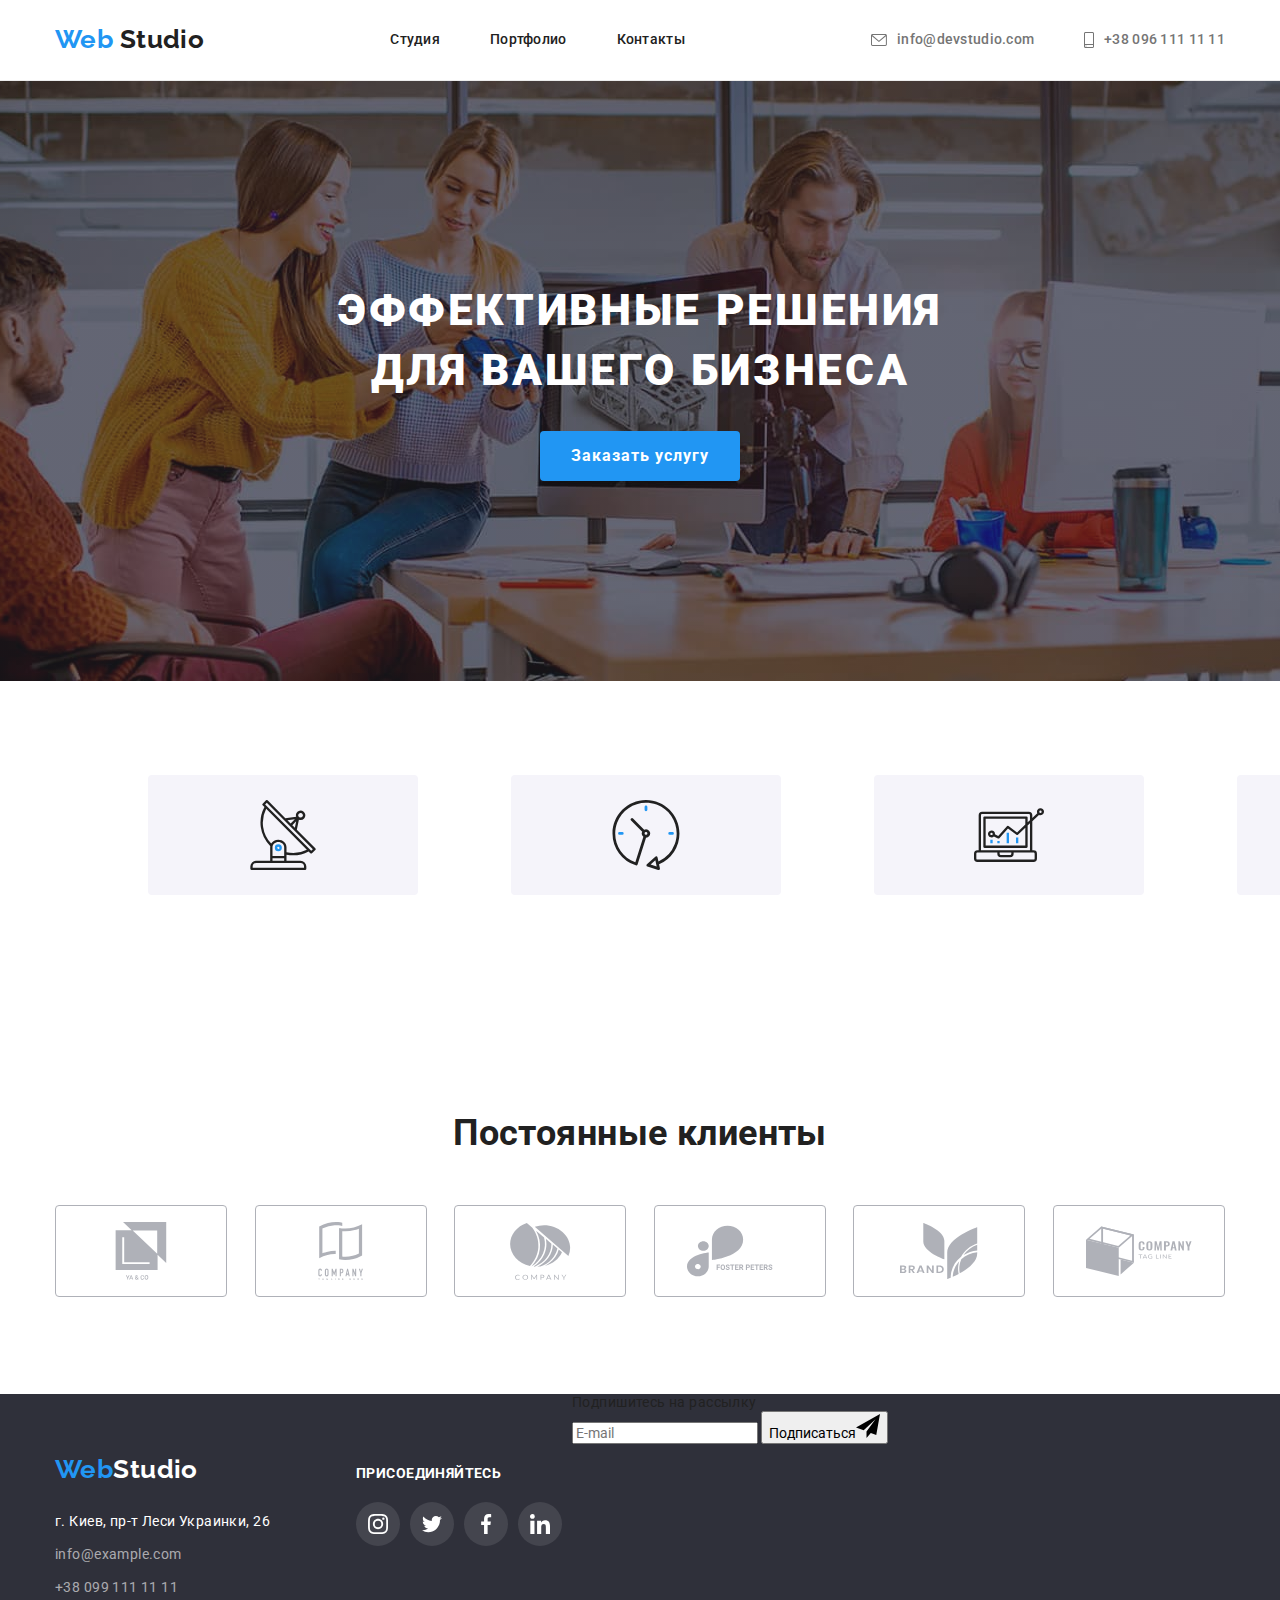
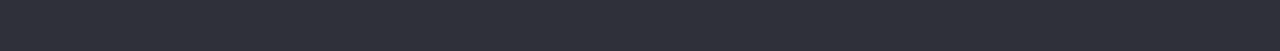
==== commit d0237cf3: "+" ====
--- a/index.html
+++ b/index.html
@@ -157,23 +157,23 @@
                   <use href="./images/icons.svg#icon-antenna"></use>
                 </svg>
               </div>
-              <h3 class="section-recomendation__title">Внимание к деталям</h3>
-              <p class="section-recomendation__text">
+              <!-- <h3 class="section-recomendation__title">Внимание к деталям</h3> -->
+              <!-- <p class="section-recomendation__text">
                 Идейные соображения, а также начало повседневной работы по
                 формированию позиции.
-              </p>
-            </li>
-            <li class="section-recomendation__item">
+              </p> -->
+            </li>
+             <li class="section-recomendation__item">
               <div class="section-recomendation__list">
                 <svg class="section-recomendation__icon">
                   <use href="./images/icons.svg#icon-clock"></use>
                 </svg>
               </div>
-              <h3 class="section-recomendation__title">Пунктуальность</h3>
+              <!-- <h3 class="section-recomendation__title">Пунктуальность</h3>
               <p class="section-recomendation__text">
                 Задача организации, в особенности же рамки и место обучения
                 кадров влечет за собой.
-              </p>
+              </p> -->
             </li>
             <li class="section-recomendation__item">
               <div class="section-recomendation__list">
@@ -181,11 +181,11 @@
                   <use href="./images/icons.svg#icon-diagram"></use>
                 </svg>
               </div>
-              <h3 class="section-recomendation__title">Планирование</h3>
+              <!-- <h3 class="section-recomendation__title">Планирование</h3>
               <p class="section-recomendation__text">
                 Равным образом консультация с широким активом в значительной
                 степени обуславливает.
-              </p>
+              </p> -->
             </li>
             <li class="section-recomendation__item">
               <div class="section-recomendation__list">
@@ -193,16 +193,16 @@
                   <use href="./images/icons.svg#icon-astronaut"></use>
                 </svg>
               </div>
-              <h3 class="section-recomendation__title">Современные технологии</h3>
+              <!-- <h3 class="section-recomendation__title">Современные технологии</h3>
               <p class="section-recomendation__text">
                 Значимость этих проблем настолько очевидна, что реализация
                 плановых заданий.
-              </p>
-            </li>
+              </p> -->
+            </li> 
           </ul>
 
           <!--секция команда компании-->
-          <div class="section-second">
+          <!-- <div class="section-second">
             <h2 class="section-second__title">Чем мы занимаемся</h2>
             <ul class="section-second__list no-margin">
               <li class="section-second__item">
@@ -230,15 +230,15 @@
                 <p class="section-second__text">Дизайнерские решения</p>
               </li>
             </ul>
-          </div>
+          </div> -->
         </div>
       </section>
 
-      <section class="section command">
+      <!-- <section class="section command">
         <div class="container">
           <h2 class="section-second__title">Наша команда</h2>
           <ul class="section-second__list no-margin">
-            <li class="section-second__item">
+            <li class="section-second__card">
               <img src="./images/img-2.jpg" width="270" alt="Наша команда" />
               <h3 class="section-second__name">Игорь Демьяненко</h3>
               <p lang="en" class="section-second__prof">Product Designer</p>
@@ -270,7 +270,7 @@
               </ul>
             </li>
 
-            <li class="section-second__item">
+            <li class="section-second__card">
               <img src="./images/img-3.jpg" width="270" alt="Наша команда" />
               <h3 class="section-second__name">Ольга Репина</h3>
               <p lang="en" class="section-second__prof">Frontend Developer</p>
@@ -301,7 +301,7 @@
                 </li>
               </ul>
             </li>
-            <li class="section-second__item">
+            <li class="section-second__card">
               <img src="./images/img-4.jpg" width="270" alt="Наша команда" />
               <h3 class="section-second__name">Николай Тарасов</h3>
               <p lang="en" class="section-second__prof">Marketing</p>
@@ -332,7 +332,7 @@
                 </li>
               </ul>
             </li>
-            <li class="section-second__item">
+            <li class="section-second__card">
               <img src="./images/img-5.jpg" width="270" alt="Наша команда" />
               <h3 class="section-second__name">Михаил Ермаков</h3>
               <p lang="en" class="section-second__prof">UI Designer</p>
@@ -365,50 +365,50 @@
             </li>
           </ul>
         </div>
-      </section>
+      </section> -->
       <section class="section">
-        <div class="container">
-          <h2 class="section-second__title">Постоянные клиенты</h2>
-          <ul class="no-margin company">
-            <li class="company-icon">
-              <a href=""
-                ><svg class="company-icon-img">
+        <div class="section-company">
+          <h2 class="section-company__title">Постоянные клиенты</h2>
+          <ul class="no-margin section-company__list">
+            <li class="section-company__item">
+              <a href=""
+                ><svg class="section-company__icon">
                   <use href="./images/icons.svg#icon-company-1"></use></svg
               ></a>
             </li>
-            <li class="company-icon">
-              <a href=""
-                ><svg class="company-icon-img">
+            <li class="section-company__item">
+              <a href=""
+                ><svg class="section-company__icon">
                   <use href="./images/icons.svg#icon-company-2"></use></svg
               ></a>
             </li>
-            <li class="company-icon">
-              <a href=""
-                ><svg class="company-icon-img">
+            <li class="section-company__item">
+              <a href=""
+                ><svg class="section-company__icon">
                   <use href="./images/icons.svg#icon-company-3"></use></svg
               ></a>
             </li>
-            <li class="company-icon">
-              <a href=""
-                ><svg class="company-icon-img">
+            <li class="section-company__item">
+              <a href=""
+                ><svg class="section-company__icon">
                   <use href="./images/icons.svg#icon-company-4"></use></svg
               ></a>
             </li>
-            <li class="company-icon">
-              <a href=""
-                ><svg class="company-icon-img">
+            <li class="section-company__item">
+              <a href=""
+                ><svg class="section-company__icon">
                   <use href="./images/icons.svg#icon-company-5"></use></svg
               ></a>
             </li>
-            <li class="company-icon">
-              <a href=""
-                ><svg class="company-icon-img">
+            <li class="section-company__item">
+              <a href=""
+                ><svg class="section-company__icon">
                   <use href="./images/icons.svg#icon-company-6"></use></svg
               ></a>
             </li>
           </ul>
         </div>
-      </section>
+      </section> 
     </main>
 
     <footer class="page-footer">
@@ -470,19 +470,19 @@
             </li>
           </ul>
         </div>
-        <div class="send-container">
-          <span class="social-text-footer">Подпишитесь на рассылку</span>
-          <form class="send-block">
+        <div class="send">
+          <span class="send__title">Подпишитесь на рассылку</span>
+          <form class="send__form">
             <label>
               <input
                 type="email"
                 name="footer-email"
                 placeholder="E-mail"
-                class="send-block__area"
+                class="send__area"
               />
             </label>
-            <button type="submit" class="send-block__button">
-              Подписаться<svg class="send-block__icon" width="24" height="24">
+            <button type="submit" class="send__button">
+              Подписаться<svg class="send__icon" width="24" height="24">
                 <use href="./images/icons.svg#icon-icon-send"></use>
               </svg>
             </button>
--- a/css/main.min.css
+++ b/css/main.min.css
@@ -1,2 +1,2 @@
-:root{--primary-text-color: #212121;--hero-hover: #212121;--primary-background-color: #ffffff;--text-hero-footer: #ffffff;--footer-background-color: #2f303a;--link: #2196f3;--style-footer-logo: #2196f3;--navig-footer: rgba(255, 255, 255, 0.6);--button-portfolio: #f5f4fa;--command-background: #f5f4fa;--section-comand-portfolio-navig-text: #757575;--time-animation: 250ms;--cibic-animation: cubic-bezier(0.4, 0, 0.2, 1)}.container{margin-left:auto;margin-right:auto;width:1200px}.visually-hidden{position:absolute;white-space:nowrap;width:1px;height:1px;overflow:hidden;border:0;padding:0;clip:rect(0 0 0 0);clip-path:inset(50%);margin:-1px}h1,h2,h3,h4,h5,p{margin-top:0;margin-bottom:0}.no-padding{padding-top:0;padding-bottom:0}.no-margin{margin-top:0;margin-bottom:0}ul{list-style:none}a{text-decoration:none}body{background-color:var(--primary-background-color);color:var(--primary-text-color);font-family:"Roboto", sans-serif;font-size:14px;line-height:1.19;letter-spacing:0.03em}.page-header{border-bottom:1px solid #ececec}.page-header .container{display:flex;align-items:center}.navigation-header{display:flex;margin-left:93px;margin-right:auto;padding:0;margin-top:0;margin-bottom:0}.navigation-header .navigation-header__item+.navigation-header__item{margin-left:50px}.navigation-header .navigation-header__link:focus::after,.navigation-header .navigation-header__link:hover::after,.navigation-header .navigation-header__link:active::after{display:block;transform:scalex(1)}.navigation-header .navigation-header__link{display:block;position:relative;margin:0;color:var(--primary-text-color);font-weight:500;line-height:1.14;letter-spacing:0.02em;padding-top:32px;padding-bottom:32px;transition-property:color;transition-duration:var(--time-animation);transition-timing-function:var(--cibic-animation)}.navigation-header .navigation-header__link::after{content:"";position:absolute;display:block;width:100%;height:5px;background-color:var(--link);bottom:0;border-radius:2px;transform:scalex(0);transition-property:transform;transition-duration:var(--time-animation);transition-timing-function:var(--cibic-animation)}.navigation-header .navigation-header__link{display:block;position:relative;margin:0;color:var(--primary-text-color);font-weight:500;line-height:1.14;letter-spacing:0.02em;padding-top:32px;padding-bottom:32px;transition-property:color;transition-duration:var(--time-animation);transition-timing-function:var(--cibic-animation)}.navigation-header__link:hover,.navigation-header__link:focus{color:var(--link)}.header-contacts{display:flex;margin-right:15px;margin-left:auto;padding-left:0;margin-top:0;margin-bottom:0}.header-contacts .header-contacts__item+.header-contacts__item{margin-left:50px}.header-contacts__link{font-weight:500;line-height:1.14;letter-spacing:0.02em;padding-top:32px;padding-bottom:32px;color:var(--section-comand-portfolio-navig-text);transition-property:color;transition-duration:var(--time-animation);transition-timing-function:var(--cibic-animation)}.header-contacts__link:hover,.header-contacts__link:focus{color:var(--link)}.header-contacts .header-contacts__link{display:flex;align-items:center}.header-contacts__mail-icon{width:16px;height:12px;fill:currentColor;margin-right:10px;transition-property:fill;transition-duration:var(--time-animation);transition-timing-function:var(--cibic-animation)}.header-contacts__mail-icon:hover,.header-contacts__mail-icon:focus{fill:var(--link)}.header-contacts__tell-icon{width:10px;height:16px;margin-right:10px;fill:currentColor}.header-contacts__tell-icon:hover,.header-contacts__tell-icon:focus{fill:var(--link)}.logo1{display:inline-block;margin-top:24px;margin-bottom:25px;margin-right:auto;margin-left:15px;color:var(--style-footer-logo);font-family:"Raleway", sans-serif;font-weight:700;font-size:26px;text-decoration:none}.logo2{color:var(--primary-text-color);font-family:"Raleway", sans-serif;font-weight:700;font-size:26px}.section-hero{text-align:center;background-color:var(--footer-background-color)}.section-hero__area{max-width:1600px;height:600px;margin-left:auto;margin-right:auto;background-image:linear-gradient(to right, rgba(47,48,58,0.4), rgba(47,48,58,0.4)),url(../images/bg.jpg);background-repeat:no-repeat;background-position:center;background-size:cover}.section-hero__text{color:var(--text-hero-footer);padding-top:200px;padding-bottom:30px;font-weight:900;font-size:44px;line-height:1.36;letter-spacing:0.06em;text-transform:uppercase}.section-hero__button{display:inline-block;font-family:inherit;text-align:center;color:var(--text-hero-footer);background-color:var(--link);width:200px;height:50px;font-weight:700;font-size:16px;line-height:1.88;align-items:center;letter-spacing:0.06em;cursor:pointer;border:none;box-shadow:0px 4px 4px rgba(0,0,0,0.15);border-radius:4px;transition-property:color;transition-duration:var(--time-animation);transition-timing-function:var(--cibic-animation)}.section-hero__button:hover{color:var(--hero-hover)}.page-modalka{position:fixed;top:0;left:0;width:100%;height:100%;background-color:rgba(0,0,0,0.2);opacity:1;transition-property:opacity;transition-duration:250ms;transition-timing-function:var(--cibic-animation);z-index:1}.page-modalka.is-hidden{opacity:0;pointer-events:none}.modalka-windows{position:absolute;left:50%;top:50%;transform:scale(0.9) translate(-50%, -50%);width:528px;height:581px;background-color:var(--primary-background-color);box-shadow:0px 1px 3px rgba(0,0,0,0.12),0px 1px 1px rgba(0,0,0,0.14),0px 2px 1px rgba(0,0,0,0.2);border-radius:4px;z-index:2}.page-modalka.is-hidden .modalka-windows{transform:scale(0.9) translate(-50%, -50%)}.modalka-windows__close{display:flex;justify-content:center;align-items:center;width:30px;height:30px;border:1px solid rgba(0,0,0,0.1);border-radius:50%;margin-top:8px;margin-right:8px;margin-left:auto;margin-bottom:auto}.modalka-windows__icon{display:flex;align-items:center;justify-content:center;fill:var(--primary-text-color)}.modalka-windows__icon:hover,.modalka-windows__icon:focus{fill:var(--link)}.modalka-info{display:block;padding:0px 40px 40px 40px}.modalka-info__text{display:block;padding-bottom:12px;font-weight:bold;font-size:20px;line-height:1.15;text-align:center}.modalka-info__form{position:relative;display:block;padding-bottom:10px;transition-property:border-color}.modalka-info__name{display:block;text-align:left;padding-bottom:4px;font-size:12px;line-height:1.16;letter-spacing:0.01em;color:var(--section-comand-portfolio-navig-text)}.modalka-info__comment{display:block;padding:12px 16px 12px 16px;width:100%;height:120px;border-radius:4px;resize:none}.modalka-info__comment::placeholder{font-family:Roboto;font-style:normal;font-weight:normal;font-size:14px;line-height:1.14;letter-spacing:0.01em;color:rgba(117,117,117,0.5)}.modalka-info__input{width:100%;height:40px;padding-left:42px;border:1px solid rgba(33,33,33,0.2);border-radius:4px;transition-property:border-color;transition-duration:var(--time-animation);transition-timing-function:var(--cibic-animation)}.modalka-info__input:focus{outline:none}.modalka-info__input:focus:not(:placeholder-shown){border:1px solid var(--link)}.modalka-info__icon{position:absolute;left:12px;top:29px;fill:var(--primary-text-color);transition-property:fill;transition-duration:var(--time-animation);transition-timing-function:var(--cibic-animation)}.modalka-info__input:focus:not(:placeholder-shown)+.modalka-info__icon{fill:var(--link)}.modalka-info__conditions{position:absolute;margin-top:20px;font-style:normal;font-weight:normal;font-size:14px;line-height:1.71;letter-spacing:0.03em;color:var(--section-comand-portfolio-navig-text);appearance:none}.modalka-info__chek{position:absolute;display:inline-flex;align-items:center;justify-content:center;left:0px;border:3px solid black;border-radius:2px;top:4.5px;width:16px;height:15px;margin-top:20px}.modalka-info__conditions:checked+.modalka-info__chek{top:4.5px;width:16px;height:15px;background-color:var(--link);border-radius:4px;border-color:var(--link)}.modalka-info__agreement{display:inline-block;padding-top:20px;font-size:14px;line-height:1.71;letter-spacing:0.03em;color:var(--section-comand-portfolio-navig-text)}.modalka-info__download:hover{border-bottom:0.5px solid var(--link)}.modalka-info__button{margin-top:20px;display:inline-block;font-family:inherit;text-align:center;color:var(--text-hero-footer);background-color:var(--link);width:200px;height:50px;font-weight:700;font-size:16px;line-height:1.88;align-items:center;letter-spacing:0.06em;cursor:pointer;border:none;box-shadow:0px 4px 4px rgba(0,0,0,0.15);border-radius:4px;transition-property:color;transition-duration:var(--time-animation);transition-timing-function:var(--cibic-animation)}.modalka-info__button:hover{color:var(--hero-hover)}textarea{transform:border-color;transition-duration:var(--text-hero-footer);transition-timing-function:var(--cibic-animation)}textarea:focus{outline:none;border-color:var(--link)}.section{padding-top:94px;padding-bottom:94px;color:var(--primary-text-color)}.section-recomendation{display:flex;justify-content:space-between;margin-left:15px;margin-right:15px;padding-left:0}.section-recomendation__item{display:flex;margin-left:93px;margin-right:auto;padding:0;margin-top:0;margin-bottom:0}.section-recomendation .section-recomendation__item{width:270px}.section-recomendation__list{display:block;width:270px;background-color:var(--command-background);padding-top:25px;padding-bottom:25px;margin-bottom:30px;border-radius:4px}.section-recomendation__icon{display:block;width:70px;height:70px;fill:var(--primary-text-color);margin-left:auto;margin-right:auto}.section-recomendation__title{padding-bottom:10px;font-weight:700;line-height:1.14;text-transform:uppercase}.section-recomendation__text{color:var(--section-comand-portfolio-navig-text);line-height:1.71}.command{background-color:var(--command-background)}.section-second__title{font-weight:700;font-size:36px;line-height:1.16;text-align:center;margin-bottom:50px;color:var(--primary-text-color)}.section-second__list{display:flex;padding:0;margin-left:15px;margin-right:15px}.section-second__list .section-second__item{width:270px;height:428px;background-color:var(--primary-background-color);box-shadow:0px 1px 3px rgba(0,0,0,0.12),0px 1px 1px rgba(0,0,0,0.14),0px 2px 1px rgba(0,0,0,0.2);border-radius:0px 0px 4px 4px}.section-second__list .section-second__item+.section-second__item{margin-left:30px}.section-second{margin-top:94px}.section-second .no-margin{display:flex}.section-second .no-margin .section-second__item+.section-second__item{margin-left:30px}.section-second>.no-margin{padding-left:0}.section-second__item{position:relative;width:370px;height:294px}.section-second__text{display:flex;justify-content:center;align-items:center;position:absolute;width:100%;height:70px;background-color:rgba(47,48,58,0.8);bottom:0px;right:0;margin:0;font-weight:700;line-height:1.14;text-transform:uppercase;color:var(--primary-background-color)}.section-second__name{margin-top:30px;margin-bottom:10px;font-weight:500;font-size:16px;text-align:center;color:var(--primary-text-color)}.section-second__prof{margin-bottom:16px;font-weight:500;font-size:16px;text-align:center;color:var(--section-comand-portfolio-navig-text)}.social{display:flex;padding-left:0;margin-left:32px;margin-right:32px;margin-bottom:30px;justify-content:space-between;align-items:center}.social__area{height:44px;width:44px}.social__area:not(last-child){margin-right:10px}.social-list{display:flex;justify-content:space-between;align-items:center}.social__link{display:flex;height:100%;width:100%;border-radius:50%;justify-content:center;align-items:center;transition-property:background-color;transition-duration:var(--time-animation);transition-timing-function:var(--cibic-animation)}.social__link:hover,.social__link:focus{background-color:var(--link)}.social__icon{fill:var(--section-comand-portfolio-navig-text);transition-property:fill;transition-duration:var(--time-animation);transition-timing-function:var(--cibic-animation)}.social__link:hover .social__icon,.social__link:focus .social__icon{fill:var(--primary-background-color)}.company{display:flex;justify-content:space-between;padding-left:0;margin-left:15px;margin-right:15px}.company-icon-img{fill:#afb1b8;width:172px;height:92px;border:1px solid #afb1b8;border-radius:4px;padding:16px 32px 16px 32px;transition-property:border-color, fill;transition-duration:var(--time-animation);transition-timing-function:var(--cibic-animation)}.company-icon{display:flex;align-items:center;justify-content:space-evenly}.company-icon-img:hover,.company-icon-img:focus{fill:var(--link);border-color:var(--link)}.page-footer{background-color:var(--footer-background-color)}.page-footer .container{display:flex}.section-footer{padding-bottom:60px;padding-right:70px;margin:0}.section-footer__logo{display:inline-block;margin-top:60px;margin-bottom:25px;margin-right:auto;margin-left:15px;color:var(--style-footer-logo);font-family:"Raleway", sans-serif;font-weight:700;font-size:26px;text-decoration:none}.section-footer__logo2{color:var(--text-hero-footer)}.footer-address{display:block;width:231px;height:81px;font-style:normal;margin-right:auto;margin-left:15px}.footer-address--no-padding-margin{margin:0;padding:0}.footer-address__item+.footer-address__item{padding-top:9px}.footer-address__map{line-height:1.71;color:var(--text-hero-footer);transition-property:color;transition-duration:var(--time-animation);transition-timing-function:var(--cibic-animation)}.footer-address__map:hover,.footer-address__map:focus{color:var(--link)}.footer-address__contacts{color:var(--navig-footer);line-height:1.71;transition-property:color;transition-duration:var(--time-animation);transition-timing-function:var(--cibic-animation)}.footer-address__contacts:hover,.footer-address__contacts:focus{color:var(--link)}.social-text-footer{display:inline-block;font-weight:bold;font-size:14px;margin-top:72px;line-height:1.14;text-transform:uppercase;color:var(--primary-background-color)}.footer-social{display:flex;padding-left:0;margin-left:0;margin-right:auto;margin-top:20px;margin-bottom:100px;justify-content:space-between;align-items:center}.footer-social__item{height:44px;width:44px;background-color:rgba(255,255,255,0.1);border-radius:50%}.footer-social__item:not(last-child){margin-right:10px}.footer-social__link{display:flex;height:100%;width:100%;justify-content:center;align-items:center;border-radius:50%;transition-property:background-color;transition-duration:250ms;transition-timing-function:var(--cibic-animation)}.footer-social__link:hover,.footer-social__link:focus{background-color:var(--link)}.footer-social__icon{fill:var(--primary-background-color)}.page-footer .logo1{margin-right:auto;margin-bottom:20px;font-family:Raleway;font-style:normal;font-weight:bold;font-size:26px;color:var(--style-footer-logo)}.button-portfolio{display:inline-block;color:var(--primary-text-color);background-color:var(--button-portfolio);font-weight:500;font-size:16px;line-height:1.6;text-align:center;letter-spacing:inherit;font-family:"Roboto", sans-serif;border-radius:4px;border:none;cursor:pointer;padding:6px 22px 6px 22px;transition-property:background-color, box-shadow, color;transition-duration:var(--time-animation);transition-timing-function:var(--cibic-animation)}.button-portfolio:hover,.button-portfolio:focus{background-color:var(--link);box-shadow:0px 4px 4px rgba(0,0,0,0.25);color:var(--primary-background-color);color:var(--primary-background-color)}.button-portfolio:hover{color:var(--text-hero-footer)}.text-portfolio{font-weight:700;font-size:18px;line-height:2;letter-spacing:0.06em;margin-bottom:4px;color:var(--primary-text-color)}.section-portfolio{font-size:16px;line-height:1.88;color:var(--section-comand-portfolio-navig-text)}.address{display:block;width:231px;height:81px;font-style:normal;margin-right:auto;margin-left:15px}.address .navigation-header__item+.navigation-header__item{padding-top:9px}.logo2-footer{color:var(--text-hero-footer)}.no-padding-margin-footer{margin:0;padding:0}.section-footer{padding-bottom:60px;padding-right:70px;margin:0}.footer-style .logo1{margin-right:auto;margin-bottom:20px;font-family:Raleway;font-style:normal;font-weight:bold;font-size:26px;color:var(--style-footer-logo)}.container{margin-left:auto;margin-right:auto;width:1200px}.portfolio-picture{display:flex;flex-wrap:wrap;text-align:left;padding-left:15px;padding-right:15px}.portfolio-picture .item-flex{position:relative;width:calc((100% - 60px) / 3);margin-right:30px;margin-bottom:30px;display:block;border:1px solid #eeeeee;transition-property:box-shadow;transition-duration:var(--time-animation);transition-timing-function:var(--cibic-animation)}.card-list{display:block;position:relative;width:370px;height:294px;overflow:hidden}.card-bg{display:block;position:absolute;font-weight:400;font-size:18px;line-height:1.56;color:var(--primary-background-color);top:0;left:0;right:0;width:370px;height:294px;padding:63px 24px 63px 24px;background-color:rgba(33,150,243,0.9);transform:translateY(100%);transition-property:transform;transition-duration:var(--time-animation);transition-timing-function:var(--cibic-animation)}.portfolio-picture .item-flex:hover{box-shadow:0px 4px 4px rgba(0,0,0,0.25)}.portfolio-picture .item-flex:focus .card-bg,.portfolio-picture .item-flex:hover .card-bg{transform:translateY(0)}.item-flex-text{display:block;padding-left:24px;padding-top:20px;padding-bottom:20px;padding-right:24px;text-align:left}.portfolio-picture .item-flex:nth-child(3n){margin-right:0}.portfolio-picture .item-flex:nth-last-child(-n+3){margin-bottom:0}.portfolio-button{display:flex;justify-content:center;padding-bottom:50px}.portfolio-button .navigation-header__item+.navigation-header__item{margin-left:8px}.send-container{padding-left:93px}.send-block{display:inline-block;margin-top:20px}.send-block__area{display:inline-flex;padding-left:16px;width:358px;height:50px;border:1px solid rgba(255,255,255,0.3);filter:drop-shadow(0px 4px 4px rgba(0,0,0,0.15));color:var(--primary-background-color);border-radius:4px;background-color:var(--footer-background-color)}.send-block__area::placeholder{display:block;font-size:16px;line-height:1.25;display:flex;align-items:center;letter-spacing:0.03em;color:rgba(255,255,255,0.6)}.send-block__icon{fill:var(--primary-background-color);margin-left:10px;transition-property:fill;transition-duration:var(--time-animation);transition-timing-function:var(--cibic-animation)}.send-block__button:hover .send-block__icon{fill:var(--hero-hover)}.send-block__button{display:inline-flex;justify-content:center;align-content:center;margin-left:12px;font-family:inherit;color:var(--text-hero-footer);background-color:var(--link);width:200px;height:50px;font-weight:700;font-size:16px;line-height:1.88;align-items:center;letter-spacing:0.06em;cursor:pointer;border:none;box-shadow:0px 4px 4px rgba(0,0,0,0.15);border-radius:4px;transition-property:color;transition-duration:var(--time-animation);transition-timing-function:var(--cibic-animation)}.send-block__button:hover{color:var(--hero-hover)}
+:root{--primary-text-color: #212121;--hero-hover: #212121;--primary-background-color: #ffffff;--text-hero-footer: #ffffff;--footer-background-color: #2f303a;--link: #2196f3;--style-footer-logo: #2196f3;--navig-footer: rgba(255, 255, 255, 0.6);--button-portfolio: #f5f4fa;--command-background: #f5f4fa;--section-comand-portfolio-navig-text: #757575;--time-animation: 250ms;--cibic-animation: cubic-bezier(0.4, 0, 0.2, 1)}.container,.section-company{margin-left:auto;margin-right:auto;width:1200px}.visually-hidden{position:absolute;white-space:nowrap;width:1px;height:1px;overflow:hidden;border:0;padding:0;clip:rect(0 0 0 0);clip-path:inset(50%);margin:-1px}h1,h2,h3,h4,h5,p{margin-top:0;margin-bottom:0}.no-padding{padding-top:0;padding-bottom:0}.no-margin{margin-top:0;margin-bottom:0}ul{list-style:none}a{text-decoration:none}body{background-color:var(--primary-background-color);color:var(--primary-text-color);font-family:"Roboto", sans-serif;font-size:14px;line-height:1.19;letter-spacing:0.03em}.page-header{border-bottom:1px solid #ececec}.page-header .container,.page-header .section-company{display:flex;align-items:center}.navigation-header{display:flex;margin-left:93px;margin-right:auto;padding:0;margin-top:0;margin-bottom:0}.navigation-header .navigation-header__item+.navigation-header__item{margin-left:50px}.navigation-header .navigation-header__link:focus::after,.navigation-header .navigation-header__link:hover::after,.navigation-header .navigation-header__link:active::after{display:block;transform:scalex(1)}.navigation-header .navigation-header__link{display:block;position:relative;margin:0;color:var(--primary-text-color);font-weight:500;line-height:1.14;letter-spacing:0.02em;padding-top:32px;padding-bottom:32px;transition-property:color;transition-duration:var(--time-animation);transition-timing-function:var(--cibic-animation)}.navigation-header .navigation-header__link::after{content:"";position:absolute;display:block;width:100%;height:5px;background-color:var(--link);bottom:0;border-radius:2px;transform:scalex(0);transition-property:transform;transition-duration:var(--time-animation);transition-timing-function:var(--cibic-animation)}.navigation-header .navigation-header__link{display:block;position:relative;margin:0;color:var(--primary-text-color);font-weight:500;line-height:1.14;letter-spacing:0.02em;padding-top:32px;padding-bottom:32px;transition-property:color;transition-duration:var(--time-animation);transition-timing-function:var(--cibic-animation)}.navigation-header__link:hover,.navigation-header__link:focus{color:var(--link)}.header-contacts{display:flex;margin-right:15px;margin-left:auto;padding-left:0;margin-top:0;margin-bottom:0}.header-contacts .header-contacts__item+.header-contacts__item{margin-left:50px}.header-contacts__link{font-weight:500;line-height:1.14;letter-spacing:0.02em;padding-top:32px;padding-bottom:32px;color:var(--section-comand-portfolio-navig-text);transition-property:color;transition-duration:var(--time-animation);transition-timing-function:var(--cibic-animation)}.header-contacts__link:hover,.header-contacts__link:focus{color:var(--link)}.header-contacts .header-contacts__link{display:flex;align-items:center}.header-contacts__mail-icon{width:16px;height:12px;fill:currentColor;margin-right:10px;transition-property:fill;transition-duration:var(--time-animation);transition-timing-function:var(--cibic-animation)}.header-contacts__mail-icon:hover,.header-contacts__mail-icon:focus{fill:var(--link)}.header-contacts__tell-icon{width:10px;height:16px;margin-right:10px;fill:currentColor}.header-contacts__tell-icon:hover,.header-contacts__tell-icon:focus{fill:var(--link)}.logo1{display:inline-block;margin-top:24px;margin-bottom:25px;margin-right:auto;margin-left:15px;color:var(--style-footer-logo);font-family:"Raleway", sans-serif;font-weight:700;font-size:26px;text-decoration:none}.logo2{color:var(--primary-text-color);font-family:"Raleway", sans-serif;font-weight:700;font-size:26px}.section-hero{text-align:center;background-color:var(--footer-background-color)}.section-hero__area{max-width:1600px;height:600px;margin-left:auto;margin-right:auto;background-image:linear-gradient(to right, rgba(47,48,58,0.4), rgba(47,48,58,0.4)),url(../images/bg.jpg);background-repeat:no-repeat;background-position:center;background-size:cover}.section-hero__text{color:var(--text-hero-footer);padding-top:200px;padding-bottom:30px;font-weight:900;font-size:44px;line-height:1.36;letter-spacing:0.06em;text-transform:uppercase}.section-hero__button{display:inline-block;font-family:inherit;text-align:center;color:var(--text-hero-footer);background-color:var(--link);width:200px;height:50px;font-weight:700;font-size:16px;line-height:1.88;align-items:center;letter-spacing:0.06em;cursor:pointer;border:none;box-shadow:0px 4px 4px rgba(0,0,0,0.15);border-radius:4px;transition-property:color;transition-duration:var(--time-animation);transition-timing-function:var(--cibic-animation)}.section-hero__button:hover{color:var(--hero-hover)}.page-modalka{position:fixed;top:0;left:0;width:100%;height:100%;background-color:rgba(0,0,0,0.2);opacity:1;transition-property:opacity;transition-duration:250ms;transition-timing-function:var(--cibic-animation);z-index:1}.page-modalka.is-hidden{opacity:0;pointer-events:none}.modalka-windows{position:absolute;left:50%;top:50%;transform:scale(0.9) translate(-50%, -50%);width:528px;height:581px;background-color:var(--primary-background-color);box-shadow:0px 1px 3px rgba(0,0,0,0.12),0px 1px 1px rgba(0,0,0,0.14),0px 2px 1px rgba(0,0,0,0.2);border-radius:4px;z-index:2}.page-modalka.is-hidden .modalka-windows{transform:scale(0.9) translate(-50%, -50%)}.modalka-windows__close{display:flex;justify-content:center;align-items:center;width:30px;height:30px;border:1px solid rgba(0,0,0,0.1);border-radius:50%;margin-top:8px;margin-right:8px;margin-left:auto;margin-bottom:auto}.modalka-windows__icon{display:flex;align-items:center;justify-content:center;fill:var(--primary-text-color)}.modalka-windows__icon:hover,.modalka-windows__icon:focus{fill:var(--link)}.modalka-info{display:block;padding:0px 40px 40px 40px}.modalka-info__text{display:block;padding-bottom:12px;font-weight:bold;font-size:20px;line-height:1.15;text-align:center}.modalka-info__form{position:relative;display:block;padding-bottom:10px;transition-property:border-color}.modalka-info__name{display:block;text-align:left;padding-bottom:4px;font-size:12px;line-height:1.16;letter-spacing:0.01em;color:var(--section-comand-portfolio-navig-text)}.modalka-info__comment{display:block;padding:12px 16px 12px 16px;width:100%;height:120px;border-radius:4px;resize:none}.modalka-info__comment::placeholder{font-family:Roboto;font-style:normal;font-weight:normal;font-size:14px;line-height:1.14;letter-spacing:0.01em;color:rgba(117,117,117,0.5)}.modalka-info__input{width:100%;height:40px;padding-left:42px;border:1px solid rgba(33,33,33,0.2);border-radius:4px;transition-property:border-color;transition-duration:var(--time-animation);transition-timing-function:var(--cibic-animation)}.modalka-info__input:focus{outline:none}.modalka-info__input:focus:not(:placeholder-shown){border:1px solid var(--link)}.modalka-info__icon{position:absolute;left:12px;top:29px;fill:var(--primary-text-color);transition-property:fill;transition-duration:var(--time-animation);transition-timing-function:var(--cibic-animation)}.modalka-info__input:focus:not(:placeholder-shown)+.modalka-info__icon{fill:var(--link)}.modalka-info__conditions{position:absolute;margin-top:20px;font-style:normal;font-weight:normal;font-size:14px;line-height:1.71;letter-spacing:0.03em;color:var(--section-comand-portfolio-navig-text);appearance:none}.modalka-info__chek{position:absolute;display:inline-flex;align-items:center;justify-content:center;left:0px;border:3px solid black;border-radius:2px;top:4.5px;width:16px;height:15px;margin-top:20px}.modalka-info__conditions:checked+.modalka-info__chek{top:4.5px;width:16px;height:15px;background-color:var(--link);border-radius:4px;border-color:var(--link)}.modalka-info__agreement{display:inline-block;padding-top:20px;font-size:14px;line-height:1.71;letter-spacing:0.03em;color:var(--section-comand-portfolio-navig-text)}.modalka-info__download:hover{border-bottom:0.5px solid var(--link)}.modalka-info__button{margin-top:20px;display:inline-block;font-family:inherit;text-align:center;color:var(--text-hero-footer);background-color:var(--link);width:200px;height:50px;font-weight:700;font-size:16px;line-height:1.88;align-items:center;letter-spacing:0.06em;cursor:pointer;border:none;box-shadow:0px 4px 4px rgba(0,0,0,0.15);border-radius:4px;transition-property:color;transition-duration:var(--time-animation);transition-timing-function:var(--cibic-animation)}.modalka-info__button:hover{color:var(--hero-hover)}textarea{transform:border-color;transition-duration:var(--text-hero-footer);transition-timing-function:var(--cibic-animation)}textarea:focus{outline:none;border-color:var(--link)}.section{padding-top:94px;padding-bottom:94px;color:var(--primary-text-color)}.section-recomendation{display:flex;justify-content:space-between;margin-left:15px;margin-right:15px;padding-left:0}.section-recomendation__item{display:flex;margin-left:93px;margin-right:auto;padding:0;margin-top:0;margin-bottom:0}.section-recomendation .section-recomendation__item{width:270px}.section-recomendation__list{display:block;width:270px;background-color:var(--command-background);padding-top:25px;padding-bottom:25px;margin-bottom:30px;border-radius:4px}.section-recomendation__icon{display:block;width:70px;height:70px;fill:var(--primary-text-color);margin-left:auto;margin-right:auto}.section-recomendation__title{padding-bottom:10px;font-weight:700;line-height:1.14;text-transform:uppercase}.section-recomendation__text{color:var(--section-comand-portfolio-navig-text);line-height:1.71}.section-second{margin-top:94px}.section-second .no-margin{display:flex}.section-second__title,.section-company__title{font-weight:700;font-size:36px;line-height:1.16;text-align:center;margin-bottom:50px;color:var(--primary-text-color)}.section-second__list{display:flex;padding:0;margin-left:15px;margin-right:15px}.section-second__item{position:relative;width:370px;height:294px}.section-second__list .section-second__item{width:270px;height:428px;background-color:var(--primary-background-color);box-shadow:0px 1px 3px rgba(0,0,0,0.12),0px 1px 1px rgba(0,0,0,0.14),0px 2px 1px rgba(0,0,0,0.2);border-radius:0px 0px 4px 4px}.section-second__list .section-second__item+.section-second__item{margin-left:30px}.section-second__text{display:flex;justify-content:center;align-items:center;position:absolute;width:100%;height:70px;background-color:rgba(47,48,58,0.8);bottom:0px;right:0;margin:0;font-weight:700;line-height:1.14;text-transform:uppercase;color:var(--primary-background-color)}.command{background-color:var(--command-background)}.section-second .no-margin .section-second__item+.section-second__item{margin-left:30px}.section-second>.no-margin{padding-left:0}.section-second__name{margin-top:30px;margin-bottom:10px;font-weight:500;font-size:16px;text-align:center;color:var(--primary-text-color)}.section-second__prof{margin-bottom:16px;font-weight:500;font-size:16px;text-align:center;color:var(--section-comand-portfolio-navig-text)}.social{display:flex;padding-left:0;margin-left:32px;margin-right:32px;margin-bottom:30px;justify-content:space-between;align-items:center}.social__area{height:44px;width:44px}.social__area:not(last-child){margin-right:10px}.social-list{display:flex;justify-content:space-between;align-items:center}.social__link{display:flex;height:100%;width:100%;border-radius:50%;justify-content:center;align-items:center;transition-property:background-color;transition-duration:var(--time-animation);transition-timing-function:var(--cibic-animation)}.social__link:hover,.social__link:focus{background-color:var(--link)}.social__icon{fill:var(--section-comand-portfolio-navig-text);transition-property:fill;transition-duration:var(--time-animation);transition-timing-function:var(--cibic-animation)}.social__link:hover .social__icon,.social__link:focus .social__icon{fill:var(--primary-background-color)}.section-company__list{display:flex;justify-content:space-between;padding-left:0;margin-left:15px;margin-right:15px}.section-company__item{display:flex;align-items:center;justify-content:space-evenly}.section-company__icon{fill:#afb1b8;width:172px;height:92px;border:1px solid #afb1b8;border-radius:4px;padding:16px 32px 16px 32px;transition-property:border-color, fill;transition-duration:var(--time-animation);transition-timing-function:var(--cibic-animation)}.section-company__icon:hover,.section-company__icon:focus{fill:var(--link);border-color:var(--link)}.page-footer{background-color:var(--footer-background-color)}.page-footer .container,.page-footer .section-company{display:flex}.section-footer{padding-bottom:60px;padding-right:70px;margin:0}.section-footer__logo{display:inline-block;margin-top:60px;margin-bottom:25px;margin-right:auto;margin-left:15px;color:var(--style-footer-logo);font-family:"Raleway", sans-serif;font-weight:700;font-size:26px;text-decoration:none}.section-footer__logo2{color:var(--text-hero-footer)}.footer-address{display:block;width:231px;height:81px;font-style:normal;margin-right:auto;margin-left:15px}.footer-address--no-padding-margin{margin:0;padding:0}.footer-address__item+.footer-address__item{padding-top:9px}.footer-address__map{line-height:1.71;color:var(--text-hero-footer);transition-property:color;transition-duration:var(--time-animation);transition-timing-function:var(--cibic-animation)}.footer-address__map:hover,.footer-address__map:focus{color:var(--link)}.footer-address__contacts{color:var(--navig-footer);line-height:1.71;transition-property:color;transition-duration:var(--time-animation);transition-timing-function:var(--cibic-animation)}.footer-address__contacts:hover,.footer-address__contacts:focus{color:var(--link)}.social-text-footer{display:inline-block;font-weight:bold;font-size:14px;margin-top:72px;line-height:1.14;text-transform:uppercase;color:var(--primary-background-color)}.footer-social{display:flex;padding-left:0;margin-left:0;margin-right:auto;margin-top:20px;margin-bottom:100px;justify-content:space-between;align-items:center}.footer-social__item{height:44px;width:44px;background-color:rgba(255,255,255,0.1);border-radius:50%}.footer-social__item:not(last-child){margin-right:10px}.footer-social__link{display:flex;height:100%;width:100%;justify-content:center;align-items:center;border-radius:50%;transition-property:background-color;transition-duration:250ms;transition-timing-function:var(--cibic-animation)}.footer-social__link:hover,.footer-social__link:focus{background-color:var(--link)}.footer-social__icon{fill:var(--primary-background-color)}.page-footer .logo1{margin-right:auto;margin-bottom:20px;font-family:Raleway;font-style:normal;font-weight:bold;font-size:26px;color:var(--style-footer-logo)}.button-portfolio{display:inline-block;color:var(--primary-text-color);background-color:var(--button-portfolio);font-weight:500;font-size:16px;line-height:1.6;text-align:center;letter-spacing:inherit;font-family:"Roboto", sans-serif;border-radius:4px;border:none;cursor:pointer;padding:6px 22px 6px 22px;transition-property:background-color, box-shadow, color;transition-duration:var(--time-animation);transition-timing-function:var(--cibic-animation)}.button-portfolio:hover,.button-portfolio:focus{background-color:var(--link);box-shadow:0px 4px 4px rgba(0,0,0,0.25);color:var(--primary-background-color);color:var(--primary-background-color)}.button-portfolio:hover{color:var(--text-hero-footer)}.text-portfolio{font-weight:700;font-size:18px;line-height:2;letter-spacing:0.06em;margin-bottom:4px;color:var(--primary-text-color)}.section-portfolio{font-size:16px;line-height:1.88;color:var(--section-comand-portfolio-navig-text)}.address{display:block;width:231px;height:81px;font-style:normal;margin-right:auto;margin-left:15px}.address .navigation-header__item+.navigation-header__item{padding-top:9px}.logo2-footer{color:var(--text-hero-footer)}.no-padding-margin-footer{margin:0;padding:0}.section-footer{padding-bottom:60px;padding-right:70px;margin:0}.footer-style .logo1{margin-right:auto;margin-bottom:20px;font-family:Raleway;font-style:normal;font-weight:bold;font-size:26px;color:var(--style-footer-logo)}.container,.section-company{margin-left:auto;margin-right:auto;width:1200px}.portfolio-picture{display:flex;flex-wrap:wrap;text-align:left;padding-left:15px;padding-right:15px}.portfolio-picture .item-flex{position:relative;width:calc((100% - 60px) / 3);margin-right:30px;margin-bottom:30px;display:block;border:1px solid #eeeeee;transition-property:box-shadow;transition-duration:var(--time-animation);transition-timing-function:var(--cibic-animation)}.card-list{display:block;position:relative;width:370px;height:294px;overflow:hidden}.card-bg{display:block;position:absolute;font-weight:400;font-size:18px;line-height:1.56;color:var(--primary-background-color);top:0;left:0;right:0;width:370px;height:294px;padding:63px 24px 63px 24px;background-color:rgba(33,150,243,0.9);transform:translateY(100%);transition-property:transform;transition-duration:var(--time-animation);transition-timing-function:var(--cibic-animation)}.portfolio-picture .item-flex:hover{box-shadow:0px 4px 4px rgba(0,0,0,0.25)}.portfolio-picture .item-flex:focus .card-bg,.portfolio-picture .item-flex:hover .card-bg{transform:translateY(0)}.item-flex-text{display:block;padding-left:24px;padding-top:20px;padding-bottom:20px;padding-right:24px;text-align:left}.portfolio-picture .item-flex:nth-child(3n){margin-right:0}.portfolio-picture .item-flex:nth-last-child(-n+3){margin-bottom:0}.portfolio-button{display:flex;justify-content:center;padding-bottom:50px}.portfolio-button .navigation-header__item+.navigation-header__item{margin-left:8px}.send-container{padding-left:93px}.send-block{display:inline-block;margin-top:20px}.send-block__area{display:inline-flex;padding-left:16px;width:358px;height:50px;border:1px solid rgba(255,255,255,0.3);filter:drop-shadow(0px 4px 4px rgba(0,0,0,0.15));color:var(--primary-background-color);border-radius:4px;background-color:var(--footer-background-color)}.send-block__area::placeholder{display:block;font-size:16px;line-height:1.25;display:flex;align-items:center;letter-spacing:0.03em;color:rgba(255,255,255,0.6)}.send-block__icon{fill:var(--primary-background-color);margin-left:10px;transition-property:fill;transition-duration:var(--time-animation);transition-timing-function:var(--cibic-animation)}.send-block__button:hover .send-block__icon{fill:var(--hero-hover)}.send-block__button{display:inline-flex;justify-content:center;align-content:center;margin-left:12px;font-family:inherit;color:var(--text-hero-footer);background-color:var(--link);width:200px;height:50px;font-weight:700;font-size:16px;line-height:1.88;align-items:center;letter-spacing:0.06em;cursor:pointer;border:none;box-shadow:0px 4px 4px rgba(0,0,0,0.15);border-radius:4px;transition-property:color;transition-duration:var(--time-animation);transition-timing-function:var(--cibic-animation)}.send-block__button:hover{color:var(--hero-hover)}
 /*# sourceMappingURL=main.min.css.map */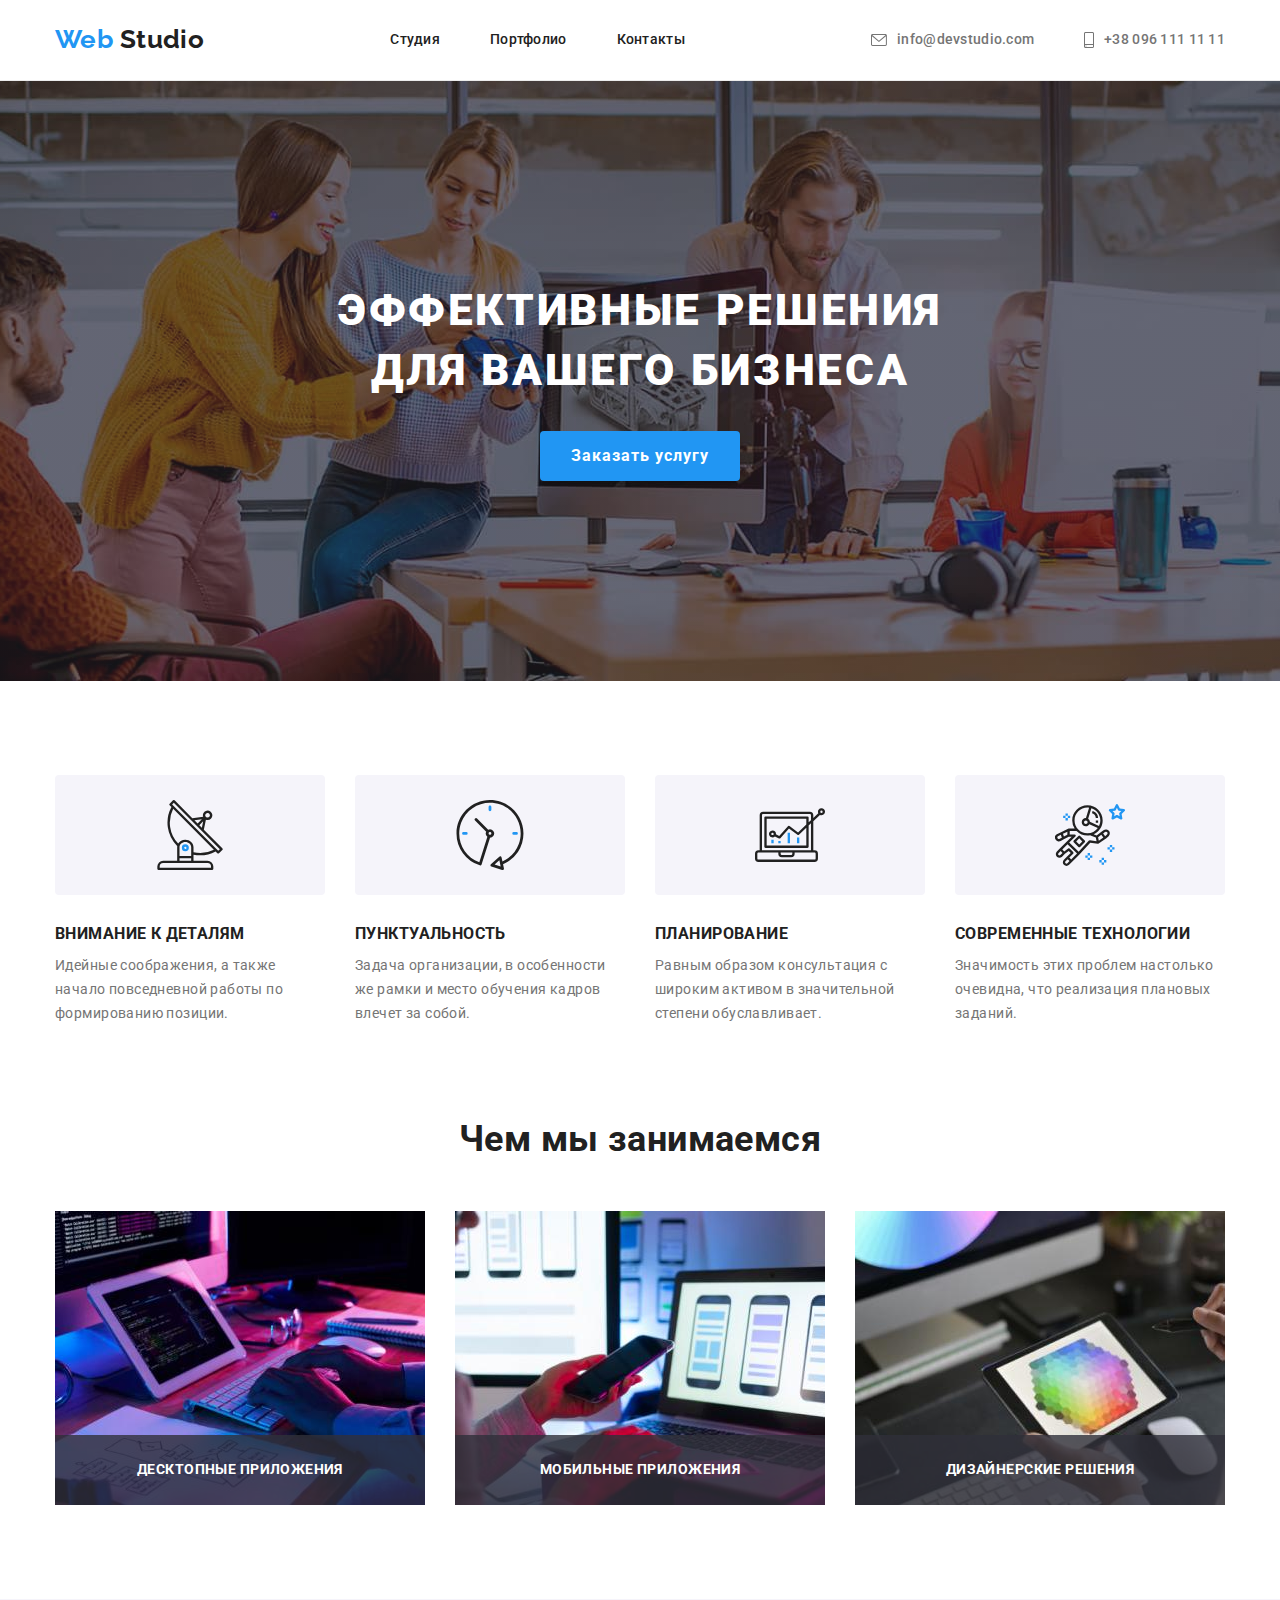
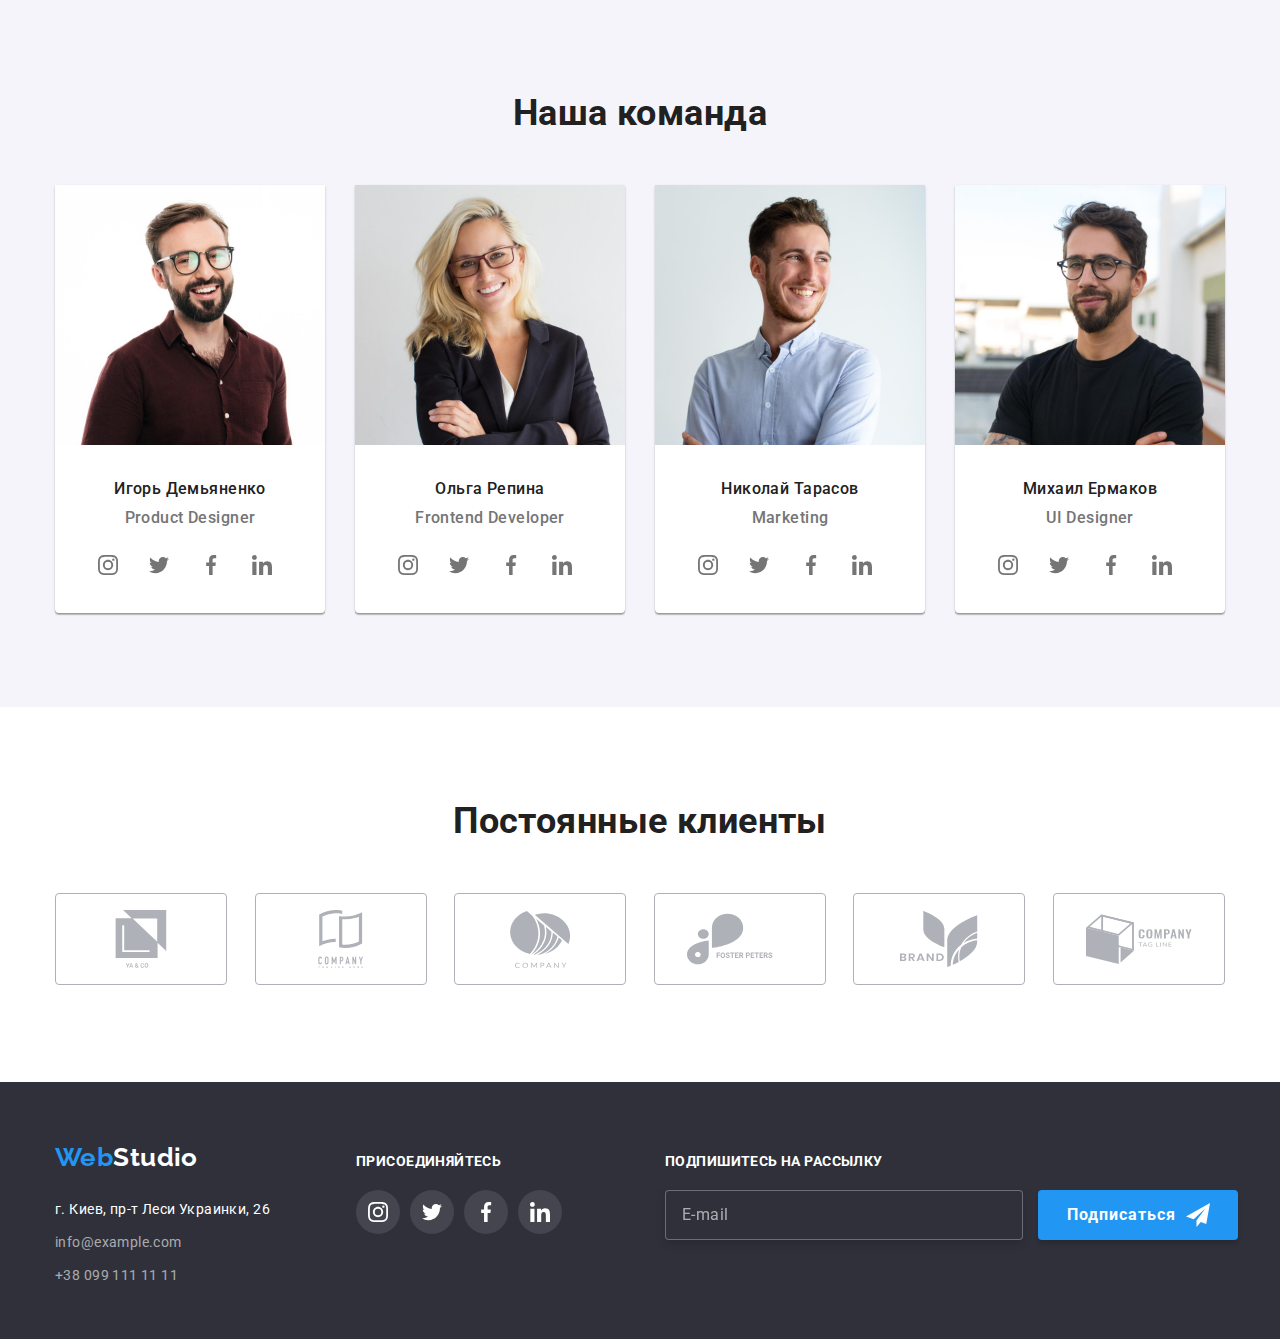
==== commit 292f9b1e: "+" ====
--- a/index.html
+++ b/index.html
@@ -157,11 +157,11 @@
                   <use href="./images/icons.svg#icon-antenna"></use>
                 </svg>
               </div>
-              <!-- <h3 class="section-recomendation__title">Внимание к деталям</h3> -->
-              <!-- <p class="section-recomendation__text">
+              <h3 class="section-recomendation__title">Внимание к деталям</h3>
+              <p class="section-recomendation__text">
                 Идейные соображения, а также начало повседневной работы по
                 формированию позиции.
-              </p> -->
+              </p>
             </li>
              <li class="section-recomendation__item">
               <div class="section-recomendation__list">
@@ -169,11 +169,11 @@
                   <use href="./images/icons.svg#icon-clock"></use>
                 </svg>
               </div>
-              <!-- <h3 class="section-recomendation__title">Пунктуальность</h3>
+              <h3 class="section-recomendation__title">Пунктуальность</h3>
               <p class="section-recomendation__text">
                 Задача организации, в особенности же рамки и место обучения
                 кадров влечет за собой.
-              </p> -->
+              </p>
             </li>
             <li class="section-recomendation__item">
               <div class="section-recomendation__list">
@@ -181,11 +181,11 @@
                   <use href="./images/icons.svg#icon-diagram"></use>
                 </svg>
               </div>
-              <!-- <h3 class="section-recomendation__title">Планирование</h3>
+              <h3 class="section-recomendation__title">Планирование</h3>
               <p class="section-recomendation__text">
                 Равным образом консультация с широким активом в значительной
                 степени обуславливает.
-              </p> -->
+              </p>
             </li>
             <li class="section-recomendation__item">
               <div class="section-recomendation__list">
@@ -193,16 +193,16 @@
                   <use href="./images/icons.svg#icon-astronaut"></use>
                 </svg>
               </div>
-              <!-- <h3 class="section-recomendation__title">Современные технологии</h3>
+              <h3 class="section-recomendation__title">Современные технологии</h3>
               <p class="section-recomendation__text">
                 Значимость этих проблем настолько очевидна, что реализация
                 плановых заданий.
-              </p> -->
+              </p>
             </li> 
           </ul>
 
           <!--секция команда компании-->
-          <!-- <div class="section-second">
+          <div class="section-second">
             <h2 class="section-second__title">Чем мы занимаемся</h2>
             <ul class="section-second__list no-margin">
               <li class="section-second__item">
@@ -230,11 +230,11 @@
                 <p class="section-second__text">Дизайнерские решения</p>
               </li>
             </ul>
-          </div> -->
+          </div>
         </div>
       </section>
 
-      <!-- <section class="section command">
+      <section class="section command">
         <div class="container">
           <h2 class="section-second__title">Наша команда</h2>
           <ul class="section-second__list no-margin">
@@ -365,7 +365,7 @@
             </li>
           </ul>
         </div>
-      </section> -->
+      </section>
       <section class="section">
         <div class="section-company">
           <h2 class="section-company__title">Постоянные клиенты</h2>
--- a/css/main.min.css
+++ b/css/main.min.css
@@ -1,2 +1,2 @@
-:root{--primary-text-color: #212121;--hero-hover: #212121;--primary-background-color: #ffffff;--text-hero-footer: #ffffff;--footer-background-color: #2f303a;--link: #2196f3;--style-footer-logo: #2196f3;--navig-footer: rgba(255, 255, 255, 0.6);--button-portfolio: #f5f4fa;--command-background: #f5f4fa;--section-comand-portfolio-navig-text: #757575;--time-animation: 250ms;--cibic-animation: cubic-bezier(0.4, 0, 0.2, 1)}.container,.section-company{margin-left:auto;margin-right:auto;width:1200px}.visually-hidden{position:absolute;white-space:nowrap;width:1px;height:1px;overflow:hidden;border:0;padding:0;clip:rect(0 0 0 0);clip-path:inset(50%);margin:-1px}h1,h2,h3,h4,h5,p{margin-top:0;margin-bottom:0}.no-padding{padding-top:0;padding-bottom:0}.no-margin{margin-top:0;margin-bottom:0}ul{list-style:none}a{text-decoration:none}body{background-color:var(--primary-background-color);color:var(--primary-text-color);font-family:"Roboto", sans-serif;font-size:14px;line-height:1.19;letter-spacing:0.03em}.page-header{border-bottom:1px solid #ececec}.page-header .container,.page-header .section-company{display:flex;align-items:center}.navigation-header{display:flex;margin-left:93px;margin-right:auto;padding:0;margin-top:0;margin-bottom:0}.navigation-header .navigation-header__item+.navigation-header__item{margin-left:50px}.navigation-header .navigation-header__link:focus::after,.navigation-header .navigation-header__link:hover::after,.navigation-header .navigation-header__link:active::after{display:block;transform:scalex(1)}.navigation-header .navigation-header__link{display:block;position:relative;margin:0;color:var(--primary-text-color);font-weight:500;line-height:1.14;letter-spacing:0.02em;padding-top:32px;padding-bottom:32px;transition-property:color;transition-duration:var(--time-animation);transition-timing-function:var(--cibic-animation)}.navigation-header .navigation-header__link::after{content:"";position:absolute;display:block;width:100%;height:5px;background-color:var(--link);bottom:0;border-radius:2px;transform:scalex(0);transition-property:transform;transition-duration:var(--time-animation);transition-timing-function:var(--cibic-animation)}.navigation-header .navigation-header__link{display:block;position:relative;margin:0;color:var(--primary-text-color);font-weight:500;line-height:1.14;letter-spacing:0.02em;padding-top:32px;padding-bottom:32px;transition-property:color;transition-duration:var(--time-animation);transition-timing-function:var(--cibic-animation)}.navigation-header__link:hover,.navigation-header__link:focus{color:var(--link)}.header-contacts{display:flex;margin-right:15px;margin-left:auto;padding-left:0;margin-top:0;margin-bottom:0}.header-contacts .header-contacts__item+.header-contacts__item{margin-left:50px}.header-contacts__link{font-weight:500;line-height:1.14;letter-spacing:0.02em;padding-top:32px;padding-bottom:32px;color:var(--section-comand-portfolio-navig-text);transition-property:color;transition-duration:var(--time-animation);transition-timing-function:var(--cibic-animation)}.header-contacts__link:hover,.header-contacts__link:focus{color:var(--link)}.header-contacts .header-contacts__link{display:flex;align-items:center}.header-contacts__mail-icon{width:16px;height:12px;fill:currentColor;margin-right:10px;transition-property:fill;transition-duration:var(--time-animation);transition-timing-function:var(--cibic-animation)}.header-contacts__mail-icon:hover,.header-contacts__mail-icon:focus{fill:var(--link)}.header-contacts__tell-icon{width:10px;height:16px;margin-right:10px;fill:currentColor}.header-contacts__tell-icon:hover,.header-contacts__tell-icon:focus{fill:var(--link)}.logo1{display:inline-block;margin-top:24px;margin-bottom:25px;margin-right:auto;margin-left:15px;color:var(--style-footer-logo);font-family:"Raleway", sans-serif;font-weight:700;font-size:26px;text-decoration:none}.logo2{color:var(--primary-text-color);font-family:"Raleway", sans-serif;font-weight:700;font-size:26px}.section-hero{text-align:center;background-color:var(--footer-background-color)}.section-hero__area{max-width:1600px;height:600px;margin-left:auto;margin-right:auto;background-image:linear-gradient(to right, rgba(47,48,58,0.4), rgba(47,48,58,0.4)),url(../images/bg.jpg);background-repeat:no-repeat;background-position:center;background-size:cover}.section-hero__text{color:var(--text-hero-footer);padding-top:200px;padding-bottom:30px;font-weight:900;font-size:44px;line-height:1.36;letter-spacing:0.06em;text-transform:uppercase}.section-hero__button{display:inline-block;font-family:inherit;text-align:center;color:var(--text-hero-footer);background-color:var(--link);width:200px;height:50px;font-weight:700;font-size:16px;line-height:1.88;align-items:center;letter-spacing:0.06em;cursor:pointer;border:none;box-shadow:0px 4px 4px rgba(0,0,0,0.15);border-radius:4px;transition-property:color;transition-duration:var(--time-animation);transition-timing-function:var(--cibic-animation)}.section-hero__button:hover{color:var(--hero-hover)}.page-modalka{position:fixed;top:0;left:0;width:100%;height:100%;background-color:rgba(0,0,0,0.2);opacity:1;transition-property:opacity;transition-duration:250ms;transition-timing-function:var(--cibic-animation);z-index:1}.page-modalka.is-hidden{opacity:0;pointer-events:none}.modalka-windows{position:absolute;left:50%;top:50%;transform:scale(0.9) translate(-50%, -50%);width:528px;height:581px;background-color:var(--primary-background-color);box-shadow:0px 1px 3px rgba(0,0,0,0.12),0px 1px 1px rgba(0,0,0,0.14),0px 2px 1px rgba(0,0,0,0.2);border-radius:4px;z-index:2}.page-modalka.is-hidden .modalka-windows{transform:scale(0.9) translate(-50%, -50%)}.modalka-windows__close{display:flex;justify-content:center;align-items:center;width:30px;height:30px;border:1px solid rgba(0,0,0,0.1);border-radius:50%;margin-top:8px;margin-right:8px;margin-left:auto;margin-bottom:auto}.modalka-windows__icon{display:flex;align-items:center;justify-content:center;fill:var(--primary-text-color)}.modalka-windows__icon:hover,.modalka-windows__icon:focus{fill:var(--link)}.modalka-info{display:block;padding:0px 40px 40px 40px}.modalka-info__text{display:block;padding-bottom:12px;font-weight:bold;font-size:20px;line-height:1.15;text-align:center}.modalka-info__form{position:relative;display:block;padding-bottom:10px;transition-property:border-color}.modalka-info__name{display:block;text-align:left;padding-bottom:4px;font-size:12px;line-height:1.16;letter-spacing:0.01em;color:var(--section-comand-portfolio-navig-text)}.modalka-info__comment{display:block;padding:12px 16px 12px 16px;width:100%;height:120px;border-radius:4px;resize:none}.modalka-info__comment::placeholder{font-family:Roboto;font-style:normal;font-weight:normal;font-size:14px;line-height:1.14;letter-spacing:0.01em;color:rgba(117,117,117,0.5)}.modalka-info__input{width:100%;height:40px;padding-left:42px;border:1px solid rgba(33,33,33,0.2);border-radius:4px;transition-property:border-color;transition-duration:var(--time-animation);transition-timing-function:var(--cibic-animation)}.modalka-info__input:focus{outline:none}.modalka-info__input:focus:not(:placeholder-shown){border:1px solid var(--link)}.modalka-info__icon{position:absolute;left:12px;top:29px;fill:var(--primary-text-color);transition-property:fill;transition-duration:var(--time-animation);transition-timing-function:var(--cibic-animation)}.modalka-info__input:focus:not(:placeholder-shown)+.modalka-info__icon{fill:var(--link)}.modalka-info__conditions{position:absolute;margin-top:20px;font-style:normal;font-weight:normal;font-size:14px;line-height:1.71;letter-spacing:0.03em;color:var(--section-comand-portfolio-navig-text);appearance:none}.modalka-info__chek{position:absolute;display:inline-flex;align-items:center;justify-content:center;left:0px;border:3px solid black;border-radius:2px;top:4.5px;width:16px;height:15px;margin-top:20px}.modalka-info__conditions:checked+.modalka-info__chek{top:4.5px;width:16px;height:15px;background-color:var(--link);border-radius:4px;border-color:var(--link)}.modalka-info__agreement{display:inline-block;padding-top:20px;font-size:14px;line-height:1.71;letter-spacing:0.03em;color:var(--section-comand-portfolio-navig-text)}.modalka-info__download:hover{border-bottom:0.5px solid var(--link)}.modalka-info__button{margin-top:20px;display:inline-block;font-family:inherit;text-align:center;color:var(--text-hero-footer);background-color:var(--link);width:200px;height:50px;font-weight:700;font-size:16px;line-height:1.88;align-items:center;letter-spacing:0.06em;cursor:pointer;border:none;box-shadow:0px 4px 4px rgba(0,0,0,0.15);border-radius:4px;transition-property:color;transition-duration:var(--time-animation);transition-timing-function:var(--cibic-animation)}.modalka-info__button:hover{color:var(--hero-hover)}textarea{transform:border-color;transition-duration:var(--text-hero-footer);transition-timing-function:var(--cibic-animation)}textarea:focus{outline:none;border-color:var(--link)}.section{padding-top:94px;padding-bottom:94px;color:var(--primary-text-color)}.section-recomendation{display:flex;justify-content:space-between;margin-left:15px;margin-right:15px;padding-left:0}.section-recomendation__item{display:flex;margin-left:93px;margin-right:auto;padding:0;margin-top:0;margin-bottom:0}.section-recomendation .section-recomendation__item{width:270px}.section-recomendation__list{display:block;width:270px;background-color:var(--command-background);padding-top:25px;padding-bottom:25px;margin-bottom:30px;border-radius:4px}.section-recomendation__icon{display:block;width:70px;height:70px;fill:var(--primary-text-color);margin-left:auto;margin-right:auto}.section-recomendation__title{padding-bottom:10px;font-weight:700;line-height:1.14;text-transform:uppercase}.section-recomendation__text{color:var(--section-comand-portfolio-navig-text);line-height:1.71}.section-second{margin-top:94px}.section-second .no-margin{display:flex}.section-second__title,.section-company__title{font-weight:700;font-size:36px;line-height:1.16;text-align:center;margin-bottom:50px;color:var(--primary-text-color)}.section-second__list{display:flex;padding:0;margin-left:15px;margin-right:15px}.section-second__item{position:relative;width:370px;height:294px}.section-second__list .section-second__item{width:270px;height:428px;background-color:var(--primary-background-color);box-shadow:0px 1px 3px rgba(0,0,0,0.12),0px 1px 1px rgba(0,0,0,0.14),0px 2px 1px rgba(0,0,0,0.2);border-radius:0px 0px 4px 4px}.section-second__list .section-second__item+.section-second__item{margin-left:30px}.section-second__text{display:flex;justify-content:center;align-items:center;position:absolute;width:100%;height:70px;background-color:rgba(47,48,58,0.8);bottom:0px;right:0;margin:0;font-weight:700;line-height:1.14;text-transform:uppercase;color:var(--primary-background-color)}.command{background-color:var(--command-background)}.section-second .no-margin .section-second__item+.section-second__item{margin-left:30px}.section-second>.no-margin{padding-left:0}.section-second__name{margin-top:30px;margin-bottom:10px;font-weight:500;font-size:16px;text-align:center;color:var(--primary-text-color)}.section-second__prof{margin-bottom:16px;font-weight:500;font-size:16px;text-align:center;color:var(--section-comand-portfolio-navig-text)}.social{display:flex;padding-left:0;margin-left:32px;margin-right:32px;margin-bottom:30px;justify-content:space-between;align-items:center}.social__area{height:44px;width:44px}.social__area:not(last-child){margin-right:10px}.social-list{display:flex;justify-content:space-between;align-items:center}.social__link{display:flex;height:100%;width:100%;border-radius:50%;justify-content:center;align-items:center;transition-property:background-color;transition-duration:var(--time-animation);transition-timing-function:var(--cibic-animation)}.social__link:hover,.social__link:focus{background-color:var(--link)}.social__icon{fill:var(--section-comand-portfolio-navig-text);transition-property:fill;transition-duration:var(--time-animation);transition-timing-function:var(--cibic-animation)}.social__link:hover .social__icon,.social__link:focus .social__icon{fill:var(--primary-background-color)}.section-company__list{display:flex;justify-content:space-between;padding-left:0;margin-left:15px;margin-right:15px}.section-company__item{display:flex;align-items:center;justify-content:space-evenly}.section-company__icon{fill:#afb1b8;width:172px;height:92px;border:1px solid #afb1b8;border-radius:4px;padding:16px 32px 16px 32px;transition-property:border-color, fill;transition-duration:var(--time-animation);transition-timing-function:var(--cibic-animation)}.section-company__icon:hover,.section-company__icon:focus{fill:var(--link);border-color:var(--link)}.page-footer{background-color:var(--footer-background-color)}.page-footer .container,.page-footer .section-company{display:flex}.section-footer{padding-bottom:60px;padding-right:70px;margin:0}.section-footer__logo{display:inline-block;margin-top:60px;margin-bottom:25px;margin-right:auto;margin-left:15px;color:var(--style-footer-logo);font-family:"Raleway", sans-serif;font-weight:700;font-size:26px;text-decoration:none}.section-footer__logo2{color:var(--text-hero-footer)}.footer-address{display:block;width:231px;height:81px;font-style:normal;margin-right:auto;margin-left:15px}.footer-address--no-padding-margin{margin:0;padding:0}.footer-address__item+.footer-address__item{padding-top:9px}.footer-address__map{line-height:1.71;color:var(--text-hero-footer);transition-property:color;transition-duration:var(--time-animation);transition-timing-function:var(--cibic-animation)}.footer-address__map:hover,.footer-address__map:focus{color:var(--link)}.footer-address__contacts{color:var(--navig-footer);line-height:1.71;transition-property:color;transition-duration:var(--time-animation);transition-timing-function:var(--cibic-animation)}.footer-address__contacts:hover,.footer-address__contacts:focus{color:var(--link)}.social-text-footer{display:inline-block;font-weight:bold;font-size:14px;margin-top:72px;line-height:1.14;text-transform:uppercase;color:var(--primary-background-color)}.footer-social{display:flex;padding-left:0;margin-left:0;margin-right:auto;margin-top:20px;margin-bottom:100px;justify-content:space-between;align-items:center}.footer-social__item{height:44px;width:44px;background-color:rgba(255,255,255,0.1);border-radius:50%}.footer-social__item:not(last-child){margin-right:10px}.footer-social__link{display:flex;height:100%;width:100%;justify-content:center;align-items:center;border-radius:50%;transition-property:background-color;transition-duration:250ms;transition-timing-function:var(--cibic-animation)}.footer-social__link:hover,.footer-social__link:focus{background-color:var(--link)}.footer-social__icon{fill:var(--primary-background-color)}.page-footer .logo1{margin-right:auto;margin-bottom:20px;font-family:Raleway;font-style:normal;font-weight:bold;font-size:26px;color:var(--style-footer-logo)}.button-portfolio{display:inline-block;color:var(--primary-text-color);background-color:var(--button-portfolio);font-weight:500;font-size:16px;line-height:1.6;text-align:center;letter-spacing:inherit;font-family:"Roboto", sans-serif;border-radius:4px;border:none;cursor:pointer;padding:6px 22px 6px 22px;transition-property:background-color, box-shadow, color;transition-duration:var(--time-animation);transition-timing-function:var(--cibic-animation)}.button-portfolio:hover,.button-portfolio:focus{background-color:var(--link);box-shadow:0px 4px 4px rgba(0,0,0,0.25);color:var(--primary-background-color);color:var(--primary-background-color)}.button-portfolio:hover{color:var(--text-hero-footer)}.text-portfolio{font-weight:700;font-size:18px;line-height:2;letter-spacing:0.06em;margin-bottom:4px;color:var(--primary-text-color)}.section-portfolio{font-size:16px;line-height:1.88;color:var(--section-comand-portfolio-navig-text)}.address{display:block;width:231px;height:81px;font-style:normal;margin-right:auto;margin-left:15px}.address .navigation-header__item+.navigation-header__item{padding-top:9px}.logo2-footer{color:var(--text-hero-footer)}.no-padding-margin-footer{margin:0;padding:0}.section-footer{padding-bottom:60px;padding-right:70px;margin:0}.footer-style .logo1{margin-right:auto;margin-bottom:20px;font-family:Raleway;font-style:normal;font-weight:bold;font-size:26px;color:var(--style-footer-logo)}.container,.section-company{margin-left:auto;margin-right:auto;width:1200px}.portfolio-picture{display:flex;flex-wrap:wrap;text-align:left;padding-left:15px;padding-right:15px}.portfolio-picture .item-flex{position:relative;width:calc((100% - 60px) / 3);margin-right:30px;margin-bottom:30px;display:block;border:1px solid #eeeeee;transition-property:box-shadow;transition-duration:var(--time-animation);transition-timing-function:var(--cibic-animation)}.card-list{display:block;position:relative;width:370px;height:294px;overflow:hidden}.card-bg{display:block;position:absolute;font-weight:400;font-size:18px;line-height:1.56;color:var(--primary-background-color);top:0;left:0;right:0;width:370px;height:294px;padding:63px 24px 63px 24px;background-color:rgba(33,150,243,0.9);transform:translateY(100%);transition-property:transform;transition-duration:var(--time-animation);transition-timing-function:var(--cibic-animation)}.portfolio-picture .item-flex:hover{box-shadow:0px 4px 4px rgba(0,0,0,0.25)}.portfolio-picture .item-flex:focus .card-bg,.portfolio-picture .item-flex:hover .card-bg{transform:translateY(0)}.item-flex-text{display:block;padding-left:24px;padding-top:20px;padding-bottom:20px;padding-right:24px;text-align:left}.portfolio-picture .item-flex:nth-child(3n){margin-right:0}.portfolio-picture .item-flex:nth-last-child(-n+3){margin-bottom:0}.portfolio-button{display:flex;justify-content:center;padding-bottom:50px}.portfolio-button .navigation-header__item+.navigation-header__item{margin-left:8px}.send-container{padding-left:93px}.send-block{display:inline-block;margin-top:20px}.send-block__area{display:inline-flex;padding-left:16px;width:358px;height:50px;border:1px solid rgba(255,255,255,0.3);filter:drop-shadow(0px 4px 4px rgba(0,0,0,0.15));color:var(--primary-background-color);border-radius:4px;background-color:var(--footer-background-color)}.send-block__area::placeholder{display:block;font-size:16px;line-height:1.25;display:flex;align-items:center;letter-spacing:0.03em;color:rgba(255,255,255,0.6)}.send-block__icon{fill:var(--primary-background-color);margin-left:10px;transition-property:fill;transition-duration:var(--time-animation);transition-timing-function:var(--cibic-animation)}.send-block__button:hover .send-block__icon{fill:var(--hero-hover)}.send-block__button{display:inline-flex;justify-content:center;align-content:center;margin-left:12px;font-family:inherit;color:var(--text-hero-footer);background-color:var(--link);width:200px;height:50px;font-weight:700;font-size:16px;line-height:1.88;align-items:center;letter-spacing:0.06em;cursor:pointer;border:none;box-shadow:0px 4px 4px rgba(0,0,0,0.15);border-radius:4px;transition-property:color;transition-duration:var(--time-animation);transition-timing-function:var(--cibic-animation)}.send-block__button:hover{color:var(--hero-hover)}
+:root{--primary-text-color: #212121;--hero-hover: #212121;--primary-background-color: #ffffff;--text-hero-footer: #ffffff;--footer-background-color: #2f303a;--link: #2196f3;--style-footer-logo: #2196f3;--navig-footer: rgba(255, 255, 255, 0.6);--button-portfolio: #f5f4fa;--command-background: #f5f4fa;--section-comand-portfolio-navig-text: #757575;--time-animation: 250ms;--cibic-animation: cubic-bezier(0.4, 0, 0.2, 1)}.visually-hidden{position:absolute;white-space:nowrap;width:1px;height:1px;overflow:hidden;border:0;padding:0;clip:rect(0 0 0 0);clip-path:inset(50%);margin:-1px}h1,h2,h3,h4,h5,p{margin-top:0;margin-bottom:0}.no-padding{padding-top:0;padding-bottom:0}.no-margin{margin-top:0;margin-bottom:0}ul{list-style:none}a{text-decoration:none}body{background-color:var(--primary-background-color);color:var(--primary-text-color);font-family:"Roboto", sans-serif;font-size:14px;line-height:1.19;letter-spacing:0.03em}.page-header{border-bottom:1px solid #ececec}.page-header .container,.page-header .section-company{display:flex;align-items:center}.navigation-header{display:flex;margin-left:93px;margin-right:auto;padding:0;margin-top:0;margin-bottom:0}.navigation-header .navigation-header__item+.navigation-header__item{margin-left:50px}.navigation-header .navigation-header__link:focus::after,.navigation-header .navigation-header__link:hover::after,.navigation-header .navigation-header__link:active::after{display:block;transform:scalex(1)}.navigation-header .navigation-header__link{display:block;position:relative;margin:0;color:var(--primary-text-color);font-weight:500;line-height:1.14;letter-spacing:0.02em;padding-top:32px;padding-bottom:32px;transition-property:color;transition-duration:var(--time-animation);transition-timing-function:var(--cibic-animation)}.navigation-header .navigation-header__link::after{content:"";position:absolute;display:block;width:100%;height:5px;background-color:var(--link);bottom:0;border-radius:2px;transform:scalex(0);transition-property:transform;transition-duration:var(--time-animation);transition-timing-function:var(--cibic-animation)}.navigation-header .navigation-header__link{display:block;position:relative;margin:0;color:var(--primary-text-color);font-weight:500;line-height:1.14;letter-spacing:0.02em;padding-top:32px;padding-bottom:32px;transition-property:color;transition-duration:var(--time-animation);transition-timing-function:var(--cibic-animation)}.navigation-header__link:hover,.navigation-header__link:focus{color:var(--link)}.header-contacts{display:flex;margin-right:15px;margin-left:auto;padding-left:0;margin-top:0;margin-bottom:0}.header-contacts .header-contacts__item+.header-contacts__item{margin-left:50px}.header-contacts__link{font-weight:500;line-height:1.14;letter-spacing:0.02em;padding-top:32px;padding-bottom:32px;color:var(--section-comand-portfolio-navig-text);transition-property:color;transition-duration:var(--time-animation);transition-timing-function:var(--cibic-animation)}.header-contacts__link:hover,.header-contacts__link:focus{color:var(--link)}.header-contacts .header-contacts__link{display:flex;align-items:center}.header-contacts__mail-icon{width:16px;height:12px;fill:currentColor;margin-right:10px;transition-property:fill;transition-duration:var(--time-animation);transition-timing-function:var(--cibic-animation)}.header-contacts__mail-icon:hover,.header-contacts__mail-icon:focus{fill:var(--link)}.header-contacts__tell-icon{width:10px;height:16px;margin-right:10px;fill:currentColor}.header-contacts__tell-icon:hover,.header-contacts__tell-icon:focus{fill:var(--link)}.logo1{display:inline-block;margin-top:24px;margin-bottom:25px;margin-right:auto;margin-left:15px;color:var(--style-footer-logo);font-family:"Raleway", sans-serif;font-weight:700;font-size:26px;text-decoration:none}.logo2{color:var(--primary-text-color);font-family:"Raleway", sans-serif;font-weight:700;font-size:26px}.social{display:flex;padding-left:0;margin-left:32px;margin-right:32px;margin-bottom:30px;justify-content:space-between;align-items:center}.social__area{height:44px;width:44px}.social__area:not(last-child){margin-right:10px}.social-list{display:flex;justify-content:space-between;align-items:center}.social__link{display:flex;height:100%;width:100%;border-radius:50%;justify-content:center;align-items:center;transition-property:background-color;transition-duration:var(--time-animation);transition-timing-function:var(--cibic-animation)}.social__link:hover,.social__link:focus{background-color:var(--link)}.social__icon{fill:var(--section-comand-portfolio-navig-text);transition-property:fill;transition-duration:var(--time-animation);transition-timing-function:var(--cibic-animation)}.social__link:hover .social__icon,.social__link:focus .social__icon{fill:var(--primary-background-color)}.page-footer{background-color:var(--footer-background-color)}.page-footer .container,.page-footer .section-company{display:flex}.section-footer{padding-bottom:60px;padding-right:70px;margin:0}.section-footer__logo{display:inline-block;margin-top:60px;margin-bottom:25px;margin-right:auto;margin-left:15px;color:var(--style-footer-logo);font-family:"Raleway", sans-serif;font-weight:700;font-size:26px;text-decoration:none}.section-footer__logo2{color:var(--text-hero-footer)}.footer-address{display:block;width:231px;height:81px;font-style:normal;margin-right:auto;margin-left:15px}.footer-address--no-padding-margin{margin:0;padding:0}.footer-address__item+.footer-address__item{padding-top:9px}.footer-address__map{line-height:1.71;color:var(--text-hero-footer);transition-property:color;transition-duration:var(--time-animation);transition-timing-function:var(--cibic-animation)}.footer-address__map:hover,.footer-address__map:focus{color:var(--link)}.footer-address__contacts{color:var(--navig-footer);line-height:1.71;transition-property:color;transition-duration:var(--time-animation);transition-timing-function:var(--cibic-animation)}.footer-address__contacts:hover,.footer-address__contacts:focus{color:var(--link)}.social-text-footer,.send__title{display:inline-block;font-weight:bold;font-size:14px;margin-top:72px;line-height:1.14;text-transform:uppercase;color:var(--primary-background-color)}.footer-social{display:flex;padding-left:0;margin-left:0;margin-right:auto;margin-top:20px;margin-bottom:100px;justify-content:space-between;align-items:center}.footer-social__item{height:44px;width:44px;background-color:rgba(255,255,255,0.1);border-radius:50%}.footer-social__item:not(last-child){margin-right:10px}.footer-social__link{display:flex;height:100%;width:100%;justify-content:center;align-items:center;border-radius:50%;transition-property:background-color;transition-duration:250ms;transition-timing-function:var(--cibic-animation)}.footer-social__link:hover,.footer-social__link:focus{background-color:var(--link)}.footer-social__icon{fill:var(--primary-background-color)}.no-padding-margin-footer{padding:0;margin:0}.send{padding-left:93px}.send__form{display:inline-block;margin-top:20px}.send__area{display:inline-flex;padding-left:16px;width:358px;height:50px;border:1px solid rgba(255,255,255,0.3);filter:drop-shadow(0px 4px 4px rgba(0,0,0,0.15));color:var(--primary-background-color);border-radius:4px;background-color:var(--footer-background-color)}.send__area::placeholder{display:block;font-size:16px;line-height:1.25;display:flex;align-items:center;letter-spacing:0.03em;color:rgba(255,255,255,0.6)}.send__icon{fill:var(--primary-background-color);margin-left:10px;transition-property:fill;transition-duration:var(--time-animation);transition-timing-function:var(--cibic-animation)}.send__button:hover .send__icon{fill:var(--hero-hover)}.send__button{display:inline-flex;justify-content:center;align-content:center;margin-left:12px;font-family:inherit;color:var(--text-hero-footer);background-color:var(--link);width:200px;height:50px;font-weight:700;font-size:16px;line-height:1.88;align-items:center;letter-spacing:0.06em;cursor:pointer;border:none;box-shadow:0px 4px 4px rgba(0,0,0,0.15);border-radius:4px;transition-property:color;transition-duration:var(--time-animation);transition-timing-function:var(--cibic-animation)}.send__button:hover{color:var(--hero-hover)}.container,.section-company{margin-left:auto;margin-right:auto;width:1200px}.section-hero{text-align:center;background-color:var(--footer-background-color)}.section-hero__area{max-width:1600px;height:600px;margin-left:auto;margin-right:auto;background-image:linear-gradient(to right, rgba(47,48,58,0.4), rgba(47,48,58,0.4)),url(../images/bg.jpg);background-repeat:no-repeat;background-position:center;background-size:cover}.section-hero__text{color:var(--text-hero-footer);padding-top:200px;padding-bottom:30px;font-weight:900;font-size:44px;line-height:1.36;letter-spacing:0.06em;text-transform:uppercase}.section-hero__button{display:inline-block;font-family:inherit;text-align:center;color:var(--text-hero-footer);background-color:var(--link);width:200px;height:50px;font-weight:700;font-size:16px;line-height:1.88;align-items:center;letter-spacing:0.06em;cursor:pointer;border:none;box-shadow:0px 4px 4px rgba(0,0,0,0.15);border-radius:4px;transition-property:color;transition-duration:var(--time-animation);transition-timing-function:var(--cibic-animation)}.section-hero__button:hover{color:var(--hero-hover)}.page-modalka{position:fixed;top:0;left:0;width:100%;height:100%;background-color:rgba(0,0,0,0.2);opacity:1;transition-property:opacity;transition-duration:250ms;transition-timing-function:var(--cibic-animation);z-index:1}.page-modalka.is-hidden{opacity:0;pointer-events:none}.modalka-windows{position:absolute;left:50%;top:50%;transform:scale(0.9) translate(-50%, -50%);width:528px;height:581px;background-color:var(--primary-background-color);box-shadow:0px 1px 3px rgba(0,0,0,0.12),0px 1px 1px rgba(0,0,0,0.14),0px 2px 1px rgba(0,0,0,0.2);border-radius:4px;z-index:2}.page-modalka.is-hidden .modalka-windows{transform:scale(0.9) translate(-50%, -50%)}.modalka-windows__close{display:flex;justify-content:center;align-items:center;width:30px;height:30px;border:1px solid rgba(0,0,0,0.1);border-radius:50%;margin-top:8px;margin-right:8px;margin-left:auto;margin-bottom:auto}.modalka-windows__icon{display:flex;align-items:center;justify-content:center;fill:var(--primary-text-color)}.modalka-windows__icon:hover,.modalka-windows__icon:focus{fill:var(--link)}.modalka-info{display:block;padding:0px 40px 40px 40px}.modalka-info__text{display:block;padding-bottom:12px;font-weight:bold;font-size:20px;line-height:1.15;text-align:center}.modalka-info__form{position:relative;display:block;padding-bottom:10px;transition-property:border-color}.modalka-info__name{display:block;text-align:left;padding-bottom:4px;font-size:12px;line-height:1.16;letter-spacing:0.01em;color:var(--section-comand-portfolio-navig-text)}.modalka-info__comment{display:block;padding:12px 16px 12px 16px;width:100%;height:120px;border-radius:4px;resize:none}.modalka-info__comment::placeholder{font-family:Roboto;font-style:normal;font-weight:normal;font-size:14px;line-height:1.14;letter-spacing:0.01em;color:rgba(117,117,117,0.5)}.modalka-info__input{width:100%;height:40px;padding-left:42px;border:1px solid rgba(33,33,33,0.2);border-radius:4px;transition-property:border-color;transition-duration:var(--time-animation);transition-timing-function:var(--cibic-animation)}.modalka-info__input:focus{outline:none}.modalka-info__input:focus:not(:placeholder-shown){border:1px solid var(--link)}.modalka-info__icon{position:absolute;left:12px;top:29px;fill:var(--primary-text-color);transition-property:fill;transition-duration:var(--time-animation);transition-timing-function:var(--cibic-animation)}.modalka-info__input:focus:not(:placeholder-shown)+.modalka-info__icon{fill:var(--link)}.modalka-info__conditions{position:absolute;margin-top:20px;font-style:normal;font-weight:normal;font-size:14px;line-height:1.71;letter-spacing:0.03em;color:var(--section-comand-portfolio-navig-text);appearance:none}.modalka-info__chek{position:absolute;display:inline-flex;align-items:center;justify-content:center;left:0px;border:3px solid black;border-radius:2px;top:4.5px;width:16px;height:15px;margin-top:20px}.modalka-info__conditions:checked+.modalka-info__chek{top:4.5px;width:16px;height:15px;background-color:var(--link);border-radius:4px;border-color:var(--link)}.modalka-info__agreement{display:inline-block;padding-top:20px;font-size:14px;line-height:1.71;letter-spacing:0.03em;color:var(--section-comand-portfolio-navig-text)}.modalka-info__download:hover{border-bottom:0.5px solid var(--link)}.modalka-info__button{margin-top:20px;display:inline-block;font-family:inherit;text-align:center;color:var(--text-hero-footer);background-color:var(--link);width:200px;height:50px;font-weight:700;font-size:16px;line-height:1.88;align-items:center;letter-spacing:0.06em;cursor:pointer;border:none;box-shadow:0px 4px 4px rgba(0,0,0,0.15);border-radius:4px;transition-property:color;transition-duration:var(--time-animation);transition-timing-function:var(--cibic-animation)}.modalka-info__button:hover{color:var(--hero-hover)}textarea{transform:border-color;transition-duration:var(--text-hero-footer);transition-timing-function:var(--cibic-animation)}textarea:focus{outline:none;border-color:var(--link)}.section{padding-top:94px;padding-bottom:94px;color:var(--primary-text-color)}.section-recomendation{display:flex;justify-content:space-between;margin-left:15px;margin-right:15px;padding-left:0}.section-recomendation__item{width:270px}.section-recomendation__list{display:block;width:270px;background-color:var(--command-background);padding-top:25px;padding-bottom:25px;margin-bottom:30px;border-radius:4px}.section-recomendation__icon{display:block;width:70px;height:70px;fill:var(--primary-text-color);margin-left:auto;margin-right:auto}.section-recomendation__title{padding-bottom:10px;font-weight:700;line-height:1.14;text-transform:uppercase}.section-recomendation__text{color:var(--section-comand-portfolio-navig-text);line-height:1.71}.command{background-color:var(--command-background)}.section-second{margin-top:94px}.section-second .no-margin{display:flex}.section-second>.no-margin{padding-left:0}.section-second__title,.section-company__title{font-weight:700;font-size:36px;line-height:1.16;text-align:center;margin-bottom:50px;color:var(--primary-text-color)}.section-second__list{display:flex;padding:0;margin-left:15px;margin-right:15px}.section-second__item{position:relative;width:370px;height:294px}.section-second__list .section-second__item+.section-second__item{margin-left:30px}.section-second__card{width:270px;height:428px;background-color:var(--primary-background-color);box-shadow:0px 1px 3px rgba(0,0,0,0.12),0px 1px 1px rgba(0,0,0,0.14),0px 2px 1px rgba(0,0,0,0.2);border-radius:0px 0px 4px 4px}.section-second__card+.section-second__card{margin-left:30px}.section-second__text{display:flex;justify-content:center;align-items:center;position:absolute;width:100%;height:70px;background-color:rgba(47,48,58,0.8);bottom:0px;right:0;margin:0;font-weight:700;line-height:1.14;text-transform:uppercase;color:var(--primary-background-color)}.section-second__name{margin-top:30px;margin-bottom:10px;font-weight:500;font-size:16px;text-align:center;color:var(--primary-text-color)}.section-second__prof{margin-bottom:16px;font-weight:500;font-size:16px;text-align:center;color:var(--section-comand-portfolio-navig-text)}.section-company__list{display:flex;justify-content:space-between;padding-left:0;margin-left:15px;margin-right:15px}.section-company__item{display:flex;align-items:center;justify-content:space-evenly}.section-company__icon{fill:#afb1b8;width:172px;height:92px;border:1px solid #afb1b8;border-radius:4px;padding:16px 32px 16px 32px;transition-property:border-color, fill;transition-duration:var(--time-animation);transition-timing-function:var(--cibic-animation)}.section-company__icon:hover,.section-company__icon:focus{fill:var(--link);border-color:var(--link)}.portfolio-button{display:flex;justify-content:center;padding-bottom:50px}.portfolio-button__style{display:inline-block;color:var(--primary-text-color);background-color:var(--button-portfolio);font-weight:500;font-size:16px;line-height:1.6;text-align:center;letter-spacing:inherit;font-family:"Roboto", sans-serif;border-radius:4px;border:none;cursor:pointer;padding:6px 22px 6px 22px;transition-property:background-color, box-shadow, color;transition-duration:var(--time-animation);transition-timing-function:var(--cibic-animation)}.portfolio-button__style:hover,.portfolio-button__style:focus{background-color:var(--link);box-shadow:0px 4px 4px rgba(0,0,0,0.25);color:var(--primary-background-color);color:var(--primary-background-color)}.portfolio-button__item+.portfolio-button__item{margin-left:8px}.portfolio-list{display:flex;flex-wrap:wrap;text-align:left;padding-left:15px;padding-right:15px}.portfolio-list__titles{display:block;padding-left:24px;padding-top:20px;padding-bottom:20px;padding-right:24px;text-align:left}.portfolio-list__title1{font-weight:700;font-size:18px;line-height:2;letter-spacing:0.06em;margin-bottom:4px;color:var(--primary-text-color)}.portfolio-list__title2{font-size:16px;line-height:1.88;color:var(--section-comand-portfolio-navig-text)}.portfolio-list__card{display:block;position:relative;width:370px;height:294px;overflow:hidden}.portfolio-list__text{display:block;position:absolute;font-weight:400;font-size:18px;line-height:1.56;color:var(--primary-background-color);top:0;left:0;right:0;width:370px;height:294px;padding:63px 24px 63px 24px;background-color:rgba(33,150,243,0.9);transform:translateY(100%);transition-property:transform;transition-duration:var(--time-animation);transition-timing-function:var(--cibic-animation)}.portfolio-list .portfolio-list__item{position:relative;width:calc((100% - 60px) / 3);margin-right:30px;margin-bottom:30px;display:block;border:1px solid #eeeeee;transition-property:box-shadow;transition-duration:var(--time-animation);transition-timing-function:var(--cibic-animation)}.portfolio-list .portfolio-list__item:hover{box-shadow:0px 4px 4px rgba(0,0,0,0.25)}.portfolio-list .portfolio-list__item:focus .portfolio-list__text,.portfolio-list .portfolio-list__item:hover .portfolio-list__text{transform:translateY(0)}.portfolio-list .portfolio-list__item:nth-child(3n){margin-right:0}.portfolio-list .portfolio-list__item:nth-last-child(-n+3){margin-bottom:0}
 /*# sourceMappingURL=main.min.css.map */